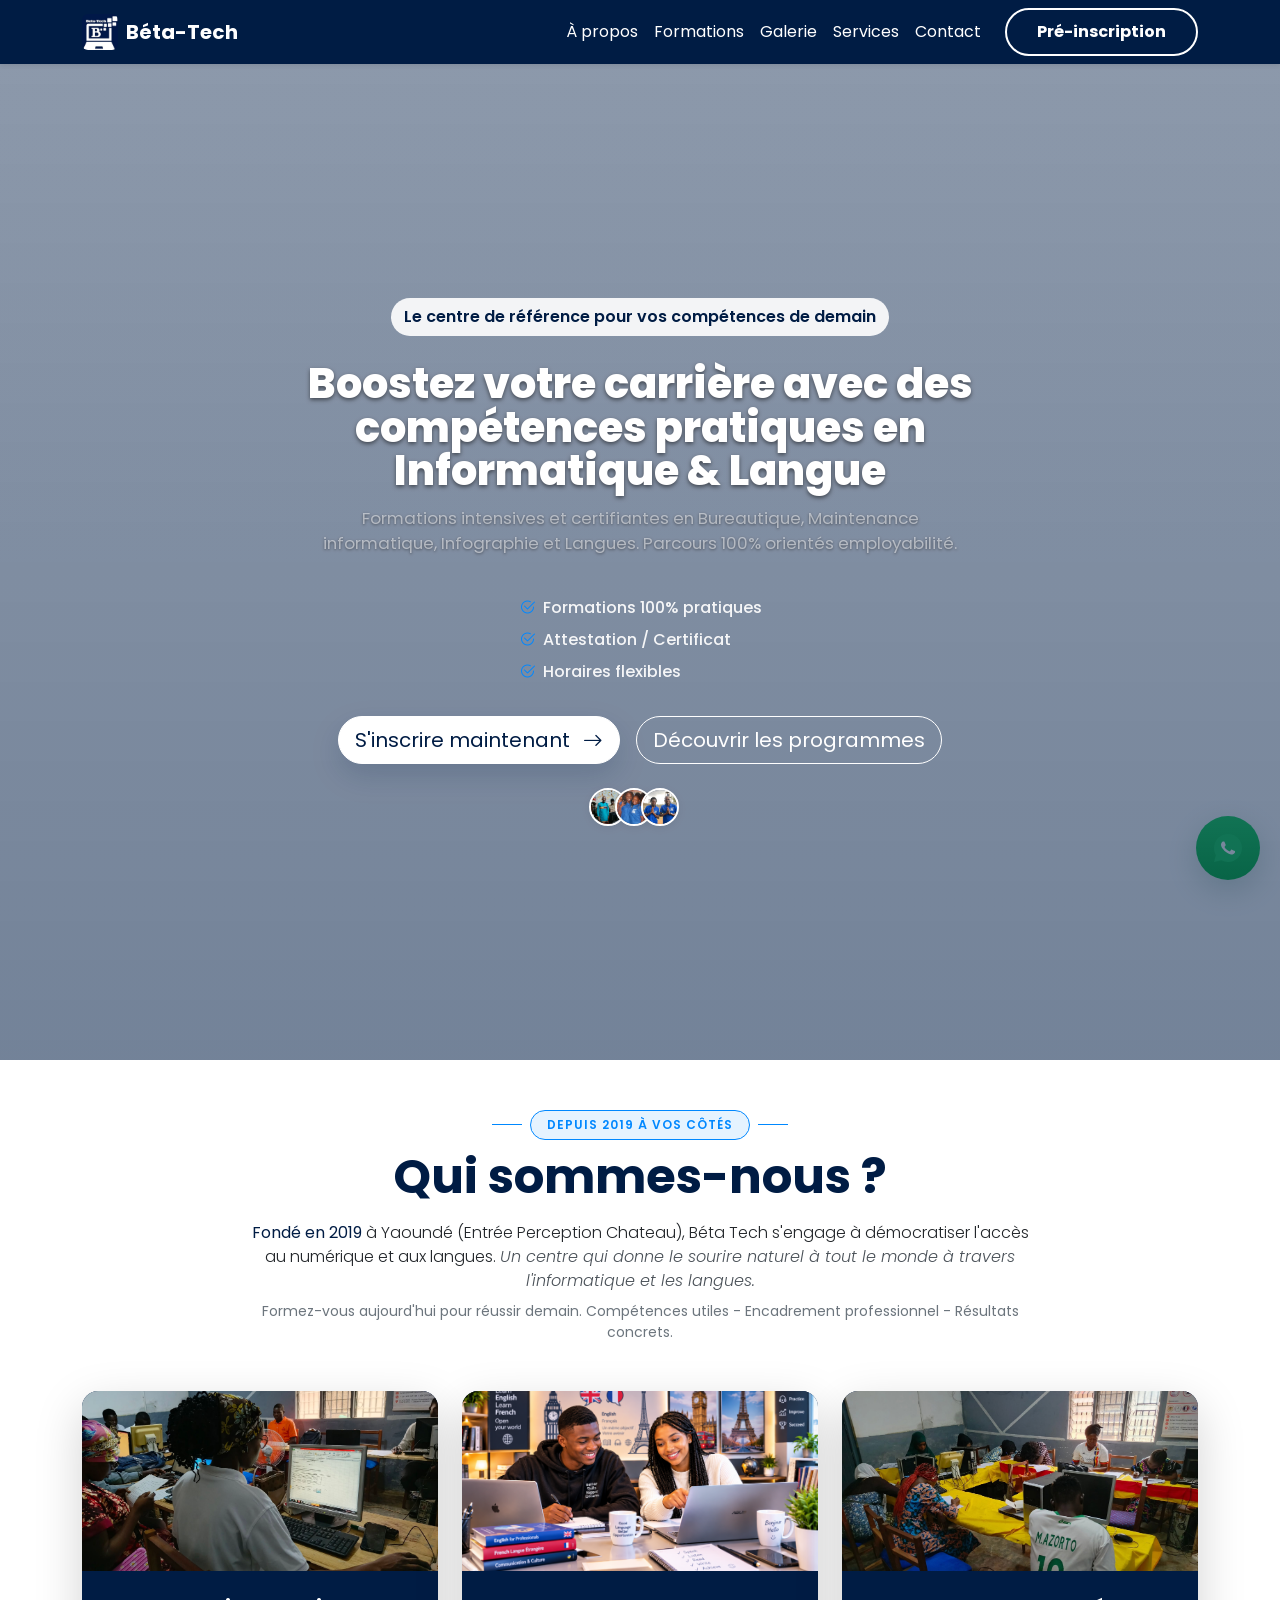
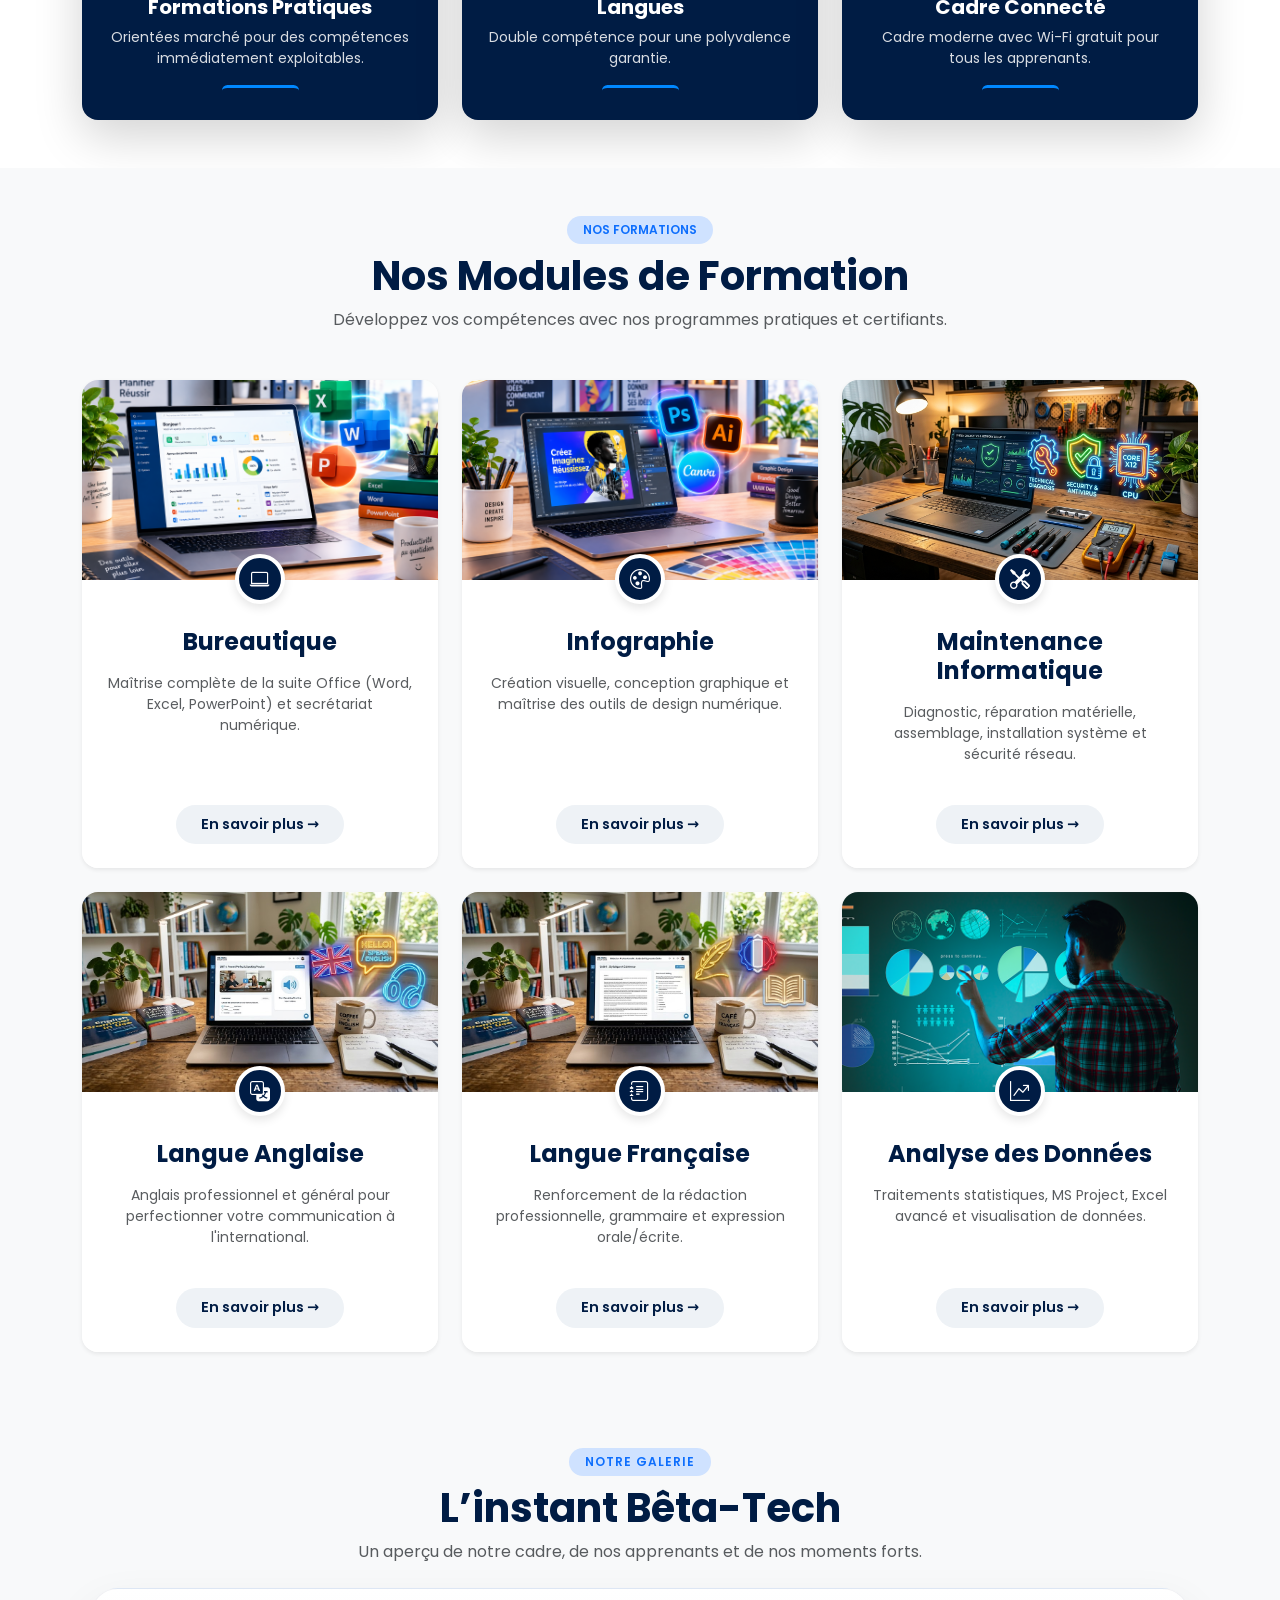
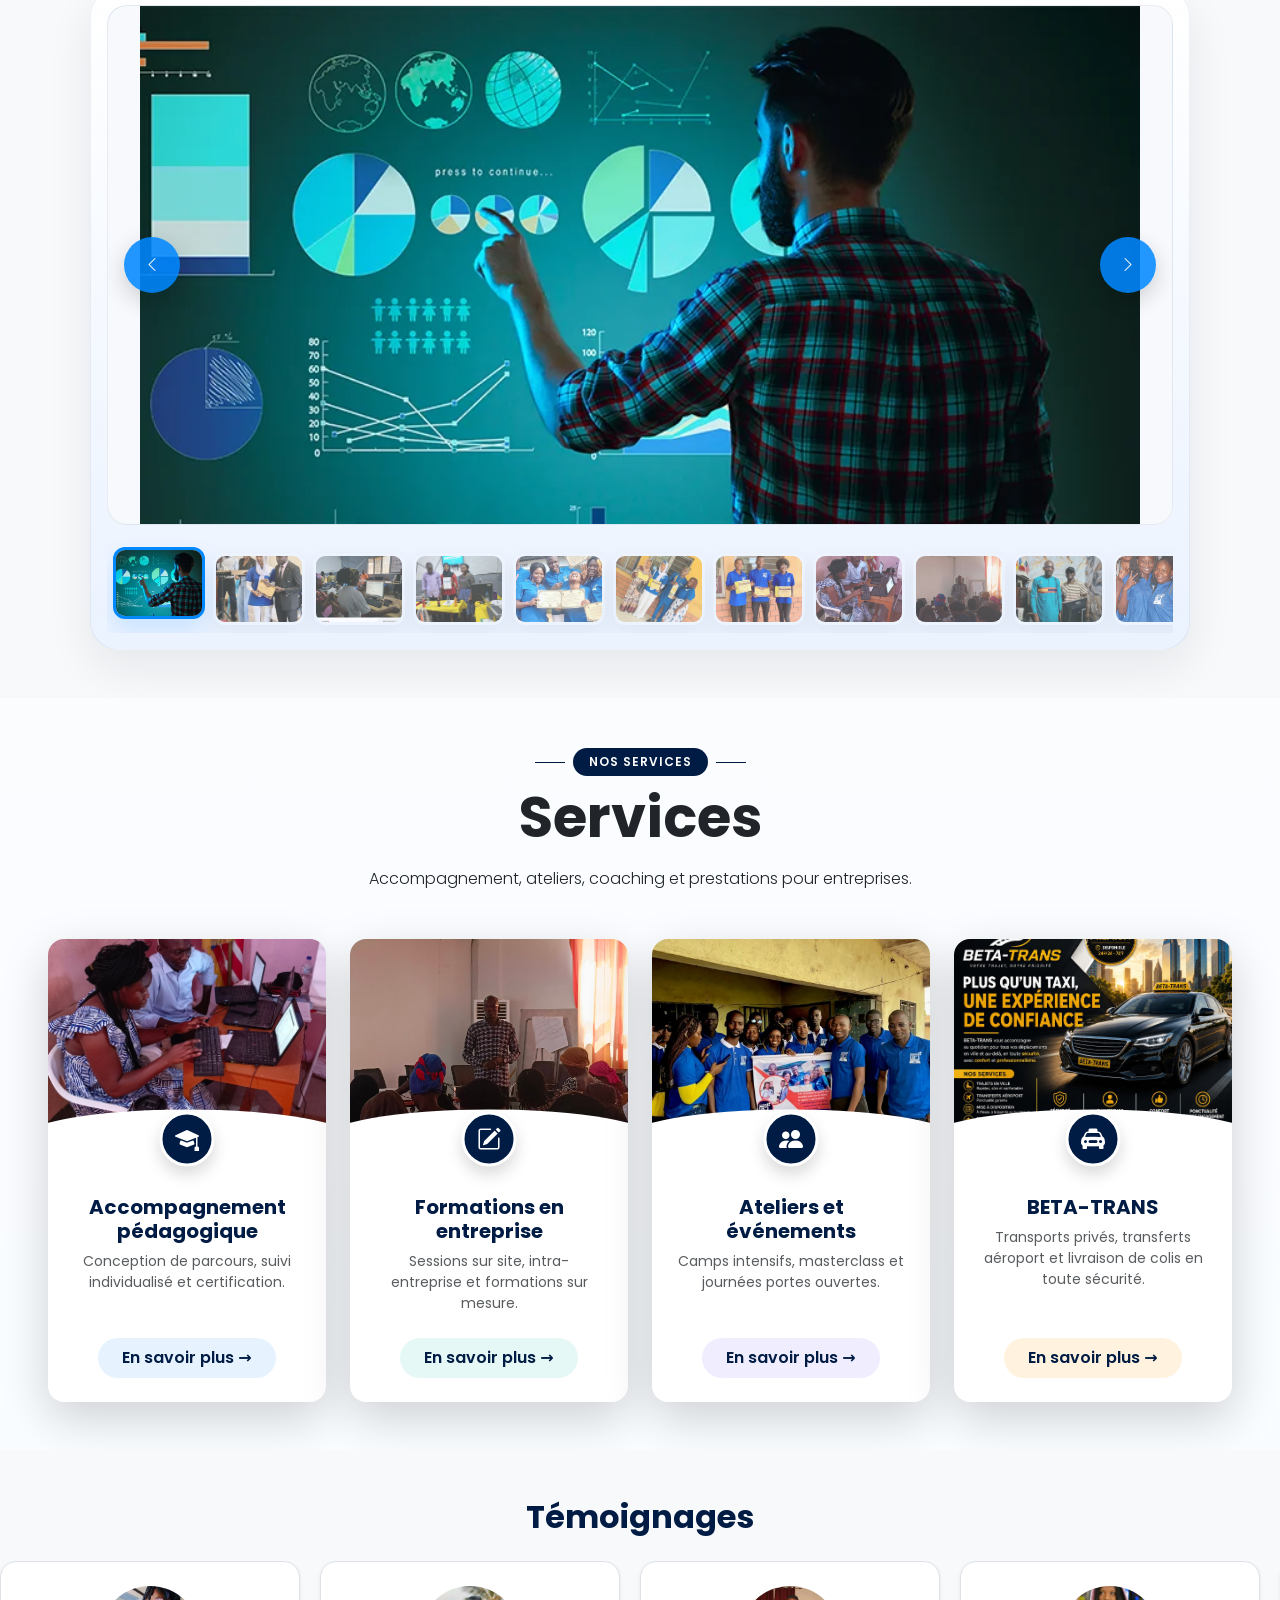
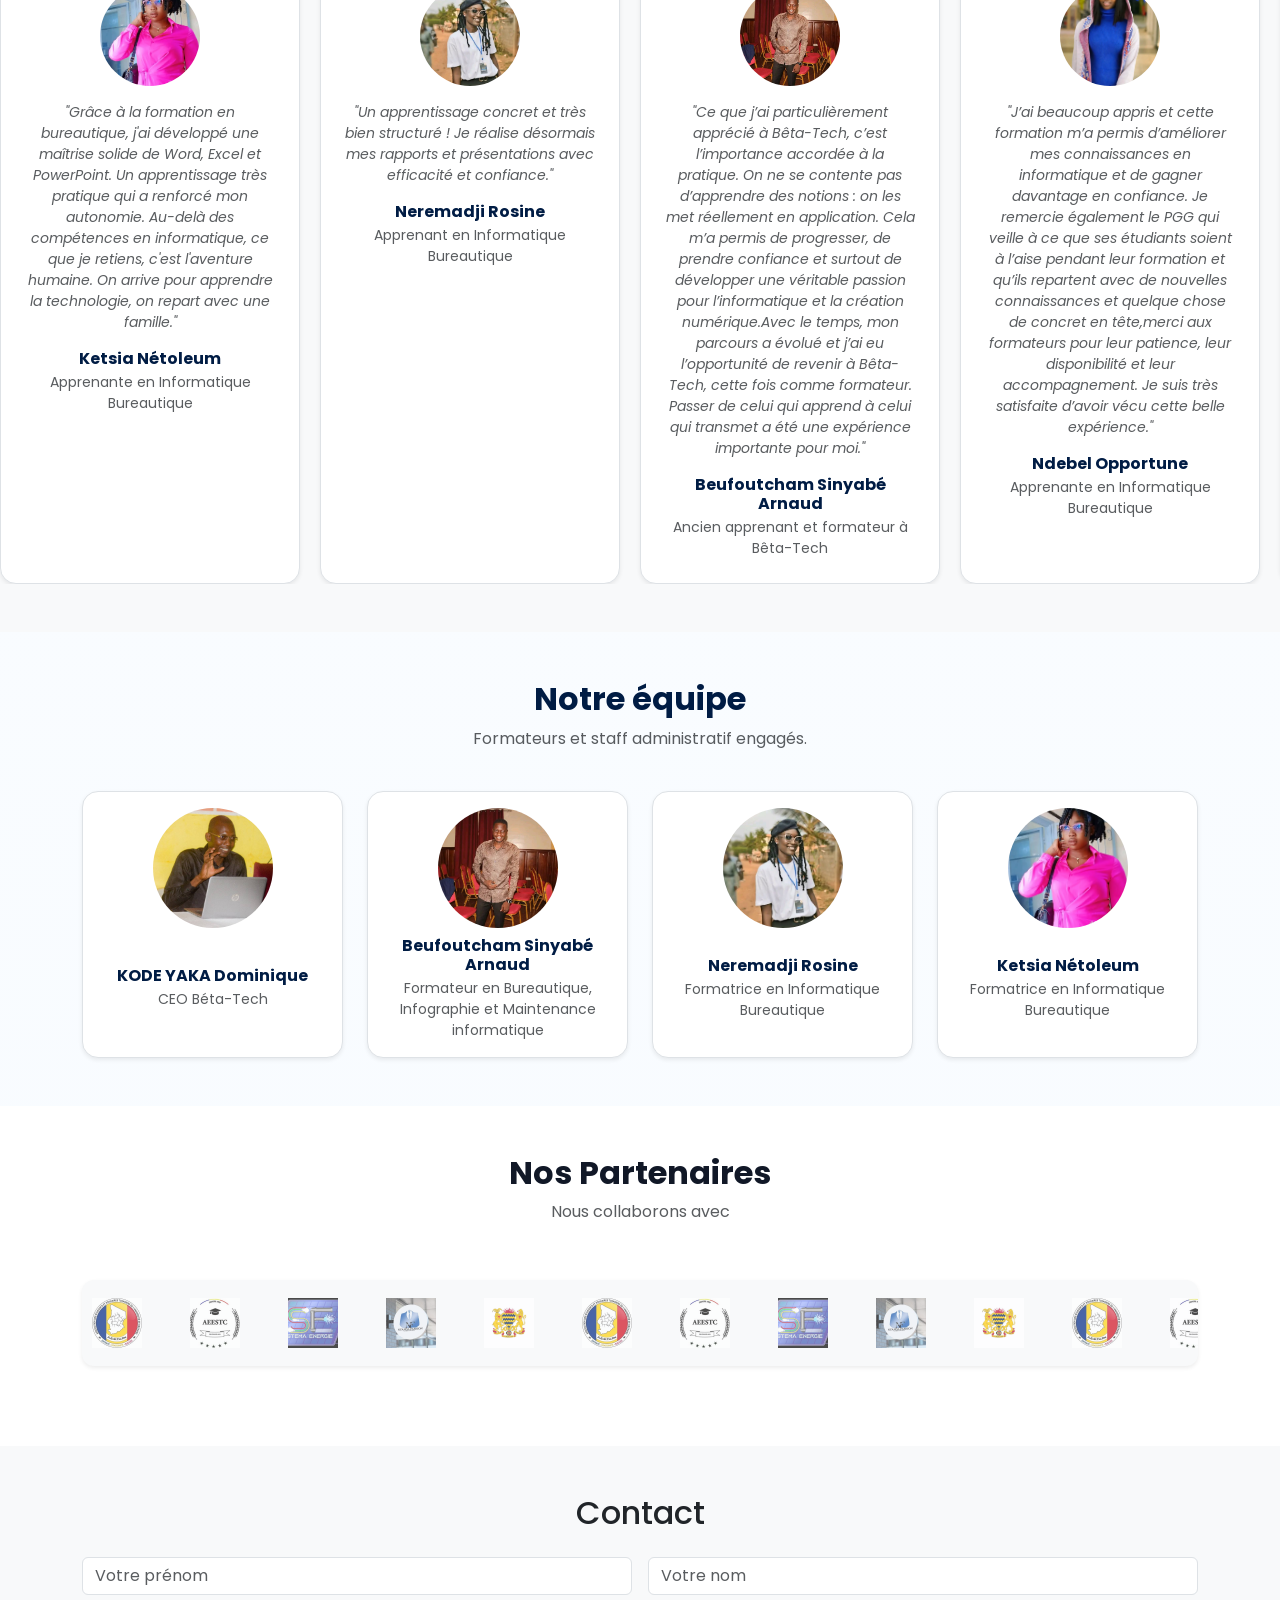
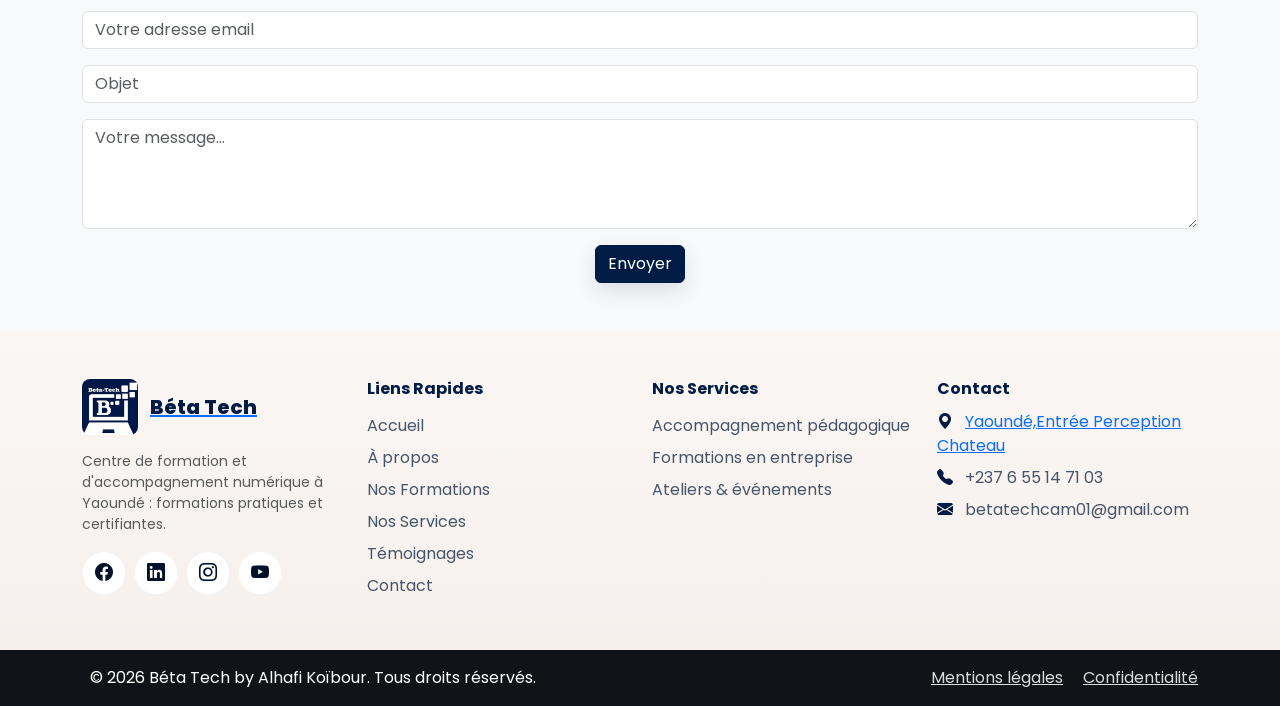
==== index.html @ d536f947 "mise à jour du formulaire de contact" ====
<!doctype html>
<html lang="fr">
  <head>
    <meta charset="utf-8">
    <meta name="viewport" content="width=device-width, initial-scale=1">
    <title>Béta Tech</title>
    <link href="https://cdn.jsdelivr.net/npm/bootstrap@5.3.2/dist/css/bootstrap.min.css" rel="stylesheet">
    <link href="https://cdn.jsdelivr.net/npm/bootstrap-icons@1.10.5/font/bootstrap-icons.css" rel="stylesheet">
    <link href="https://fonts.googleapis.com/css2?family=Poppins:wght@300;500;700;800&display=swap" rel="stylesheet">
    <link rel="stylesheet" href="https://cdnjs.cloudflare.com/ajax/libs/font-awesome/6.5.1/css/all.min.css">
    <link rel="stylesheet" href="css/styles.css">
    <link rel="stylesheet" href="css/gallery.css">
    <!-- Swiper removed: formations use static Bootstrap grid -->
  </head>
  <body>

<nav class="navbar navbar-expand-lg navbar-dark sticky-top shadow-sm" id="mainNav" style="background-color: #001C44;">
  <div class="container">
    <a class="navbar-brand d-flex align-items-center" href="#">
      <img src="assets/optimized/logo.jpg" alt="Béta Tech" class="logo me-2">
      <span class="brand-text text-white">Béta-Tech</span>
    </a>
    <button class="navbar-toggler border-white" type="button" data-bs-toggle="collapse" data-bs-target="#navMenu">
      <span class="navbar-toggler-icon"></span>
    </button>
    <div class="collapse navbar-collapse" id="navMenu">
      <ul class="navbar-nav ms-auto align-items-center">
        <li class="nav-item"><a class="nav-link text-white" href="#about">À propos</a></li>
        <li class="nav-item"><a class="nav-link text-white" href="#formations">Formations</a></li>
        <li class="nav-item"><a class="nav-link text-white" href="#gallery">Galerie</a></li>
        <li class="nav-item"><a class="nav-link text-white" href="#services">Services</a></li>
        <li class="nav-item"><a class="nav-link text-white" href="#contact">Contact</a></li>
        <li class="nav-item ms-3"><a class="btn btn-preinscription option-a rounded-pill nav-cta" href="https://forms.gle/3fjyqTKzn7eSgpR27">Pré-inscription</a></li>
      </ul>
    </div>
  </div>
</nav>

<header class="hero-section py-5">
  <div class="container">
  <div class="row align-items-center justify-content-center min-vh-100">
    <div class="col-12 col-lg-8 text-center mx-auto">
      
      <!-- Badge -->
      <div class="hero-badge mb-3">
        <span>Le centre de référence pour vos compétences de demain</span>
      </div>
      
      <!-- Titre et Paragraphe -->
      <h1 class="hero-title text-white">Boostez votre carrière avec des compétences pratiques en Informatique &amp; Langue</h1>
      <p class="hero-lead text-white-50 mx-auto" style="max-width: 650px;">
        Formations intensives et certifiantes en Bureautique, Maintenance informatique, Infographie et Langues. Parcours 100% orientés employabilité.
      </p>

      <!-- Liste à puces centrée -->
      <ul class="list-unstyled hero-features d-inline-block text-start my-4">
        <li class="mb-2"><i class="bi bi-check2-circle text-accent me-2"></i>Formations 100% pratiques</li>
        <li class="mb-2"><i class="bi bi-check2-circle text-accent me-2"></i>Attestation / Certificat</li>
        <li class="mb-2"><i class="bi bi-check2-circle text-accent me-2"></i>Horaires flexibles</li>
      </ul>

      <!-- Boutons d'action centrés -->
      <div class="d-flex flex-wrap justify-content-center gap-3 mb-4">
        <a class="btn btn-lg rounded-pill hero-cta" href="https://docs.google.com/forms/d/e/1FAIpQLSdDOgPcwzcTWZU3-L2Gm-mkGVATqGwdwg8mcOBQMNSrLbioNg/viewform">S'inscrire maintenant <i class="bi bi-arrow-right ms-2"></i></a>
        <a class="btn btn-outline-primary btn-lg rounded-pill text-white border-white" href="#formations">Découvrir les programmes</a>
      </div>

      <!-- Bloc de confiance / Avatars centré -->
      <div class="hero-trust d-flex flex-column flex-sm-row align-items-center justify-content-center gap-3 mt-3">
        <div class="avatars">
          <img src="assets/optimized/Image17.webp" alt="avatar1" class="avatar">
          <img src="assets/optimized/Image18.webp" alt="avatar2" class="avatar">
          <img src="assets/optimized/image19.webp" alt="avatar3" class="avatar">
        </div>
      </div>

    </div>
  </div>
</div>
</header>

<main>
<section id="about" class="about-section py-5 bg-white text-dark position-relative overflow-hidden " >
  <div class="container position-relative" style="z-index: 2;">
    
    <!-- En-tête centré -->
    <div class="text-center mx-auto mb-5" style="max-width: 800px;">
      <div class="d-inline-flex align-items-center gap-2 mb-2">
        <span style="height: 1px; width: 30px; background-color: #0088FF;"></span>
        <span class="badge rounded-pill fw-semibold px-3 py-2 text-uppercase" style="background-color: rgba(0, 136, 255, 0.1); color: #0088FF; border: 1px solid #0088FF; letter-spacing: 1px; font-size: 0.75rem;">
          Depuis 2019 à vos côtés
        </span>
        <span style="height: 1px; width: 30px; background-color: #0088FF;"></span>
      </div>
      
      <!-- Titre en bleu -->
      <h2 class="display-5 fw-bold mb-3" style="color: #001C44;">Qui sommes-nous ?</h2>
      
      <!-- Textes en noir / sombre -->
      <p class="lead fs-6 mb-2" style="color: #212529;">
        <strong style="color: #001C44;">Fondé en 2019</strong> à Yaoundé (Entrée Perception Chateau), Béta Tech s'engage à démocratiser l'accès au numérique et aux langues. 
        <em class="fst-italic" style="color: #495057;">Un centre qui donne le sourire naturel à tout le monde à travers l'informatique et les langues.</em>
      </p>
      
      <p class="small mb-0" style="color: #6c757d;">
        Formez-vous aujourd'hui pour réussir demain. Compétences utiles - Encadrement professionnel - Résultats concrets.
      </p>
    </div>

    <!-- Grille des 3 cartes avec fond bleu et texte blanc -->
    <div class="row g-4 justify-content-center">
      
      <!-- Carte 1: Formations Pratiques -->
      <div class="col-12 col-md-4">
        <div class="card h-100 border-0 rounded-4 overflow-hidden shadow-lg text-white" style="background-color: #001C44;">
          <div class="position-relative" style="height: 180px;">
            <img src="assets/image10.jpg" alt="Formations Pratiques" class="w-100 h-100 object-fit-cover">
          </div>
          <div class="card-body p-4 text-center d-flex flex-column justify-content-between">
            <div>
              <h5 class="fw-bold mb-2 text-white">Formations Pratiques</h5>
              <p class="small mb-0" style="color: rgba(255, 255, 255, 0.85);">Orientées marché pour des compétences immédiatement exploitables.</p>
            </div>
            <div class="mt-3 pt-2 w-25 mx-auto rounded" style="border-top: 3px solid #0088FF;"></div>
          </div>
        </div>
      </div>

      <!-- Carte 2: Langues -->
      <div class="col-12 col-md-4">
        <div class="card h-100 border-0 rounded-4 overflow-hidden shadow-lg text-white" style="background-color: #001C44;">
          <div class="position-relative" style="height: 180px;">
            <img src="assets/Langues.png" alt="Langues" class="w-100 h-100 object-fit-cover">
          </div>
          <div class="card-body p-4 text-center d-flex flex-column justify-content-between">
            <div>
              <h5 class="fw-bold mb-2 text-white">Langues</h5>
              <p class="small mb-0" style="color: rgba(255, 255, 255, 0.85);">Double compétence pour une polyvalence garantie.</p>
            </div>
            <div class="mt-3 pt-2 w-25 mx-auto rounded" style="border-top: 3px solid #0088FF;"></div>
          </div>
        </div>
      </div>

      <!-- Carte 3: Cadre Connecté -->
      <div class="col-12 col-md-4">
        <div class="card h-100 border-0 rounded-4 overflow-hidden shadow-lg text-white" style="background-color: #001C44;">
          <div class="position-relative" style="height: 180px;">
            <img src="assets/image9.jpg" alt="Cadre Connecté" class="w-100 h-100 object-fit-cover">
          </div>
          <div class="card-body p-4 text-center d-flex flex-column justify-content-between">
            <div>
              <h5 class="fw-bold mb-2 text-white">Cadre Connecté</h5>
              <p class="small mb-0" style="color: rgba(255, 255, 255, 0.85);">Cadre moderne avec Wi-Fi gratuit pour tous les apprenants.</p>
            </div>
            <div class="mt-3 pt-2 w-25 mx-auto rounded" style="border-top: 3px solid #0088FF;"></div>
          </div>
        </div>
      </div>

    </div>

  </div>
</section>
</section>
  <section id="formations" class="py-5 bg-light">
  <div class="container">
    
    <!-- En-tête -->
    <div class="text-center mb-5">
      <span class="badge bg-primary-subtle text-primary fw-semibold text-uppercase px-3 py-2 rounded-pill mb-2">NOS FORMATIONS</span>
      <h2 class="fw-bold display-6" style="color: #001C44;">Nos Modules de Formation</h2>
      <p class="text-muted">Développez vos compétences avec nos programmes pratiques et certifiants.</p>
    </div>

    <!-- Grille des modules de formation -->
    <div class="row g-4">

      <!-- Module 1 : Bureautique -->
      <div class="col-12 col-md-6 col-lg-4">
        <div class="card h-100 border-0 shadow-sm rounded-4 overflow-hidden card-service-custom">
          <div class="position-relative style-card-img" style="background-image: url('assets/bureautique.png');">
            <div class="icon-badge">
              <i class="bi bi-laptop"></i>
            </div>
          </div>
          <div class="card-body text-center pt-5 pb-4 px-4 d-flex flex-column justify-content-between bg-white">
            <div>
              <h4 class="fw-bold mb-3" style="color: #001C44;">Bureautique</h4>
              <p class="text-muted small">Maîtrise complète de la suite Office (Word, Excel, PowerPoint) et secrétariat numérique.</p>
            </div>
            <div class="mt-4">
              <a href="#" class="btn btn-light-custom rounded-pill px-4 fw-semibold text-decoration-none">En savoir plus &rarr;</a>
            </div>
          </div>
        </div>
      </div>

      <!-- Module 2 : Infographie -->
      <div class="col-12 col-md-6 col-lg-4">
        <div class="card h-100 border-0 shadow-sm rounded-4 overflow-hidden card-service-custom">
          <div class="position-relative style-card-img" style="background-image: url('assets/infographie.png');">
            <div class="icon-badge">
              <i class="bi bi-palette"></i>
            </div>
          </div>
          <div class="card-body text-center pt-5 pb-4 px-4 d-flex flex-column justify-content-between bg-white">
            <div>
              <h4 class="fw-bold mb-3" style="color: #001C44;">Infographie</h4>
              <p class="text-muted small">Création visuelle, conception graphique et maîtrise des outils de design numérique.</p>
            </div>
            <div class="mt-4">
              <a href="#" class="btn btn-light-custom rounded-pill px-4 fw-semibold text-decoration-none">En savoir plus &rarr;</a>
            </div>
          </div>
        </div>
      </div>

      <!-- Module 3 : Maintenance Informatique -->
      <div class="col-12 col-md-6 col-lg-4">
        <div class="card h-100 border-0 shadow-sm rounded-4 overflow-hidden card-service-custom">
          <div class="position-relative style-card-img" style="background-image: url('assets/Maintenance.jfif');">
            <div class="icon-badge">
              <i class="bi bi-tools"></i>
            </div>
          </div>
          <div class="card-body text-center pt-5 pb-4 px-4 d-flex flex-column justify-content-between bg-white">
            <div>
              <h4 class="fw-bold mb-3" style="color: #001C44;">Maintenance Informatique</h4>
              <p class="text-muted small">Diagnostic, réparation matérielle, assemblage, installation système et sécurité réseau.</p>
            </div>
            <div class="mt-4">
              <a href="#" class="btn btn-light-custom rounded-pill px-4 fw-semibold text-decoration-none">En savoir plus &rarr;</a>
            </div>
          </div>
        </div>
      </div>

      <!-- Module 4 : Langue Anglaise -->
      <div class="col-12 col-md-6 col-lg-4">
        <div class="card h-100 border-0 shadow-sm rounded-4 overflow-hidden card-service-custom">
          <div class="position-relative style-card-img" style="background-image: url('assets/Anglais.jfif');">
            <div class="icon-badge">
              <i class="bi bi-translate"></i>
            </div>
          </div>
          <div class="card-body text-center pt-5 pb-4 px-4 d-flex flex-column justify-content-between bg-white">
            <div>
              <h4 class="fw-bold mb-3" style="color: #001C44;">Langue Anglaise</h4>
              <p class="text-muted small">Anglais professionnel et général pour perfectionner votre communication à l'international.</p>
            </div>
            <div class="mt-4">
              <a href="#" class="btn btn-light-custom rounded-pill px-4 fw-semibold text-decoration-none">En savoir plus &rarr;</a>
            </div>
          </div>
        </div>
      </div>

      <!-- Module 5 : Langue Française -->
      <div class="col-12 col-md-6 col-lg-4">
        <div class="card h-100 border-0 shadow-sm rounded-4 overflow-hidden card-service-custom">
          <div class="position-relative style-card-img" style="background-image: url('assets/Francais.jfif');">
            <div class="icon-badge">
              <i class="bi bi-journal-text"></i>
            </div>
          </div>
          <div class="card-body text-center pt-5 pb-4 px-4 d-flex flex-column justify-content-between bg-white">
            <div>
              <h4 class="fw-bold mb-3" style="color: #001C44;">Langue Française</h4>
              <p class="text-muted small">Renforcement de la rédaction professionnelle, grammaire et expression orale/écrite.</p>
            </div>
            <div class="mt-4">
              <a href="#" class="btn btn-light-custom rounded-pill px-4 fw-semibold text-decoration-none">En savoir plus &rarr;</a>
            </div>
          </div>
        </div>
      </div>

      <!-- Module 6 : Analyse des données -->
      <div class="col-12 col-md-6 col-lg-4">
        <div class="card h-100 border-0 shadow-sm rounded-4 overflow-hidden card-service-custom">
          <div class="position-relative style-card-img" style="background-image: url('assets/analyse de donnée.png');">
            <div class="icon-badge">
              <i class="bi bi-graph-up-arrow"></i>
            </div>
          </div>
          <div class="card-body text-center pt-5 pb-4 px-4 d-flex flex-column justify-content-between bg-white">
            <div>
              <h4 class="fw-bold mb-3" style="color: #001C44;">Analyse des Données</h4>
              <p class="text-muted small">Traitements statistiques, MS Project, Excel avancé et visualisation de données.</p>
            </div>
            <div class="mt-4">
              <a href="#" class="btn btn-light-custom rounded-pill px-4 fw-semibold text-decoration-none">En savoir plus &rarr;</a>
            </div>
          </div>
        </div>
      </div>

    </div>
  </div>
</section>

<section id="gallery" class="py-5 bg-light">
  <div class="container">
    <div class="text-center mb-4">
      <span class="badge bg-primary-subtle text-primary fw-semibold text-uppercase px-3 py-2 rounded-pill mb-2">NOTRE GALERIE</span>
      <h2 class="fw-bold display-6" style="color: #001C44;">L’instant Bêta-Tech</h2>
      <p class="text-muted">Un aperçu de notre cadre, de nos apprenants et de nos moments forts.</p>
    </div>

    <div class="gallery-wrap">
      <div class="media-viewer position-relative">
        <button class="nav-btn prev" type="button" aria-label="Image précédente">
          <i class="bi bi-chevron-left"></i>
        </button>
        <img id="mainMedia" src="assets/optimized/image14.webp" alt="Image de la galerie" class="img-fluid">
        <button class="nav-btn next" type="button" aria-label="Image suivante">
          <i class="bi bi-chevron-right"></i>
        </button>
      </div>
      <div class="thumbs-bar d-flex gap-2 mt-3 overflow-auto pb-2" aria-label="Miniatures de la galerie"></div>
    </div>
  </div>
</section>

<section id="services" class="services-section py-5 text-white position-relative overflow-hidden bg-transparent">
  <div class="container-fluid px-lg-5 position-relative" style="z-index: 2;">
    
    <!-- En-tête centré -->
    <div class="text-center mx-auto mb-5" style="max-width: 800px;">
      <div class="d-inline-flex align-items-center gap-2 mb-2">
        <span style="height: 1px; width: 30px; background-color:#001C44;"></span>
        <span class="badge rounded-pill fw-semibold px-3 py-2 text-uppercase" style="background-color: #001C44; color: #ffffff; letter-spacing: 1px; font-size: 0.75rem;">
          NOS SERVICES
        </span>
        <span style="height: 1px; width: 30px; background-color: #001C44;"></span>
      </div>
      
      <h2 class="display-4 fw-bold mb-3 text-dark">Services</h2>
      <p class="lead text-dark fs-6 mb-0">
        Accompagnement, ateliers, coaching et prestations pour entreprises.
      </p>
    </div>

    <!-- Grille des 4 Cartes (3 colonnes bootstrap sur desktop: col-lg-3) -->
    <div class="row g-4 justify-content-center">
      
      <!-- Carte 1 : Accompagnement pédagogique -->
      <div class="col-12 col-md-6 col-lg-3">
        <div class="card h-100 border-0 rounded-4 overflow-hidden shadow-lg text-dark bg-white text-center">
          <div class="position-relative" style="height: 200px;">
            <img src="assets/image15.jpg" alt="Accompagnement pédagogique" class="w-100 h-100 object-fit-cover">
            <div class="position-absolute bottom-0 start-0 end-0" style="height: 30px; background: white; clip-path: ellipse(60% 100% at 50% 100%);"></div>
            <div class="position-absolute top-100 start-50 translate-middle rounded-circle text-white d-flex align-items-center justify-content-center shadow" style="width: 55px; height: 55px; border: 3px solid white; background-color: #001C44 !important;">
              <i class="bi bi-mortarboard-fill fs-4"></i>
            </div>
          </div>
          <div class="card-body p-4 pt-5 d-flex flex-column justify-content-between">
            <div class="mt-2">
              <h5 class="fw-bold mb-2" style="color: #001C44;">Accompagnement pédagogique</h5>
              <p class="small text-muted mb-4">
                Conception de parcours, suivi individualisé et certification.
              </p>
            </div>
            <div>
              <a href="#" class="btn rounded-pill px-4 py-2 fw-semibold border-0" style="background-color: #E6F3FF; color: #001C44 !important;">
                En savoir plus &rarr;
              </a>
            </div>
          </div>
        </div>
      </div>

      <!-- Carte 2 : Formations en entreprise -->
      <div class="col-12 col-md-6 col-lg-3">
        <div class="card h-100 border-0 rounded-4 overflow-hidden shadow-lg text-dark bg-white text-center">
          <div class="position-relative" style="height: 200px;">
            <img src="assets/image16.jpg" alt="Formations en entreprise" class="w-100 h-100 object-fit-cover">
            <div class="position-absolute bottom-0 start-0 end-0" style="height: 30px; background: white; clip-path: ellipse(60% 100% at 50% 100%);"></div>
            <div class="position-absolute top-100 start-50 translate-middle rounded-circle text-white d-flex align-items-center justify-content-center shadow" style="width: 55px; height: 55px; border: 3px solid white; background-color: #001C44;">
              <i class="bi bi-pencil-square fs-4"></i>
            </div>
          </div>
          <div class="card-body p-4 pt-5 d-flex flex-column justify-content-between">
            <div class="mt-2">
              <h5 class="fw-bold mb-2" style="color: #001C44;">Formations en entreprise</h5>
              <p class="small text-muted mb-4">
                Sessions sur site, intra-entreprise et formations sur mesure.
              </p>
            </div>
            <div>
              <a href="#" class="btn rounded-pill px-4 py-2 fw-semibold border-0" style="background-color: #E6F8F5; color: #001C44;">
                En savoir plus &rarr;
              </a>
            </div>
          </div>
        </div>
      </div>

      <!-- Carte 3 : Ateliers et événements -->
      <div class="col-12 col-md-6 col-lg-3">
        <div class="card h-100 border-0 rounded-4 overflow-hidden shadow-lg text-dark bg-white text-center">
          <div class="position-relative" style="height: 200px;">
            <img src="assets/image8.jpg" alt="Ateliers et événements" class="w-100 h-100 object-fit-cover">
            <div class="position-absolute bottom-0 start-0 end-0" style="height: 30px; background: white; clip-path: ellipse(60% 100% at 50% 100%);"></div>
            <div class="position-absolute top-100 start-50 translate-middle rounded-circle text-white d-flex align-items-center justify-content-center shadow" style="width: 55px; height: 55px; border: 3px solid white; background-color: #001C44;">
              <i class="bi bi-people-fill fs-4"></i>
            </div>
          </div>
          <div class="card-body p-4 pt-5 d-flex flex-column justify-content-between">
            <div class="mt-2">
              <h5 class="fw-bold mb-2" style="color: #001C44;">Ateliers et événements</h5>
              <p class="small text-muted mb-4">
                Camps intensifs, masterclass et journées portes ouvertes.
              </p>
            </div>
            <div>
              <a href="#" class="btn rounded-pill px-4 py-2 fw-semibold border-0" style="background-color: #F0EDFF; color: #001C44;">
                En savoir plus &rarr;
              </a>
            </div>
          </div>
        </div>
      </div>

      <!-- Carte 4 : BETA-TRANS (Intégrée en 4ème colonne) -->
      <div class="col-12 col-md-6 col-lg-3">
        <div class="card h-100 border-0 rounded-4 overflow-hidden shadow-lg text-dark bg-white text-center">
          <div class="position-relative" style="height: 200px;">
            <img src="assets/beta_trans.jfif" alt="BETA-TRANS Taxi & Transport" class="w-100 h-100 object-fit-cover">
            <div class="position-absolute bottom-0 start-0 end-0" style="height: 30px; background: white; clip-path: ellipse(60% 100% at 50% 100%);"></div>
            <div class="position-absolute top-100 start-50 translate-middle rounded-circle text-white d-flex align-items-center justify-content-center shadow" style="width: 55px; height: 55px; border: 3px solid white; background-color: #001C44;">
              <i class="bi bi-taxi-front-fill fs-4"></i>
            </div>
          </div>
          <div class="card-body p-4 pt-5 d-flex flex-column justify-content-between">
            <div class="mt-2">
              <h5 class="fw-bold mb-2" style="color: #001C44;">BETA-TRANS</h5>
              <p class="small text-muted mb-4">
                Transports privés, transferts aéroport et livraison de colis en toute sécurité.
              </p>
            </div>
            <div>
              <button type="button" class="btn rounded-pill px-4 py-2 fw-semibold border-0" style="background-color: #FFF3E0; color: #001C44;" data-bs-toggle="modal" data-bs-target="#betaTransModal">
                En savoir plus &rarr;
              </button>
            </div>
          </div>
        </div>
      </div>

    </div>

  </div>
</section>



<section id="testimonials" class="py-5 bg-light overflow-hidden">
  <div class="container mb-4">
    <h2 class="text-center fw-bold" style="color: #001C44;">Témoignages</h2>
  </div>

  <!-- Conteneur du défilement infini vers la gauche -->
  <div class="testimonial-ticker">
    <div class="testimonial-track">
      
      <!-- Carte 1 -->
      <div class="testimonial-card">
        <div class="card border rounded-4 p-4 text-center h-100 shadow-sm bg-white">
          <img src="assets/ketsia.jpg" alt="A. Traoré" class="rounded-circle mx-auto mb-3 object-fit-cover" style="width: 100px; height: 100px;">
          <p class="fst-italic text-muted small mb-3">"Grâce à la formation en bureautique, j'ai développé une maîtrise solide de Word, Excel et PowerPoint. Un apprentissage très pratique qui a renforcé mon autonomie. Au-delà des compétences en informatique, ce que je retiens, c'est l'aventure humaine. On arrive pour apprendre la technologie, on repart avec une famille."</p>
          <h6 class="fw-bold mb-1" style="color: #001C44;">Ketsia Nétoleum</h6>
          <span class="small text-muted">Apprenante en Informatique Bureautique</span>
        </div>
      </div>

      <!-- Carte 2 -->
      <div class="testimonial-card">
        <div class="card border rounded-4 p-4 text-center h-100 shadow-sm bg-white">
          <img src="assets/Nérémadji_Rosine.jpg" alt="S. Diallo" class="rounded-circle mx-auto mb-3 object-fit-cover" style="width: 100px; height: 100px;">
          <p class="fst-italic text-muted small mb-3">"Un apprentissage concret et très bien structuré ! Je réalise désormais mes rapports et présentations avec efficacité et confiance."</p>
          <h6 class="fw-bold mb-1" style="color: #001C44;">Neremadji Rosine</h6>
          <span class="small text-muted">Apprenant en Informatique Bureautique</span>
        </div>
      </div>

      <!-- Carte 3 -->
      <div class="testimonial-card">
        <div class="card border rounded-4 p-4 text-center h-100 shadow-sm bg-white">
          <img src="assets/Beufoutcham_Sinyabé_Arnaud.jpeg" alt="M. Kaboré" class="rounded-circle mx-auto mb-3 object-fit-cover" style="width: 100px; height: 100px;">
          <p class="fst-italic text-muted small mb-3">"Ce que j’ai particulièrement apprécié à Bêta-Tech, c’est l’importance accordée à la pratique. On ne se contente pas d’apprendre des notions : on les met réellement en application. Cela m’a permis de progresser, de prendre confiance et surtout de développer une véritable passion pour l’informatique et la création numérique.Avec le temps, mon parcours a évolué et j’ai eu l’opportunité de revenir à Bêta-Tech, cette fois comme formateur. Passer de celui qui apprend à celui qui transmet a été une expérience importante pour moi."</p>
          <h6 class="fw-bold mb-1" style="color: #001C44;">Beufoutcham Sinyabé Arnaud</h6>
          <span class="small text-muted">Ancien apprenant et formateur à Bêta-Tech</span>
        </div>
      </div>

      <!-- Carte 4 -->
      <div class="testimonial-card">
        <div class="card border rounded-4 p-4 text-center h-100 shadow-sm bg-white">
          <img src="assets/Ndebel Opportune.jpeg" alt="K. N'Guessan" class="rounded-circle mx-auto mb-3 object-fit-cover" style="width: 100px; height: 100px;">
          <p class="fst-italic text-muted small mb-3">"J’ai beaucoup appris et cette formation m’a permis d’améliorer mes connaissances en informatique et de gagner davantage en confiance. Je remercie également le PGG qui veille à ce que ses étudiants soient à l’aise pendant leur formation et qu’ils repartent avec de nouvelles connaissances et quelque chose de concret en tête,merci aux formateurs pour leur patience, leur disponibilité et leur accompagnement. Je suis très satisfaite d’avoir vécu cette belle expérience."</p>
          <h6 class="fw-bold mb-1" style="color: #001C44;">Ndebel Opportune</h6>
          <span class="small text-muted">Apprenante en Informatique Bureautique</span>
        </div>
      </div>

      <!-- DUPLICATION POUR L'EFFET EN BOUCLE SANS FIN (Répéter les cartes) -->
      <div class="testimonial-card">
        <div class="card border rounded-4 p-4 text-center h-100 shadow-sm bg-white">
          <img src="assets/Ahmat Djodé.jpg" alt="A. Traoré" class="rounded-circle mx-auto mb-3 object-fit-cover" style="width: 100px; height: 100px;">
          <p class="fst-italic text-muted small mb-3">"J'ai particulièrement apprécié l'accueil chaleureux, la courtoisie et le sourire des formateurs qui vous mettent immédiatement à l'aise. Le moment fort reste la cérémonie officielle de remise des attestations organisée à la fin de la formation : une attention mémorable qui honore chaque apprenant."</p>
          <h6 class="fw-bold mb-1" style="color: #001C44;">Ahmat Djodé</h6>
          <span class="small text-muted">Etudiant en Informatique Bureautique</span>
        </div>
      </div>
<!--
      <div class="testimonial-card">
        <div class="card border rounded-4 p-4 text-center h-100 shadow-sm bg-white">
          <img src="assets/optimized/Image17.webp" alt="S. Diallo" class="rounded-circle mx-auto mb-3 object-fit-cover" style="width: 100px; height: 100px;">
          <p class="fst-italic text-muted small mb-3">"Formateurs compétents et soutien personnalisé tout au long du parcours."</p>
          <h6 class="fw-bold mb-1" style="color: #001C44;">S. Diallo</h6>
          <span class="small text-muted">Responsable Maintenance</span>
        </div>
      </div>
-->

    </div>
  </div>
</section>

 <section id="team" class="py-5">
  <div class="container">
    <h2 class="text-center fw-bold" style="color: #001C44;">Notre équipe</h2>
    <p class="text-muted text-center">Formateurs et staff administratif engagés.</p>
    
    <!-- Utilisation de d-flex pour s'assurer que les cartes s'étirent -->
    <div class="row g-4 mt-3 d-flex align-items-stretch">
      
      <!-- Membre 1 -->
      <div class="col-md-3">
        <!-- AJOUT DE h-100 ICI pour que la carte prenne toute la hauteur -->
        <div class="card text-center p-3 border rounded-4 shadow-sm h-100 bg-white">
          <img src="assets/PDG_Dominique.jpg" alt="KODE YAKA Dominique" class="rounded-circle mx-auto mb-2" style="width:120px;height:120px;object-fit:cover">
          <!-- card-body avec d-flex pour centrer verticalement si besoin -->
          <div class="card-body d-flex flex-column justify-content-center p-0">
            <h6 class="card-title mb-1 fw-bold" style="color: #001C44;">KODE YAKA Dominique</h6>
            <small class="text-muted">CEO Béta-Tech</small>
          </div>
        </div>
      </div>
      
      <!-- Membre 2 -->
      <div class="col-md-3">
        <!-- AJOUT DE h-100 ICI -->
        <div class="card text-center p-3 border rounded-4 shadow-sm h-100 bg-white">
          <img src="assets/Beufoutcham_Sinyabé_Arnaud.jpeg" alt="Beufoutcham Sinyabé Arnaud" class="rounded-circle mx-auto mb-2" style="width:120px;height:120px;object-fit:cover">
          <div class="card-body d-flex flex-column justify-content-center p-0">
            <h6 class="card-title mb-1 fw-bold" style="color: #001C44;">Beufoutcham Sinyabé Arnaud</h6>
            <small class="text-muted">Formateur en Bureautique, Infographie et Maintenance informatique</small>
          </div>
        </div>
      </div>
      
      <!-- Membre 3 -->
      <div class="col-md-3">
        <!-- AJOUT DE h-100 ICI -->
        <div class="card text-center p-3 border rounded-4 shadow-sm h-100 bg-white">
          <img src="assets/Nérémadji_Rosine.jpg" alt="Neremadji Rosine" class="rounded-circle mx-auto mb-2" style="width:120px;height:120px;object-fit:cover">
          <div class="card-body d-flex flex-column justify-content-center p-0">
            <h6 class="card-title mb-1 fw-bold" style="color: #001C44;">Neremadji Rosine</h6>
            <small class="text-muted">Formatrice en Informatique Bureautique</small>
          </div>
        </div>
      </div>
      
      <!-- Membre 4 -->
      <div class="col-md-3">
        <!-- AJOUT DE h-100 ICI -->
        <div class="card text-center p-3 border rounded-4 shadow-sm h-100 bg-white">
          <img src="assets/ketsia.jpg" alt="Ketsia Nétoleum" class="rounded-circle mx-auto mb-2" style="width:120px;height:120px;object-fit:cover">
          <div class="card-body d-flex flex-column justify-content-center p-0">
            <h6 class="card-title mb-1 fw-bold" style="color: #001C44;">Ketsia Nétoleum</h6>
            <small class="text-muted">Formatrice en Informatique Bureautique</small>
          </div>
        </div>
      </div>
      
    </div>
  </div>
</section>

  <section id="planning" class="py-5 bg-white">
    <div class="container">
      <div class="text-center mb-4">
        <h2 class="fw-bold">Nos <span class="text-accent-or">Partenaires</span></h2>
        <p class="text-muted">Nous collaborons avec</p>
      </div>

      <div class="partners-section">
        <div class="partners-ribbon mx-auto shadow-sm">
          <div class="partners-track" aria-hidden="true">
            <div class="partners-slide d-flex align-items-center">
              <div class="partner-item"><img src="assets/Partenaire1.jpg" alt="Partenaire 1"></div>
              <div class="partner-item"><img src="assets/Partenaire2.jpg" alt="Partenaire 2"></div>
              <div class="partner-item"><img src="assets/Partenaire3.jpg" alt="Partenaire 3"></div>
              <div class="partner-item"><img src="assets/Partenaire4.jpg" alt="Partenaire 4"></div>
              <div class="partner-item"><img src="assets/Partenaire5.jpg" alt="Partenaire 5"></div>
            </div>

            <!-- duplicate for seamless infinite scroll -->
            <div class="partners-slide d-flex align-items-center">
              <div class="partner-item"><img src="assets/Partenaire1.jpg" alt="Partenaire 1"></div>
              <div class="partner-item"><img src="assets/Partenaire2.jpg" alt="Partenaire 2"></div>
              <div class="partner-item"><img src="assets/Partenaire3.jpg" alt="Partenaire 3"></div>
              <div class="partner-item"><img src="assets/Partenaire4.jpg" alt="Partenaire 4"></div>
              <div class="partner-item"><img src="assets/Partenaire5.jpg" alt="Partenaire 5"></div>
            </div>

             <div class="partners-slide d-flex align-items-center">
              <div class="partner-item"><img src="assets/Partenaire1.jpg" alt="Partenaire 1"></div>
              <div class="partner-item"><img src="assets/Partenaire2.jpg" alt="Partenaire 2"></div>
              <div class="partner-item"><img src="assets/Partenaire3.jpg" alt="Partenaire 3"></div>
              <div class="partner-item"><img src="assets/Partenaire4.jpg" alt="Partenaire 4"></div>
              <div class="partner-item"><img src="assets/Partenaire5.jpg" alt="Partenaire 5"></div>
            </div>

          </div>
        </div>
      </div>
    </div>
  </section>
      <!-- Contact Section -->
    <section id="contact" class="py-5 bg-light">
        <div class="container">
          <h2 class="text-center mb-4 text-body">Contact</h2>
          <!-- Remplacez votre-form-id par votre vrai ID Formspree pour un envoi direct sans client mail. -->
          <form id="contactForm" class="row g-3" action="https://formspree.io/f/xaeqqdez" method="POST" data-formspree-id="xaeqqdez">
                <div id="contactFeedback" class="alert d-none" role="alert"></div>

                <div class="col-md-6">
                  <input type="text" name="first_name" id="first_name" class="form-control" placeholder="Votre prénom" required>
                </div>
                <div class="col-md-6">
                  <input type="text" name="last_name" id="last_name" class="form-control" placeholder="Votre nom" required>
                </div>

                <div class="col-12">
                  <input type="email" name="email" id="email" class="form-control" placeholder="Votre adresse email" required>
                </div>

                <div class="col-12">
                  <input type="text" name="subject" id="subject" class="form-control" placeholder="Objet" required>
                </div>

                <div class="col-12">
                  <textarea name="message" id="message" class="form-control" rows="4" placeholder="Votre message..." required></textarea>
                </div>

                <div class="col-12 text-center">
                  <button type="submit" class="send btn btn-info">Envoyer</button>
                </div>
              </form>
        </div>
      </section>
  
</main>

<footer class="site-footer py-5">
  <div class="container">
    <div class="row gy-4">
      <!-- Column 1: About -->
      <div class="col-12 col-md-4 col-lg-3">
        <a class="d-inline-flex align-items-center mb-3" href="#">
          <img src="assets/optimized/logo.jpg" alt="Béta Tech" style="width:56px;height:56px;object-fit:cover;border-radius:8px;margin-right:12px">
          <span class="h5 mb-0" style="color:var(--primary);font-weight:800">Béta Tech</span>
        </a>
        <p class="small text-muted">Centre de formation et d'accompagnement numérique à Yaoundé : formations pratiques et certifiantes.</p>

        <div class="mt-3 d-flex gap-2">
          <a class="social-btn" href="https://www.facebook.com/profile.php?id=100076288624469" aria-label="Facebook"><i class="bi bi-facebook"></i></a>
          <a class="social-btn" href="https://www.linkedin.com/company/b%C3%AAta-tech/" aria-label="LinkedIn"><i class="bi bi-linkedin"></i></a>
          <a class="social-btn" href="https://www.instagram.com/betatech55091?stkn=anI5Y2g1ZTEwMmw4" aria-label="Instagram"><i class="bi bi-instagram"></i></a>
          <a class="social-btn" href="https://youtube.com/@beta-tech-x4x?si=Cnl0FDSvtGvLx5-B" aria-label="YouTube"><i class="bi bi-youtube"></i></a>
        </div>
      </div>

      <!-- Column 2: Quick Links -->
      <div class="col-6 col-md-4 col-lg-3">
        <h6 class="footer-title">Liens Rapides</h6>
        <ul class="list-unstyled footer-links mb-0">
          <li><a href="#">Accueil</a></li>
          <li><a href="#about">À propos</a></li>
          <li><a href="#formations">Nos Formations</a></li>
          <li><a href="#services">Nos Services</a></li>
          <li><a href="#testimonials">Témoignages</a></li>
          <li><a href="#contact">Contact</a></li>
        </ul>
      </div>

      <!-- Column 3: Services -->
      <div class="col-6 col-md-4 col-lg-3">
        <h6 class="footer-title">Nos Services</h6>
        <ul class="list-unstyled footer-links mb-0">
          <li><a href="#accompagnement">Accompagnement pédagogique</a></li>
          <li><a href="#formations-entreprise">Formations en entreprise</a></li>
          <li><a href="#ateliers">Ateliers & événements</a></li>
        </ul>
      </div>

      <!-- Column 4: Contact -->
      <div class="col-12 col-md-12 col-lg-3">
        <h6 class="footer-title">Contact</h6>
        <ul class="list-unstyled mb-0 contact-list">
          <li class="mb-2"><i class="bi bi-geo-alt-fill me-2" style="color:var(--primary)"></i> <a href="https://maps.app.goo.gl/fLmXYeYStGHWv54XA?g_st=awb" target="_blank" rel="noopener noreferrer">Yaoundé,Entrée Perception Chateau</a></li>
          <li class="mb-2"><i class="bi bi-telephone-fill me-2" style="color:var(--primary)"></i> +237 6 55 14 71 03</li>
          <li><i class="bi bi-envelope-fill me-2" style="color:var(--primary)"></i> betatechcam01@gmail.com</li>
        </ul>
      </div>
    </div>
  </div>
</footer>

<!-- Small dark copyright bar (as in capture 1) -->
<div class="footer-bar">
  <div class="container d-flex justify-content-between align-items-center py-3">
    <div class="text-white">
       &nbsp; © <span id="year2">2026</span> Béta Tech by Alhafi Koïbour. Tous droits réservés.
    </div>
    <div>
      <a href="#" class="footer-bar-link me-3">Mentions légales</a>
      <a href="#" class="footer-bar-link">Confidentialité</a>
    </div>
  </div>
</div>

<button id="whatsappBtn" class="btn whatsapp-btn" title="Contactez-nous sur WhatsApp" data-url="https://wa.me/message/BAL25KHOA3CYO1" aria-label="Contact WhatsApp">
  <svg width="28" height="28" viewBox="0 0 24 24" fill="none" xmlns="http://www.w3.org/2000/svg" aria-hidden="true">
    <path d="M20.52 3.48A11.91 11.91 0 0012 0C5.373 0 .01 5.373 0 12c0 2.117.557 4.184 1.62 6.035L0 24l6.243-1.596A11.94 11.94 0 0012 24c6.627 0 12-5.373 12-12 0-3.2-1.25-6.212-3.48-8.52z" fill="#25D366"/>
    <path d="M17.472 14.382c-.297-.149-1.758-.867-2.03-.967-.273-.099-.472-.148-.672.15-.198.297-.768.966-.942 1.164-.173.198-.347.223-.644.075-.297-.149-1.255-.462-2.39-1.475-.883-.788-1.48-1.761-1.653-2.059-.173-.297-.018-.458.13-.606.134-.133.297-.347.446-.521.151-.173.201-.297.301-.495.099-.198.05-.371-.025-.52-.075-.149-.672-1.618-.922-2.214-.242-.581-.487-.502-.672-.512l-.573-.01c-.198 0-.52.074-.793.371s-1.04 1.016-1.04 2.479 1.064 2.876 1.213 3.074c.149.198 2.096 3.2 5.076 4.487  .71.306 1.262.489 1.694.626.712.226 1.36.194 1.872.118.571-.085 1.758-.719 2.006-1.413.248-.695.248-1.29.173-1.413-.074-.123-.272-.198-.57-.347z" fill="#fff"/>
  </svg>
</button>

<script src="https://cdn.jsdelivr.net/npm/bootstrap@5.3.2/dist/js/bootstrap.bundle.min.js"></script>
<!-- Swiper JS removed: static grid used for formations -->
<script src="js/gallery.js"></script>
<script src="js/scripts.js"></script>

<!-- Media Lightbox Modal -->
<div class="modal fade" id="mediaModal" tabindex="-1" aria-hidden="true">
  <div class="modal-dialog modal-fullscreen">
    <div class="modal-content bg-dark">
      <div class="modal-body d-flex align-items-center justify-content-center p-0 position-relative">
        <button class="btn btn-link text-white position-absolute top-0 start-0 m-3" data-bs-dismiss="modal">&times;</button>
        <button id="prevMedia" class="btn btn-link text-white position-absolute top-50 start-0 translate-middle-y ms-2">&#10094;</button>
        <img id="mediaModalImg" src="" alt="" class="img-fluid" style="max-height:90vh;">
        <button id="nextMedia" class="btn btn-link text-white position-absolute top-50 end-0 translate-middle-y me-2">&#10095;</button>
      </div>
      <div class="modal-footer text-white">
        <div id="mediaCaption" class="me-auto"></div>
      </div>
    </div>
  </div>
</div>

<!-- Confirmation Modal -->
<div class="modal fade" id="confirmModal" tabindex="-1" aria-hidden="true">
  <div class="modal-dialog modal-dialog-centered">
    <div class="modal-content">
      <div class="modal-header">
        <h5 class="modal-title">Pré-inscription envoyée</h5>
        <button type="button" class="btn-close" data-bs-dismiss="modal" aria-label="Close"></button>
      </div>
      <div class="modal-body">
        <p>Merci ! Votre demande a été enregistrée. Nous vous contacterons bientôt pour confirmer votre inscription.</p>
      </div>
      <div class="modal-footer">
        <button type="button" class="btn btn-primary" data-bs-dismiss="modal">Fermer</button>
      </div>
    </div>
  </div>
</div>

<!-- Modal Détails BETA-TRANS -->
<div class="modal fade" id="betaTransModal" tabindex="-1" aria-labelledby="betaTransModalLabel" aria-hidden="true">
  <div class="modal-dialog modal-lg modal-dialog-centered">
    <div class="modal-content rounded-4 border-0 overflow-hidden" style="background-color: #001C44;">
      
      <!-- Modal Header -->
      <div class="modal-header border-0 text-white p-4 pb-0">
        <div>
          <span class="badge bg-white text-dark px-3 py-2 rounded-pill fw-bold text-uppercase mb-2">
            <i class="bi me-1"></i> Service Premium 24H/24 - 7J/7
          </span>
          <h3 class="modal-title h3 fw-bold text-white" id="betaTransModalLabel">BETA-TRANS</h3>
          <p class="text-white mb-0 fw-semibold">Plus qu'un taxi, une expérience de confiance</p>
        </div>
        <button type="button" class="btn-close btn-close-white" data-bs-dismiss="modal" aria-label="Fermer"></button>
      </div>

      <!-- Modal Body -->
      <div class="modal-body p-4 text-white">
        <p class="text-white-50 mb-4">
          BETA-TRANS vous accompagne au quotidien pour tous vos déplacements en ville et au-delà, en toute sécurité, avec confort et professionnalisme.
        </p>

        <div class="row g-4">
          <!-- Nos Services -->
          <div class="col-12 col-md-6">
            <div class="p-3 rounded-3" style="background: rgba(255, 255, 255, 0.05); border: 1px solid rgba(255,255,255,0.1);">
              <h4 class="h5 text-white mb-3 pb-2 border-bottom border-white">Nos Services</h4>
              
              <div class="d-flex align-items-start mb-3">
                <i class="bi bi-geo-alt-fill text-white fs-5 me-3"></i>
                <div>
                  <strong class="d-block text-white">Trajets en Ville</strong>
                  <small class="text-white-50">Rapides, sûrs et confortables.</small>
                </div>
              </div>

              <div class="d-flex align-items-start mb-3">
                <i class="bi bi-airplane-engines-fill text-white fs-5 me-3"></i>
                <div>
                  <strong class="d-block text-white">Transferts Aéroport</strong>
                  <small class="text-white-50">Ponctualité garantie.</small>
                </div>
              </div>

              <div class="d-flex align-items-start mb-3">
                <i class="bi bi-clock-history text-white fs-5 me-3"></i>
                <div>
                  <strong class="d-block text-white">Mise à Disposition</strong>
                  <small class="text-white-50">À l'heure, à la journée ou sur mesure.</small>
                </div>
              </div>

              <div class="d-flex align-items-start mb-3">
                <i class="bi bi-people-fill text-white fs-5 me-3"></i>
                <div>
                  <strong class="d-block text-white">Transport de Groupe</strong>
                  <small class="text-white-50">Voyagez ensemble en toute sérénité.</small>
                </div>
              </div>

              <div class="d-flex align-items-start">
                <i class="bi bi-box-seam-fill text-white fs-5 me-3"></i>
                <div>
                  <strong class="d-block text-white">Livraison de Colis</strong>
                  <small class="text-white-50">Fiable et express.</small>
                </div>
              </div>
            </div>
          </div>

          <!-- Engagements -->
          <div class="col-12 col-md-6">
            <div class="row g-2 mb-3">
              <div class="col-6">
                <div class="p-2 text-center rounded-3 h-100" style="background: rgba(255, 255, 255, 0.05); border: 1px solid rgba(255,255,255,0.1);">
                  <i class="bi bi-shield-check text-white fs-3"></i>
                  <div class="fw-bold small text-white mt-1">Sécurité Garantie</div>
                  <small class="text-white-50 d-block" style="font-size:0.75rem;">Chauffeurs qualifiés & véhicules contrôlés</small>
                </div>
              </div>

              <div class="col-6">
                <div class="p-2 text-center rounded-3 h-100" style="background: rgba(255, 255, 255, 0.05); border: 1px solid rgba(255,255,255,0.1);">
                  <i class="bi bi-person-badge text-white fs-3"></i>
                  <div class="fw-bold small text-white mt-1">Chauffeurs Pros</div>
                  <small class="text-white-50 d-block" style="font-size:0.75rem;">Courtois, discrets & expérimentés</small>
                </div>
              </div>

              <div class="col-6">
                <div class="p-2 text-center rounded-3 h-100" style="background: rgba(255, 255, 255, 0.05); border: 1px solid rgba(255,255,255,0.1);">
                  <i class="bi bi-hand-thumbs-up text-white fs-3"></i>
                  <div class="fw-bold small text-white mt-1">Confort Assuré</div>
                  <small class="text-white-50 d-block" style="font-size:0.75rem;">Véhicules propres, climatisés & récents</small>
                </div>
              </div>

              <div class="col-6">
                <div class="p-2 text-center rounded-3 h-100" style="background: rgba(255, 255, 255, 0.05); border: 1px solid rgba(255,255,255,0.1);">
                  <i class="bi bi-alarm text-white fs-3"></i>
                  <div class="fw-bold small text-white mt-1">Ponctualité</div>
                  <small class="text-white-50 d-block" style="font-size:0.75rem;">Nous arrivons à l'heure, à chaque fois</small>
                </div>
              </div>
            </div>

            <!-- Bloc Contact Direct -->
            <div class="p-3 rounded-3 bg-white text-dark text-center">
              <strong class="d-block mb-1">RÉSERVEZ MAINTENANT !</strong>
              <small class="d-block mb-2">Service simple, rapide et disponible à tout moment.</small>
              <a href="tel:655147103" class="btn btn-dark btn-sm rounded-pill px-3 fw-bold">
                <i class="bi bi-telephone-fill me-1"></i> 655 147 103
              </a>
            </div>
          </div>
        </div>
      </div>

      <!-- Modal Footer -->
      <div class="modal-footer border-0 p-3 bg-dark bg-opacity-25 justify-content-between">
        <button type="button" class="btn btn-outline-light btn-sm rounded-pill" data-bs-dismiss="modal">Fermer</button>
      </div>

    </div>
  </div>
</div>

</body>
</html>
---- css/styles.css ----
:root{
  --primary: #001C44;
  --accent: #0088FF;
  --bg: #F8F9FA;
}

body{
  font-family: 'Poppins', system-ui, -apple-system, 'Segoe UI', Roboto, 'Helvetica Neue', Arial;
  background: linear-gradient(180deg, #ffffff 0%, #f7fbff 100%);
  color: #111827;
}

/* Navbar */
#mainNav{
  /* Solid navbar matching the Béta Tech logo color */
  background-color: #0d223a; /* exact logo shade */
  color: #fff;
  box-shadow: 0 .125rem .25rem rgba(0,0,0,0.08);
}

/* If you prefer a solid navbar instead, add class `navbar-solid` to the <nav> and
   the following rule will apply (Option A). */
.navbar-solid{
  background: var(--primary) !important;
  box-shadow: 0 .125rem .25rem rgba(0,0,0,0.12) !important;
}

/* Pre-inscription button styles - two options. Add class `option-a` or `option-b` to choose. */
.btn-preinscription{
  font-weight:700;padding:.45rem 1rem;border-radius:999px;border:2px solid transparent;display:inline-flex;align-items:center;gap:.5rem
}
.btn-preinscription.option-a{ /* Option A: outline white (changed to match 'Découvrir les programmes') */
  background-color: transparent; /* remove solid blue */
  color: #FFFFFF; /* keep text white */
  border: 2px solid #FFFFFF; /* white outline */
  border-radius: 50px; /* pill shape */
  padding: 10px 30px; /* vertical 10px, horizontal 30px */
}
.btn-preinscription.option-a:hover{background-color: rgba(255,255,255,0.06); color:#FFFFFF;}

/* Ensure nav-cta utility doesn't force a solid background for pre-inscription */
.btn-preinscription.option-a.nav-cta{ background-color: transparent; color:#FFFFFF; border:2px solid #FFFFFF }
.btn-preinscription.option-b{ /* Option B: white button */
  background-color:#FFFFFF;color:#0d223a;border-color:rgba(13,34,58,0.08);
}
.btn-preinscription.option-b:hover{background-color:#e6f4ff;color:#0d223a}

/* Ensure the existing nav-cta doesn't visually conflict when btn-preinscription is used */
.nav-cta{background:transparent;border:none;color:inherit;padding:0}
#mainNav .nav-link{ color: rgba(255,255,255,0.9); transition: color .15s, transform .15s; }
#mainNav .nav-link:hover{ color: #fff; transform: translateY(-2px); }
#mainNav .navbar-brand .logo{ width:36px; height:36px; object-fit:cover; border-radius:6px; }
#mainNav .brand-text{ font-weight:700; color:#fff; }
.nav-cta{ background: var(--primary); border-color: var(--primary); color:#fff; }
.nav-cta:hover{ transform:scale(1.03); box-shadow:0 6px 18px rgba(0,28,68,0.18); }

/* WhatsApp button preserved */
.whatsapp-btn{position:fixed;right:20px;bottom:20px;border-radius:50%;width:56px;height:56px;display:flex;align-items:center;justify-content:center;background:#25D366;color:#fff;border:none;box-shadow:0 6px 18px rgba(37,211,102,0.25)}
.whatsapp-btn{width:64px;height:64px;border-radius:50%;background:linear-gradient(180deg,#25D366,#12b64a);box-shadow:0 10px 30px rgba(2,72,40,0.18);display:flex;align-items:center;justify-content:center;padding:0;border:none}
.whatsapp-btn svg{display:block}
.whatsapp-btn:focus{outline:none;box-shadow:0 10px 40px rgba(2,72,40,0.28)}

/* Hero - background image, overlay and centered content */
/* Container principal */
.hero-section {
  min-height: 85vh;
  display: flex;
  align-items: center;
  padding: 6rem 0;
  position: relative;
  color: #fff;
  overflow: hidden; /* Empêche tout débordement */
}

/* Calque d'arrière-plan animé avec images en fondu */
.hero-section::before {
  content: '';
  position: absolute;
  inset: 0;
  z-index: 1;
  background-size: cover;
  background-position: center center;
  background-repeat: no-repeat;
  /* Animation de 15 secondes qui tourne en boucle */
  animation: heroBgSlide 15s infinite ease-in-out;
}

/* Superposition sombre constante pour maintenir la lisibilité du texte */
.hero-section::after {
  content: '';
  position: absolute;
  inset: 0;
  z-index: 1;
  background: linear-gradient(rgba(0, 28, 68, 0.45), rgba(0, 28, 68, 0.55));
  pointer-events: none;
}

/* Le contenu reste au-dessus de l'arrière-plan */
.hero-section .container {
  position: relative;
  z-index: 2;
}

/* Keyframes pour faire défiler/changer les images en fondu */
@keyframes heroBgSlide {
  0%, 30% {
    background-image: url('../assets/optimized/image21.webp');
  }
  33%, 63% {
    background-image: url('../assets/optimized/image20.webp'); /* Remplacez par le chemin de votre 2ème image */
  }
  66%, 96% {
    background-image: url('../assets/optimized/image25.webp'); /* Remplacez par le chemin de votre 3ème image */
  }
  100% {
    background-image: url('../assets/optimized/image4.webp');
  }
}
.hero-section .container{position:relative;z-index:2}
/* keep a subtle extra layer if needed (already handled above) */
.hero-section::after{content:'';position:absolute;inset:0;pointer-events:none}
.hero-badge{display:inline-flex;align-items:center;gap:.6rem;background:rgba(255,255,255,0.9);color:var(--primary);padding:.45rem .8rem;border-radius:999px;font-weight:600}
.hero-title{font-size:2.6rem;font-weight:800;color:#FFFFFF;margin-top:.6rem;margin-bottom:.8rem;line-height:1.05;text-shadow:0 2px 4px rgba(0,0,0,0.5)}
.hero-lead{color:rgba(255,255,255,0.92);font-size:1.05rem;margin-bottom:1rem;text-shadow:0 1px 3px rgba(0,0,0,0.45)}
.hero-features li{margin-bottom:.5rem;color:rgba(255,255,255,0.92);font-weight:500}
.hero-features i.text-accent{color:var(--accent)}
/* Primary CTA: white background with navy text */
.hero-cta{background:#FFFFFF;border-color:#FFFFFF;color:var(--primary);box-shadow:0 12px 30px rgba(0,28,68,0.16)}
.hero-cta:hover{transform:translateY(-3px);box-shadow:0 18px 40px rgba(0,28,68,0.18)}
/* Secondary CTA: outline light */
.btn-outline-primary{border-color:rgba(255,255,255,0.85);color:#fff}
.btn-outline-primary:hover{background:rgba(255,255,255,0.06)}

.hero-trust .avatar{ width:38px; height:38px; border-radius:50%; object-fit:cover; border:2px solid #fff; box-shadow:0 2px 8px rgba(0,0,0,0.08); margin-left:-12px; }
.hero-trust .avatars{ display:flex; align-items:center; }

.hero-visual{ max-width:520px; }
.hero-image{ border-radius:16px; }
.badge-floating{ right:-18px; bottom:-18px; width:170px; padding:.6rem .8rem; }
.badge-floating .badge-content{ text-align:left; }

/* Cards and gallery hover */
.card img{ object-fit:cover; height:220px; }
#gallery .card img{ transition: transform .3s; }
#gallery .card:hover img{ transform: scale(1.03); }

/* Responsive tweaks */
@media (min-width:992px){ .hero-title{ font-size:2.6rem; } }
@media (max-width:767px){ .hero-section{ padding:3rem 0; min-height:60vh } .hero-title{ font-size:1.6rem } .hero-lead{ font-size:0.98rem } }

/* About section redesign */
.about-section{background:#fff}
/* About as full-width background hero */
.about-hero{
  background-image: linear-gradient(180deg, rgba(0,28,68,0.85), rgba(0,28,68,0.90)), url('../assets/optimized/image2.webp');
  background-size:cover;background-position:center center;background-repeat:no-repeat;
  padding:80px 0;min-height:420px;position:relative;color:#fff;overflow:hidden
}
.about-hero .container{position:relative;z-index:2}
.about-top-badge .badge{background:var(--accent);color:#00122a}
.about-badge{display:inline-flex;align-items:center;gap:.6rem;background:linear-gradient(90deg,#e6f4ff,#f8fbff);color:var(--primary);padding:.45rem .8rem;border-radius:999px;font-weight:600}
.about-hero .about-badge{background: rgba(255,255,255,0.08); color: #FFFFFF}
.about-title{color:var(--primary);font-weight:700;font-size:2rem;margin-bottom:1rem}
.about-hero .about-title{color:#FFFFFF}
.about-lead{color:#334155;font-size:1.05rem;margin-bottom:1.25rem}
.values-grid .value-card{border:1px solid rgba(13,34,58,0.04);background:#fff}
.value-card:hover{transform:translateY(-6px);box-shadow:0 12px 30px rgba(0,136,255,0.06)}
.glass{background: rgba(255,255,255,0.08);backdrop-filter: blur(10px);-webkit-backdrop-filter: blur(10px);border:1px solid rgba(255,255,255,0.12)}
.glass h6{color:#FFFFFF}
.glass p{color:#E0E0E0}
.about-stats .stat{padding:1rem}
.stat-number{color:var(--primary);font-weight:800}

.about-photo-deco{position:absolute;right:2.5rem;top:-1.5rem;width:220px;height:220px;background:linear-gradient(135deg, rgba(0,136,255,0.08), rgba(0,28,68,0.04));border-radius:20px;transform:rotate(8deg);z-index:0}
.about-photo-card{position:relative;z-index:2;border-radius:16px}
.floating-photo-badge{min-width:220px}

/* Small helpers */
.about-section .about-badge{font-size:.9rem}
.about-section .value-card .fs-3{line-height:1}
.about-section .value-card h6{color:var(--primary)}
.about-section .stat-number{font-size:1.5rem}

@media(max-width:767px){ .about-photo-deco{display:none}.about-title{font-size:1.5rem} }

/* Partners infinite logo slider */
.partners-section{padding:2rem 0}
.partners-section .text-accent-or{color:#E08821}
.partners-ribbon{background:#F8F9FA;border-radius:12px;padding:18px 10px;overflow:hidden}
.partners-track{display:flex;align-items:center;gap:3rem;white-space:nowrap;animation:slideLeft 20s linear infinite}
.partners-slide{display:flex;align-items:center;gap:3rem}
.partner-item{display:flex;align-items:center;justify-content:center}
.partner-item img{max-height:50px;opacity:0.7;transition:transform .25s ease,opacity .25s ease;display:block}
.partner-item:hover img{opacity:1;transform:scale(1.05)}

/* Pause animation when hovering the ribbon (or logos inside it) */
.partners-ribbon:hover .partners-track{animation-play-state:paused}

@keyframes slideLeft{
  0%{transform:translateX(0)}
  100%{transform:translateX(-50%)}
}

@media(max-width:767px){
  .partners-track{gap:1.5rem}
  .partners-ribbon{padding:12px}
  .partner-item img{max-height:40px}
}

/* Formations & Services carousel styles */
.formations-section{background:#F8F9FA;border-radius:12px}
.formation-card{background:#FFFFFF;border-radius:16px;border:1px solid rgba(0,0,0,0.04);min-height:220px}
.formation-card{border-radius:16px;min-height:320px;position:relative;overflow:hidden;border:1px solid rgba(0,0,0,0.06);background-size:cover;background-position:center center}
.formation-card .formation-overlay{position:absolute;inset:0;background:linear-gradient(180deg, rgba(0,0,0,0.28), rgba(0,0,0,0.52));mix-blend-mode:multiply}
.formation-card .formation-overlay{position:absolute;inset:0;background:linear-gradient(to top, rgba(0,0,0,0.85), rgba(0,0,0,0));mix-blend-mode:multiply;pointer-events:none;z-index:1}
/* Card content anchored to bottom using Flexbox */
.formation-card .formation-content{position:absolute;left:20px;right:20px;bottom:20px;z-index:2;display:flex;flex-direction:column;justify-content:flex-end;padding-bottom:20px}
.formation-card .formation-content .text-block{padding-right:12px}
.formation-card .formation-content h5{margin-bottom:6px;font-size:1.25rem}
.formation-card .formation-content p{margin-bottom:12px;margin-top:0}
.text-white-90{color:rgba(255,255,255,0.92)}
.formation-card h5{color:#FFFFFF}
.formation-card p{color:rgba(255,255,255,0.9)}
.btn-voir{background:var(--accent);color:#fff;border:none;border-radius:12px;padding:.9rem 1.25rem;font-weight:700;width:80%;max-width:320px;box-shadow:0 12px 30px rgba(0,136,255,0.12);margin:0 auto 8px auto;display:block}
.btn-voir:hover{transform:translateY(-2px);box-shadow:0 18px 36px rgba(0,136,255,0.14)}
.swiper .btn-circle{width:44px;height:44px;border-radius:50%;display:inline-flex;align-items:center;justify-content:center;border:1px solid rgba(0,0,0,0.08);background:#fff;box-shadow:0 6px 18px rgba(0,0,0,0.04)}
.swiper .swiper-button-next:after, .swiper .swiper-button-prev:after{font-size:14px;color:#001C44}
.link-see-all{font-weight:600}

/* Ensure navigation buttons are above slides and overlay */
.swiper-button-next, .swiper-button-prev{z-index:5}
.swiper{cursor:grab}
.swiper:active{cursor:grabbing}

@media (max-width:575px){
  .formation-card{min-height:200px}
  .formation-card .icon-pill{width:48px;height:48px}
}

.object-fit-cover {
  object-fit: cover;
}

.about-section .card {
  transition: transform 0.3s ease, shadow 0.3s ease;
}

.about-section .card:hover {
  transform: translateY(-8px);
}

/* Animation de défilement vers la gauche */
@keyframes scrollLeft {
  0% {
    transform: translateX(0);
  }
  100% {
    transform: translateX(-50%);
  }
}

.testimonial-ticker {
  width: 100%;
  overflow: hidden;
  position: relative;
}

.testimonial-track {
  display: flex;
  width: max-content;
  animation: scrollLeft 25s linear infinite; /* Réglez 25s pour accélérer ou ralentir */
}

/* Met le défilement en pause lorsque l'utilisateur survole les cartes */
.testimonial-ticker:hover .testimonial-track {
  animation-play-state: paused;
}

.testimonial-card {
  width: 300px;
  margin-right: 20px;
  flex-shrink: 0;
  white-space: normal; /* Permet au texte de revenir à la ligne */
}

/* Responsive: stack testimonials vertically on small screens */
@media (max-width: 767px) {
  .testimonial-track { display: block; width: 100%; animation: none; }
  .testimonial-card { width: 100%; margin: 0 0 1rem 0; }
  .testimonial-ticker { padding: 0 0.5rem; }
}

.services-section .card {
  transition: transform 0.3s ease, box-shadow 0.3s ease;
}

.services-section .card:hover {
  transform: translateY(-8px);
  box-shadow: 0 1rem 3rem rgba(0, 0, 0, 0.2) !important;
}

/* Footer styles */
.site-footer{background: linear-gradient(180deg,#fbf7f4 0%, #f6f0ed 100%); color:#0f1724}
.site-footer .footer-title{color:var(--primary);font-weight:700;margin-bottom:.75rem}
.site-footer .footer-links a{color:#475569;text-decoration:none;display:block;padding:.25rem 0;transition:color .15s}
.site-footer .footer-links a:hover{color:var(--accent)}
.site-footer .contact-list li{color:#475569}
.site-footer .social-btn{width:44px;height:44px;border-radius:50%;display:inline-flex;align-items:center;justify-content:center;background:#fff;border:1px solid rgba(0,0,0,0.04);color:#00122a;text-decoration:none}
.site-footer .social-btn i{font-size:18px}

@media (max-width:767px){
  .site-footer .social-btn{width:40px;height:40px}
}

/* Dark footer bar */
.footer-bar{background:#111318}
.footer-bar .footer-bar-link{color:rgba(255,255,255,0.85);text-decoration:underline}
.footer-bar .footer-bar-link:hover{color:#fff}
.footer-bar .text-white{color:#fff}

/* Send button (Pré-inscription / Contact) - use Béta Tech primary color */
.btn.send, .send.btn{
  background-color: var(--primary) !important;
  color: #ffffff !important;
  border-color: var(--primary) !important;
  box-shadow: 0 8px 20px rgba(0,28,68,0.12);
}
.btn.send:hover, .send.btn:hover{
  background-color:#001632 !important;
  border-color:#001632 !important;
}
.btn.send:focus, .send.btn:focus{
  box-shadow: 0 0 0 0.25rem rgba(0,28,68,0.18);
  outline: none;
}

/* Zone image de la carte */
.style-card-img {
  height: 200px;
  background-size: cover;
  background-position: center;
}

/* Badge icône au centre */
.icon-badge {
  position: absolute;
  bottom: -24px;
  left: 50%;
  transform: translateX(-50%);
  width: 50px;
  height: 50px;
  background-color: #001C44;
  color: #ffffff;
  border-radius: 50%;
  display: flex;
  align-items: center;
  justify-content: center;
  font-size: 1.25rem;
  border: 4px solid #ffffff;
  box-shadow: 0 4px 10px rgba(0, 0, 0, 0.1);
  z-index: 2;
}

/* Bouton style "En savoir plus ->" */
.btn-light-custom {
  background-color: #EEF2F6;
  color: #001C44;
  font-size: 0.9rem;
  padding: 8px 24px;
  transition: all 0.2s ease-in-out;
}

.btn-light-custom:hover {
  background-color: #0088FF;
  color: #ffffff;
}

/* Effet survol carte */
.card-service-custom {
  transition: transform 0.3s ease, box-shadow 0.3s ease;
}

.card-service-custom:hover {
  transform: translateY(-5px);
  box-shadow: 0 12px 24px rgba(0, 0, 0, 0.12) !important;
}
---- css/gallery.css ----
:root{--primary:#001C44;--accent:#0088FF;--bg:#F8F9FA}
#gallery-component .text-primary{color:var(--primary);font-weight:700}
#gallery-component .text-accent{color:var(--accent);font-weight:600}

#gallery{padding-top:5rem;padding-bottom:5rem}
#gallery .badge{letter-spacing:1px}

.gallery-wrap{max-width:1100px;margin:0 auto;padding:1rem;border-radius:28px;background:linear-gradient(180deg, rgba(255,255,255,.92), rgba(232,241,255,.88));box-shadow:0 18px 45px rgba(0, 28, 68, .08);border:1px solid rgba(0, 28, 68, .06)}

.media-viewer{background:linear-gradient(135deg, #eef6ff 0%, #ffffff 100%);display:flex;align-items:center;justify-content:center;height:520px;max-height:70vh;position:relative;overflow:hidden;border-radius:20px;border:1px solid rgba(0,28,68,0.08);box-shadow:inset 0 0 0 1px rgba(0,28,68,.03)}
.media-viewer img{width:100%;height:100%;object-fit:contain;object-position:center center;display:block;opacity:1;transition:opacity .35s ease;background:#f7f9fc}

.nav-btn{position:absolute;top:50%;transform:translateY(-50%);width:56px;height:56px;border-radius:999px;border:none;background:rgba(0,136,255,.9);color:#fff;display:flex;align-items:center;justify-content:center;box-shadow:0 8px 24px rgba(0,0,0,.18);cursor:pointer;z-index:2;opacity:0.96;transition:transform .2s ease, background .2s ease}
.nav-btn:hover{background:var(--accent);transform:translateY(-50%) scale(1.04)}
.nav-btn.prev{left:16px}
.nav-btn.next{right:16px}
.nav-btn:active{transform:translateY(-50%) scale(.97)}

.thumbs-bar{display:flex;gap:12px;overflow-x:auto;padding:12px 6px 6px;-webkit-overflow-scrolling:touch;scroll-behavior:smooth;scrollbar-width:none;-ms-overflow-style:none}
.thumbs-bar img{width:92px;height:72px;border-radius:12px;object-fit:cover;flex:0 0 auto;border:3px solid transparent;opacity:.72;transition:all .25s ease;cursor:pointer;box-shadow:0 8px 18px rgba(14, 34, 74, .08)}
.thumbs-bar img.active{border-color:var(--accent);opacity:1;transform:translateY(-6px);box-shadow:0 12px 24px rgba(0,136,255,.15)}

@media(max-width:768px){
  #gallery{padding-top:4rem;padding-bottom:4rem}
  .gallery-wrap{padding:.75rem}
  .media-viewer{height:56vh;border-radius:16px}
  .thumbs-bar img{width:70px;height:58px}
  .nav-btn{width:44px;height:44px}
}

.thumbs-bar::-webkit-scrollbar{display:none;height:0;width:0}
.thumbs-bar::-webkit-scrollbar-thumb{display:none}
.thumbs-bar::-webkit-scrollbar-track{display:none}
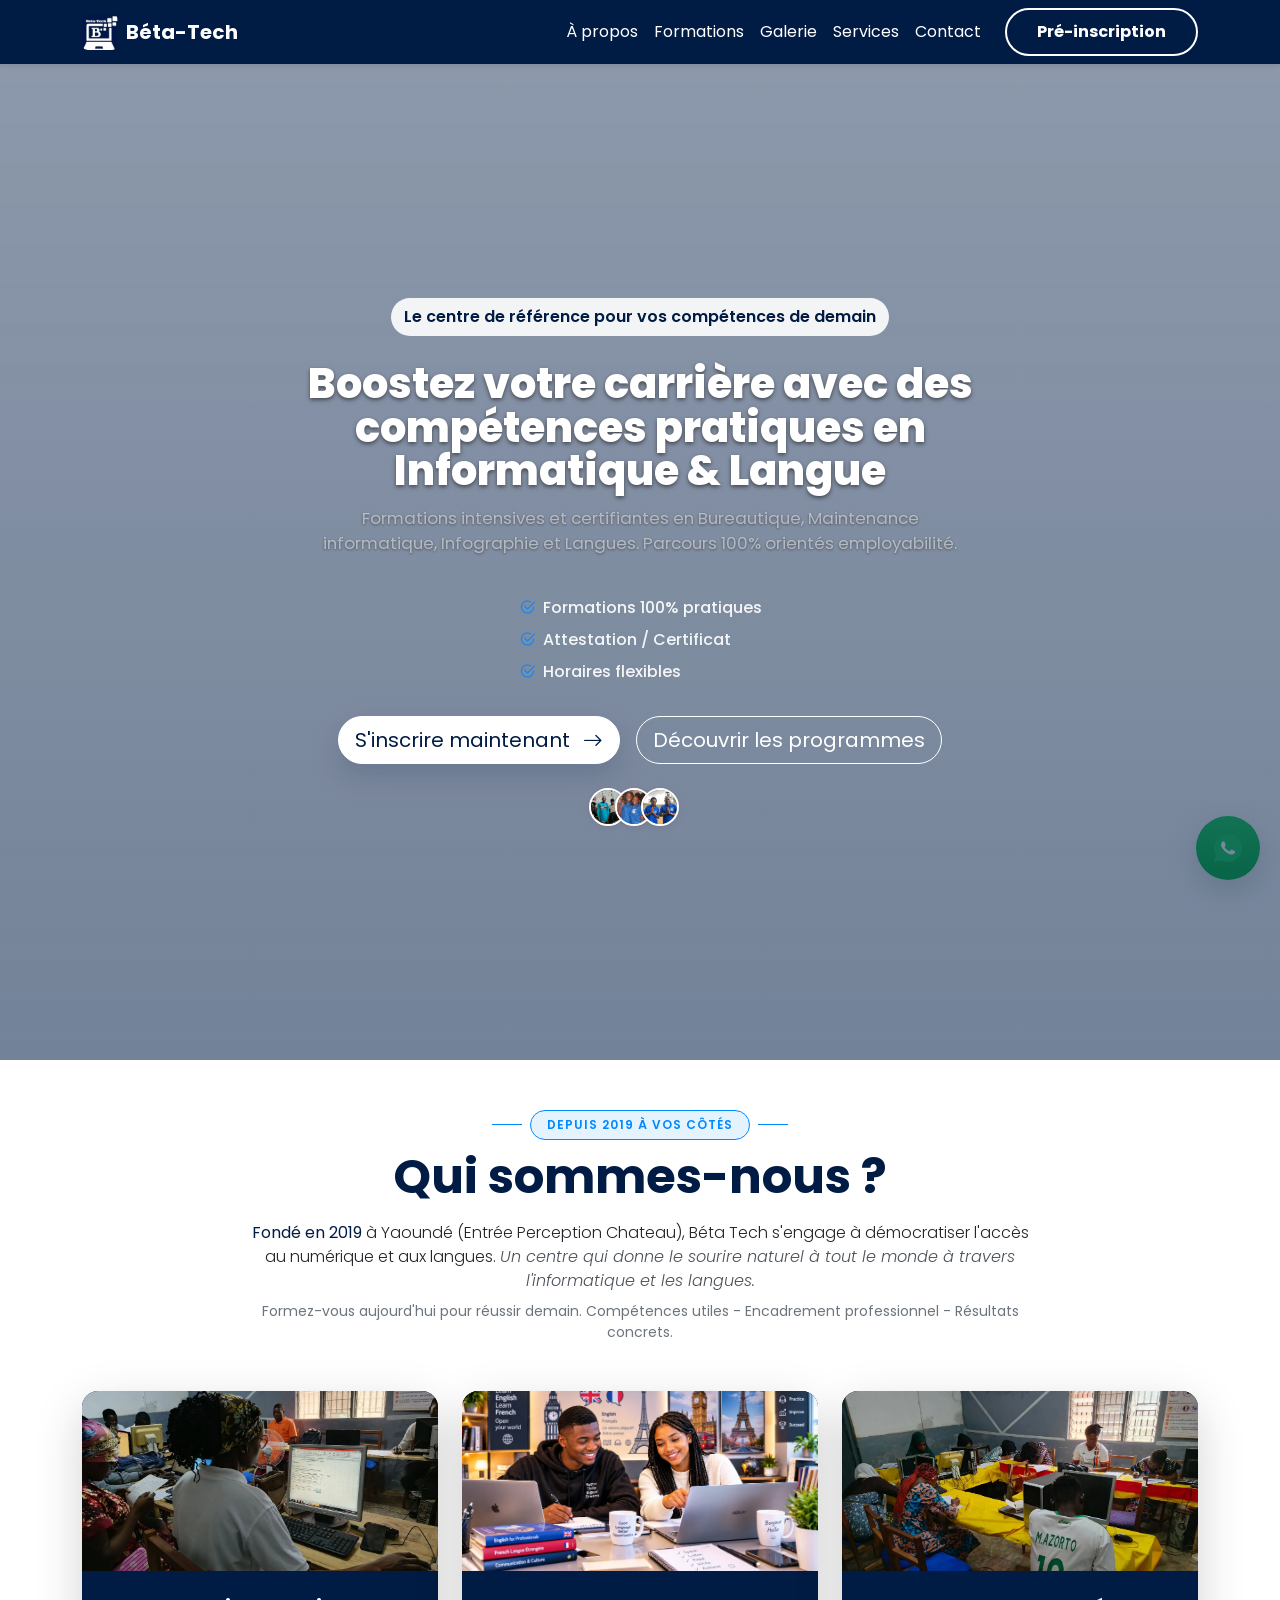
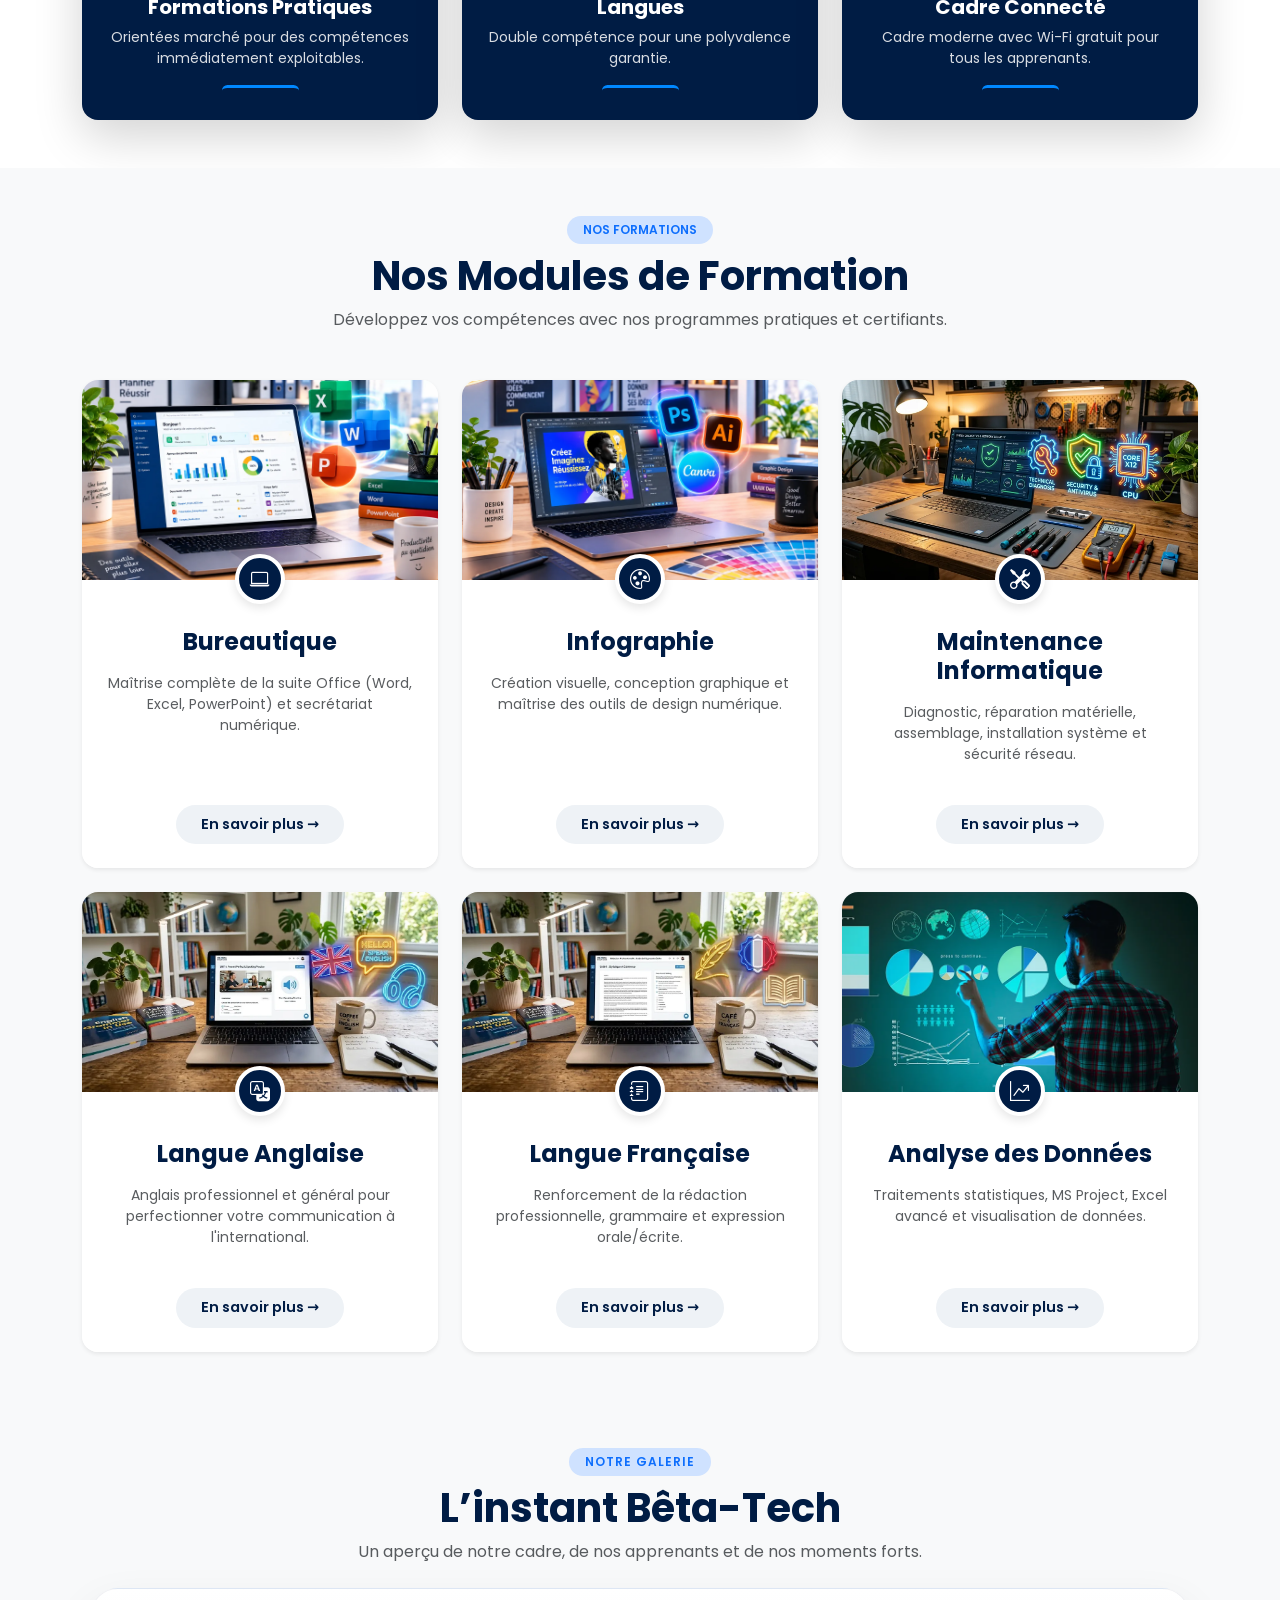
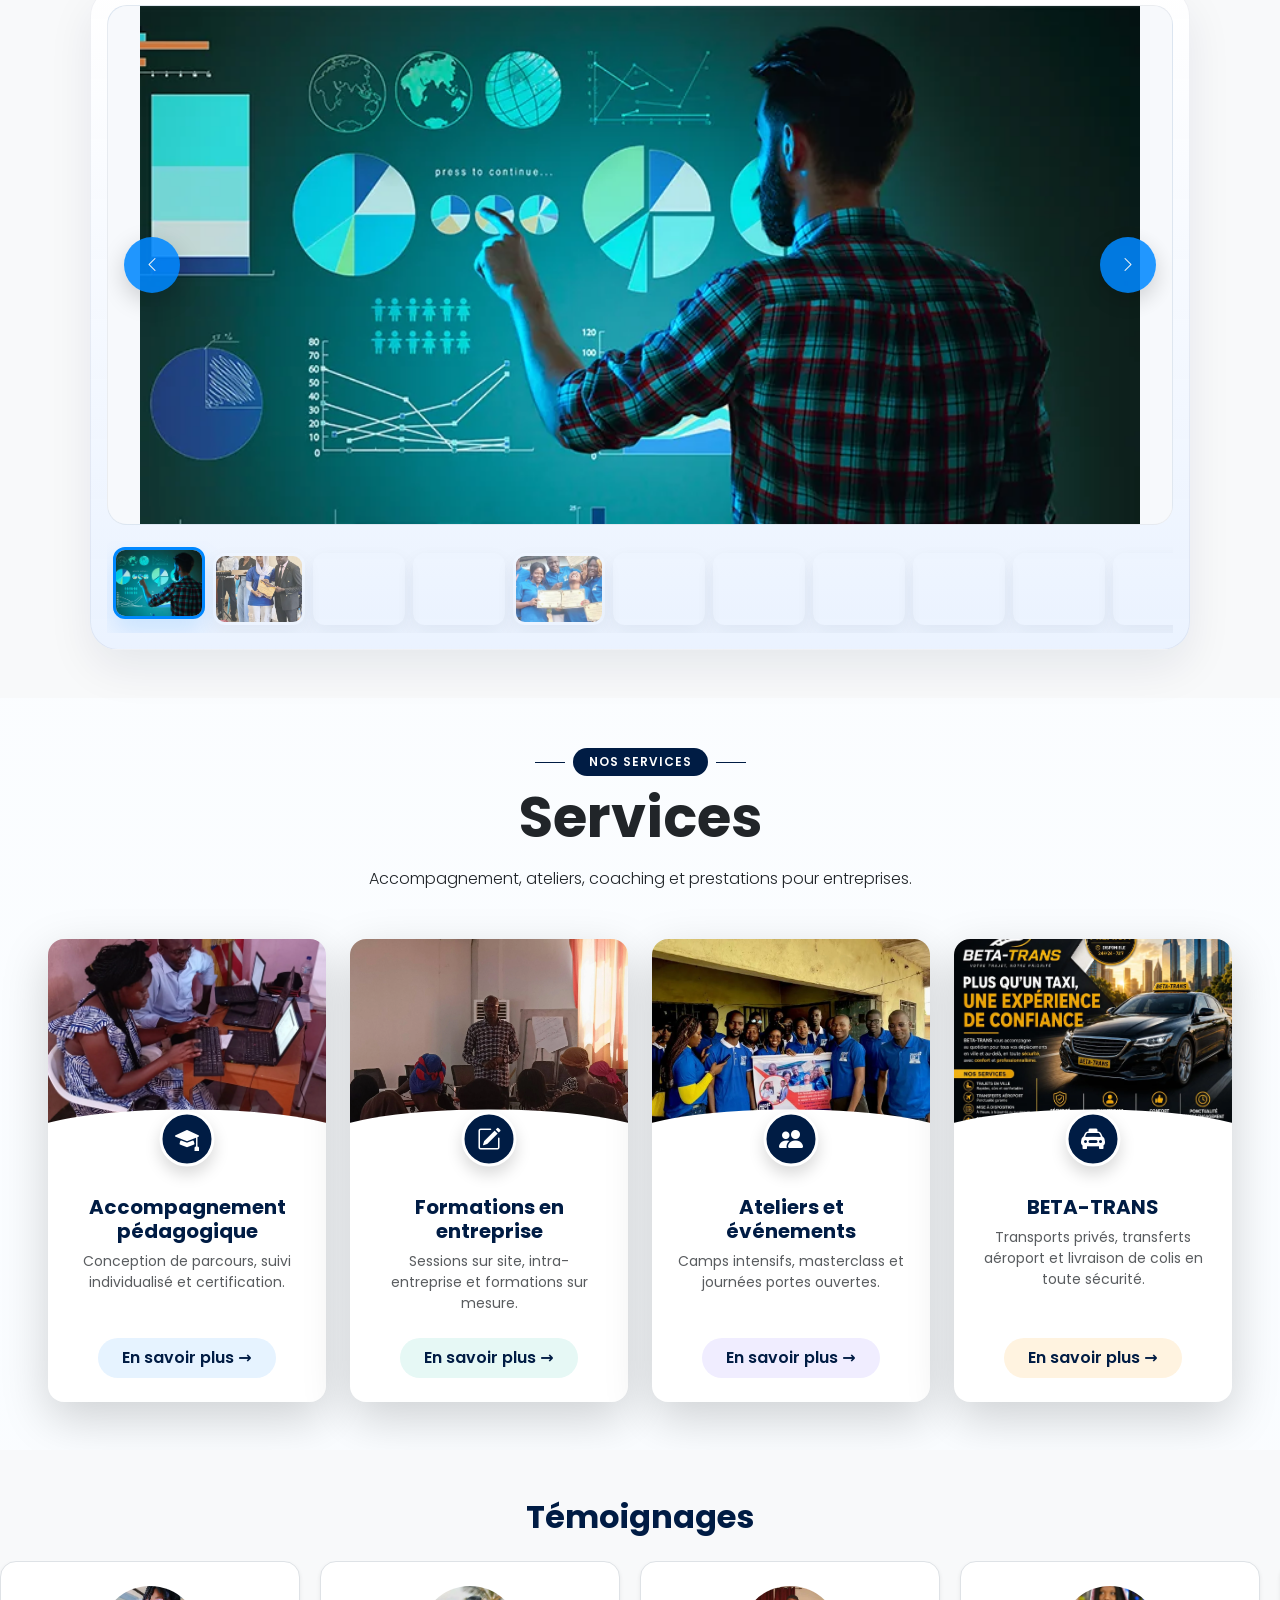
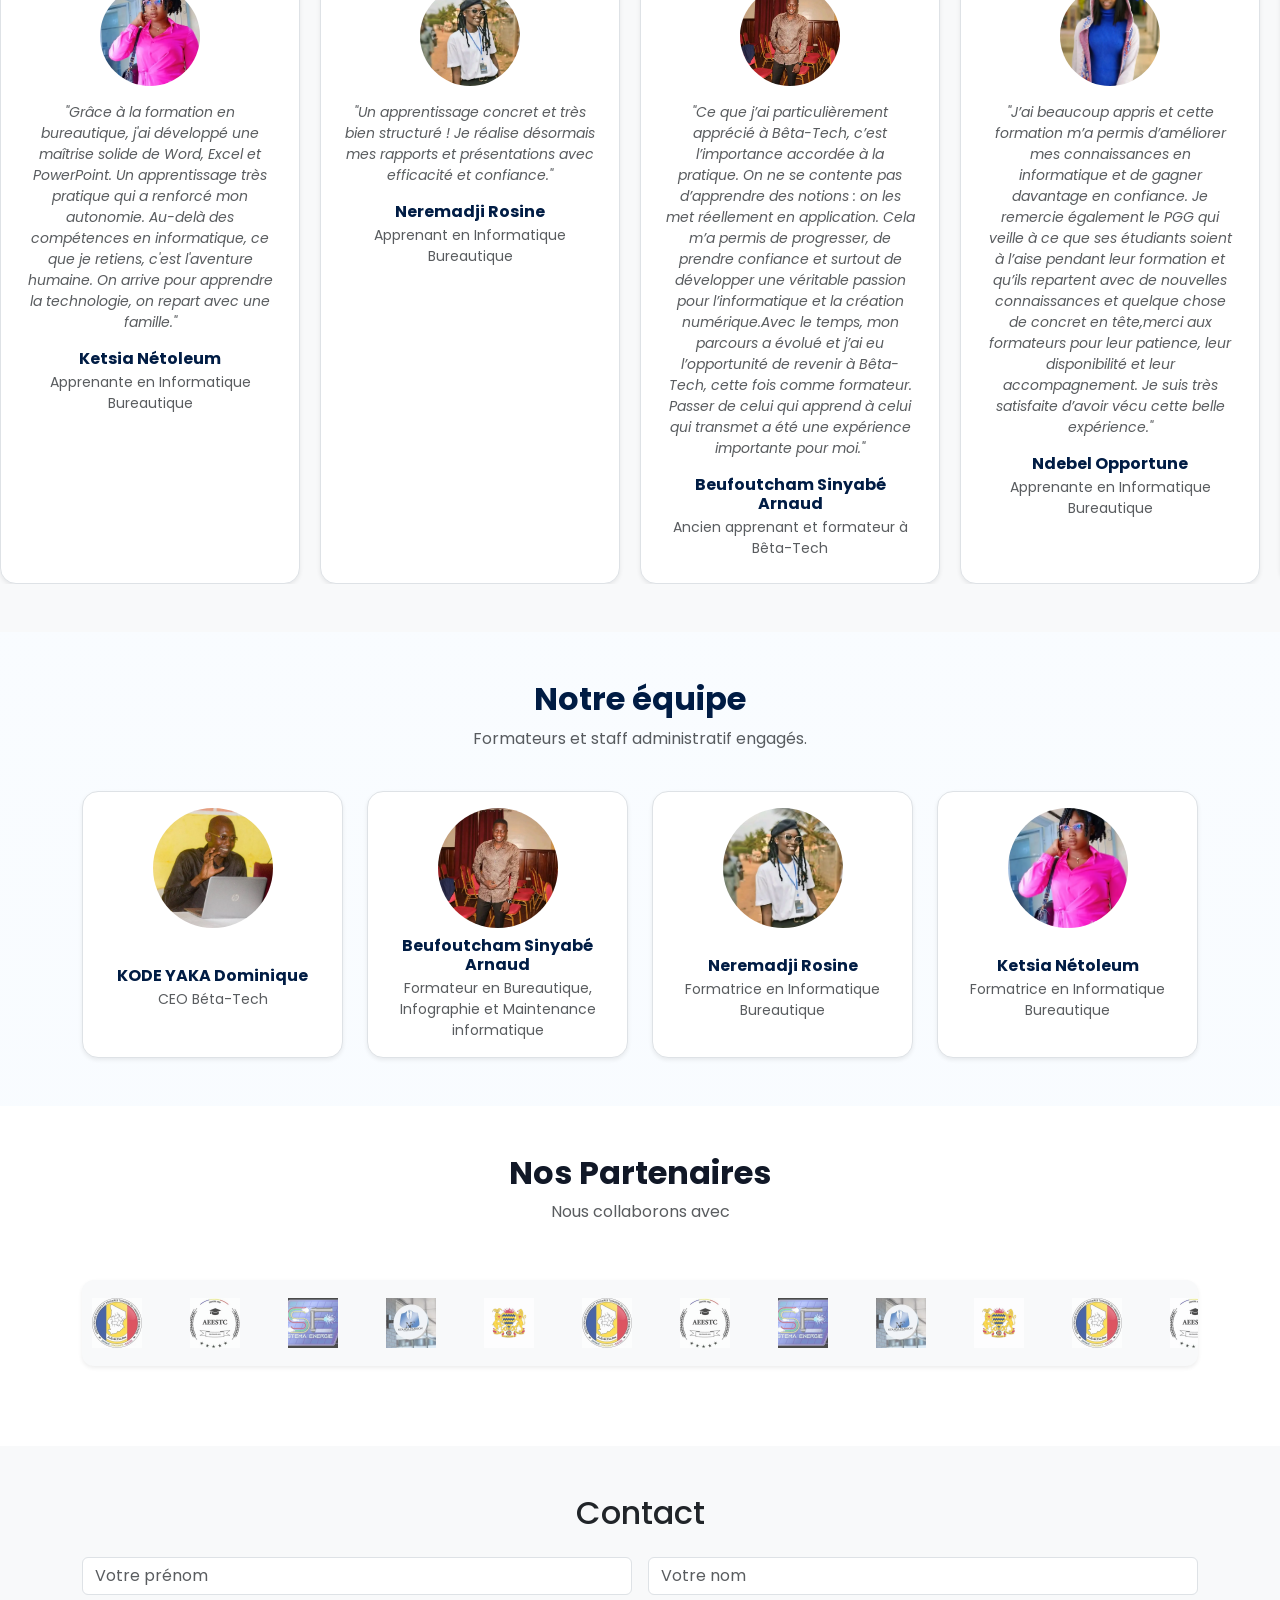
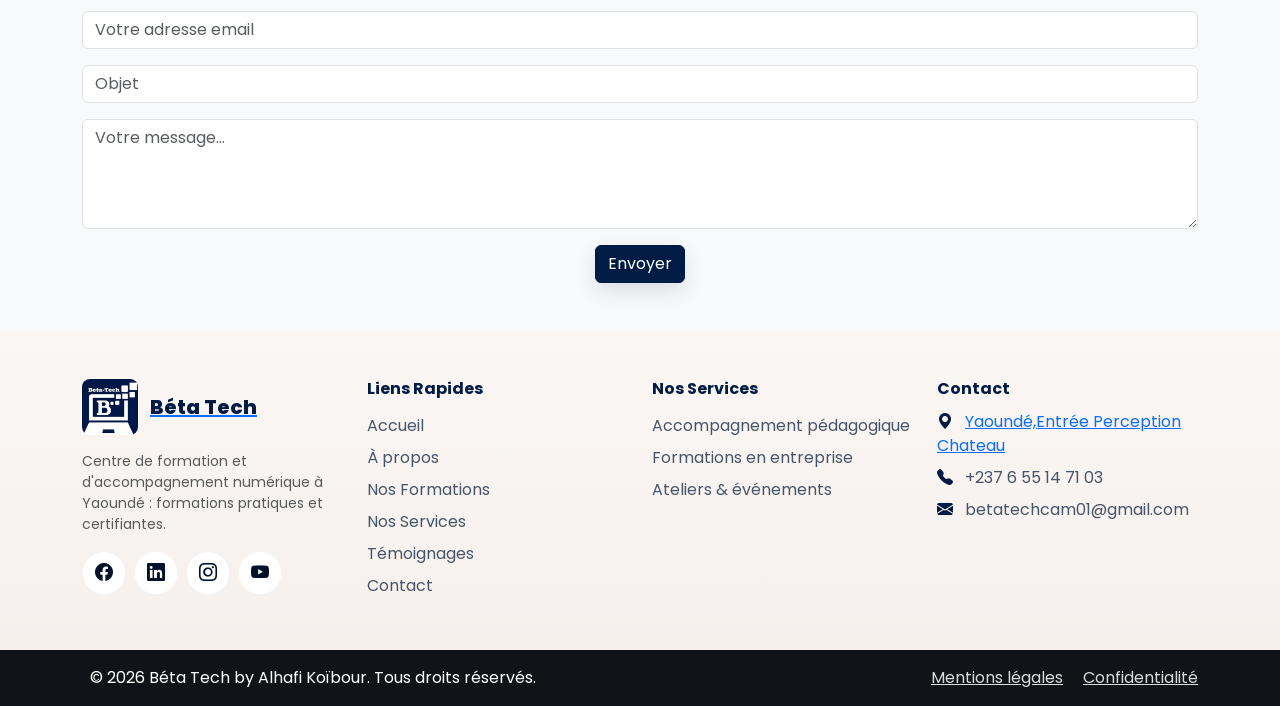
==== commit e4b68de4: "mise à jour sur le test de compatibilité sur differnts models des appareils et navigateurs" ====
--- a/index.html
+++ b/index.html
@@ -4,6 +4,24 @@
     <meta charset="utf-8">
     <meta name="viewport" content="width=device-width, initial-scale=1">
     <title>Béta Tech</title>
+    <meta name="description" content="Béta Tech à Yaoundé : formations pratiques en informatique, bureautique, maintenance, infographie et langues. Développez des compétences utiles pour votre carrière.">
+    <link rel="canonical" href="https://alhafikoibour.github.io/Beta_Tech/">
+    <meta property="og:type" content="website">
+    <meta property="og:locale" content="fr_FR">
+    <meta property="og:url" content="https://alhafikoibour.github.io/Beta_Tech/">
+    <meta property="og:title" content="Béta Tech | Formations pratiques à Yaoundé">
+    <meta property="og:description" content="Formations pratiques en informatique, bureautique, maintenance, infographie et langues. Développez des compétences utiles pour votre carrière avec Béta Tech.">
+    <meta property="og:image" content="https://alhafikoibour.github.io/Beta_Tech/assets/optimized/logo.jpg">
+    <meta property="og:image:width" content="200">
+    <meta property="og:image:height" content="200">
+    <meta property="og:image:alt" content="Logo de Béta Tech">
+    <meta name="twitter:card" content="summary">
+    <meta name="twitter:title" content="Béta Tech | Formations pratiques à Yaoundé">
+    <meta name="twitter:description" content="Formations pratiques en informatique, bureautique, maintenance, infographie et langues. Développez des compétences utiles pour votre carrière avec Béta Tech.">
+    <meta name="twitter:image" content="https://alhafikoibour.github.io/Beta_Tech/assets/optimized/logo.jpg">
+    <link rel="icon" href="assets/favicon.ico" sizes="any">
+    <link rel="icon" type="image/png" sizes="32x32" href="assets/favicon-32.png">
+    <link rel="apple-touch-icon" sizes="180x180" href="assets/apple-touch-icon.png">
     <link href="https://cdn.jsdelivr.net/npm/bootstrap@5.3.2/dist/css/bootstrap.min.css" rel="stylesheet">
     <link href="https://cdn.jsdelivr.net/npm/bootstrap-icons@1.10.5/font/bootstrap-icons.css" rel="stylesheet">
     <link href="https://fonts.googleapis.com/css2?family=Poppins:wght@300;500;700;800&display=swap" rel="stylesheet">
@@ -114,7 +132,7 @@
       <div class="col-12 col-md-4">
         <div class="card h-100 border-0 rounded-4 overflow-hidden shadow-lg text-white" style="background-color: #001C44;">
           <div class="position-relative" style="height: 180px;">
-            <img src="assets/image10.jpg" alt="Formations Pratiques" class="w-100 h-100 object-fit-cover">
+            <img src="assets/optimized/image10.webp" alt="Formations Pratiques" class="w-100 h-100 object-fit-cover">
           </div>
           <div class="card-body p-4 text-center d-flex flex-column justify-content-between">
             <div>
@@ -130,7 +148,7 @@
       <div class="col-12 col-md-4">
         <div class="card h-100 border-0 rounded-4 overflow-hidden shadow-lg text-white" style="background-color: #001C44;">
           <div class="position-relative" style="height: 180px;">
-            <img src="assets/Langues.png" alt="Langues" class="w-100 h-100 object-fit-cover">
+            <img src="assets/optimized/Langues.webp" alt="Langues" class="w-100 h-100 object-fit-cover">
           </div>
           <div class="card-body p-4 text-center d-flex flex-column justify-content-between">
             <div>
@@ -146,7 +164,7 @@
       <div class="col-12 col-md-4">
         <div class="card h-100 border-0 rounded-4 overflow-hidden shadow-lg text-white" style="background-color: #001C44;">
           <div class="position-relative" style="height: 180px;">
-            <img src="assets/image9.jpg" alt="Cadre Connecté" class="w-100 h-100 object-fit-cover">
+            <img src="assets/optimized/image9.webp" alt="Cadre Connecté" class="w-100 h-100 object-fit-cover">
           </div>
           <div class="card-body p-4 text-center d-flex flex-column justify-content-between">
             <div>
@@ -179,7 +197,7 @@
       <!-- Module 1 : Bureautique -->
       <div class="col-12 col-md-6 col-lg-4">
         <div class="card h-100 border-0 shadow-sm rounded-4 overflow-hidden card-service-custom">
-          <div class="position-relative style-card-img" style="background-image: url('assets/bureautique.png');">
+          <div class="position-relative style-card-img" style="background-image: url('assets/optimized/bureautique.webp');">
             <div class="icon-badge">
               <i class="bi bi-laptop"></i>
             </div>
@@ -199,7 +217,7 @@
       <!-- Module 2 : Infographie -->
       <div class="col-12 col-md-6 col-lg-4">
         <div class="card h-100 border-0 shadow-sm rounded-4 overflow-hidden card-service-custom">
-          <div class="position-relative style-card-img" style="background-image: url('assets/infographie.png');">
+          <div class="position-relative style-card-img" style="background-image: url('assets/optimized/infographie.webp');">
             <div class="icon-badge">
               <i class="bi bi-palette"></i>
             </div>
@@ -219,7 +237,7 @@
       <!-- Module 3 : Maintenance Informatique -->
       <div class="col-12 col-md-6 col-lg-4">
         <div class="card h-100 border-0 shadow-sm rounded-4 overflow-hidden card-service-custom">
-          <div class="position-relative style-card-img" style="background-image: url('assets/Maintenance.jfif');">
+          <div class="position-relative style-card-img" style="background-image: url('assets/optimized/Maintenance.webp');">
             <div class="icon-badge">
               <i class="bi bi-tools"></i>
             </div>
@@ -239,7 +257,7 @@
       <!-- Module 4 : Langue Anglaise -->
       <div class="col-12 col-md-6 col-lg-4">
         <div class="card h-100 border-0 shadow-sm rounded-4 overflow-hidden card-service-custom">
-          <div class="position-relative style-card-img" style="background-image: url('assets/Anglais.jfif');">
+          <div class="position-relative style-card-img" style="background-image: url('assets/optimized/Anglais.webp');">
             <div class="icon-badge">
               <i class="bi bi-translate"></i>
             </div>
@@ -259,7 +277,7 @@
       <!-- Module 5 : Langue Française -->
       <div class="col-12 col-md-6 col-lg-4">
         <div class="card h-100 border-0 shadow-sm rounded-4 overflow-hidden card-service-custom">
-          <div class="position-relative style-card-img" style="background-image: url('assets/Francais.jfif');">
+          <div class="position-relative style-card-img" style="background-image: url('assets/optimized/Francais.webp');">
             <div class="icon-badge">
               <i class="bi bi-journal-text"></i>
             </div>
@@ -279,7 +297,7 @@
       <!-- Module 6 : Analyse des données -->
       <div class="col-12 col-md-6 col-lg-4">
         <div class="card h-100 border-0 shadow-sm rounded-4 overflow-hidden card-service-custom">
-          <div class="position-relative style-card-img" style="background-image: url('assets/analyse de donnée.png');">
+          <div class="position-relative style-card-img" style="background-image: url('assets/optimized/analyse de donnée.webp');">
             <div class="icon-badge">
               <i class="bi bi-graph-up-arrow"></i>
             </div>
@@ -349,7 +367,7 @@
       <div class="col-12 col-md-6 col-lg-3">
         <div class="card h-100 border-0 rounded-4 overflow-hidden shadow-lg text-dark bg-white text-center">
           <div class="position-relative" style="height: 200px;">
-            <img src="assets/image15.jpg" alt="Accompagnement pédagogique" class="w-100 h-100 object-fit-cover">
+            <img src="assets/optimized/image15.webp" alt="Accompagnement pédagogique" class="w-100 h-100 object-fit-cover">
             <div class="position-absolute bottom-0 start-0 end-0" style="height: 30px; background: white; clip-path: ellipse(60% 100% at 50% 100%);"></div>
             <div class="position-absolute top-100 start-50 translate-middle rounded-circle text-white d-flex align-items-center justify-content-center shadow" style="width: 55px; height: 55px; border: 3px solid white; background-color: #001C44 !important;">
               <i class="bi bi-mortarboard-fill fs-4"></i>
@@ -375,7 +393,7 @@
       <div class="col-12 col-md-6 col-lg-3">
         <div class="card h-100 border-0 rounded-4 overflow-hidden shadow-lg text-dark bg-white text-center">
           <div class="position-relative" style="height: 200px;">
-            <img src="assets/image16.jpg" alt="Formations en entreprise" class="w-100 h-100 object-fit-cover">
+            <img src="assets/optimized/image16.webp" alt="Formations en entreprise" class="w-100 h-100 object-fit-cover">
             <div class="position-absolute bottom-0 start-0 end-0" style="height: 30px; background: white; clip-path: ellipse(60% 100% at 50% 100%);"></div>
             <div class="position-absolute top-100 start-50 translate-middle rounded-circle text-white d-flex align-items-center justify-content-center shadow" style="width: 55px; height: 55px; border: 3px solid white; background-color: #001C44;">
               <i class="bi bi-pencil-square fs-4"></i>
@@ -401,7 +419,7 @@
       <div class="col-12 col-md-6 col-lg-3">
         <div class="card h-100 border-0 rounded-4 overflow-hidden shadow-lg text-dark bg-white text-center">
           <div class="position-relative" style="height: 200px;">
-            <img src="assets/image8.jpg" alt="Ateliers et événements" class="w-100 h-100 object-fit-cover">
+            <img src="assets/optimized/image8.webp" alt="Ateliers et événements" class="w-100 h-100 object-fit-cover">
             <div class="position-absolute bottom-0 start-0 end-0" style="height: 30px; background: white; clip-path: ellipse(60% 100% at 50% 100%);"></div>
             <div class="position-absolute top-100 start-50 translate-middle rounded-circle text-white d-flex align-items-center justify-content-center shadow" style="width: 55px; height: 55px; border: 3px solid white; background-color: #001C44;">
               <i class="bi bi-people-fill fs-4"></i>
@@ -427,7 +445,7 @@
       <div class="col-12 col-md-6 col-lg-3">
         <div class="card h-100 border-0 rounded-4 overflow-hidden shadow-lg text-dark bg-white text-center">
           <div class="position-relative" style="height: 200px;">
-            <img src="assets/beta_trans.jfif" alt="BETA-TRANS Taxi & Transport" class="w-100 h-100 object-fit-cover">
+            <img src="assets/optimized/beta_trans.webp" alt="BETA-TRANS Taxi & Transport" class="w-100 h-100 object-fit-cover">
             <div class="position-absolute bottom-0 start-0 end-0" style="height: 30px; background: white; clip-path: ellipse(60% 100% at 50% 100%);"></div>
             <div class="position-absolute top-100 start-50 translate-middle rounded-circle text-white d-flex align-items-center justify-content-center shadow" style="width: 55px; height: 55px; border: 3px solid white; background-color: #001C44;">
               <i class="bi bi-taxi-front-fill fs-4"></i>
@@ -468,7 +486,7 @@
       <!-- Carte 1 -->
       <div class="testimonial-card">
         <div class="card border rounded-4 p-4 text-center h-100 shadow-sm bg-white">
-          <img src="assets/ketsia.jpg" alt="A. Traoré" class="rounded-circle mx-auto mb-3 object-fit-cover" style="width: 100px; height: 100px;">
+          <img src="assets/optimized/ketsia.webp" alt="A. Traoré" class="rounded-circle mx-auto mb-3 object-fit-cover" style="width: 100px; height: 100px;">
           <p class="fst-italic text-muted small mb-3">"Grâce à la formation en bureautique, j'ai développé une maîtrise solide de Word, Excel et PowerPoint. Un apprentissage très pratique qui a renforcé mon autonomie. Au-delà des compétences en informatique, ce que je retiens, c'est l'aventure humaine. On arrive pour apprendre la technologie, on repart avec une famille."</p>
           <h6 class="fw-bold mb-1" style="color: #001C44;">Ketsia Nétoleum</h6>
           <span class="small text-muted">Apprenante en Informatique Bureautique</span>
@@ -478,7 +496,7 @@
       <!-- Carte 2 -->
       <div class="testimonial-card">
         <div class="card border rounded-4 p-4 text-center h-100 shadow-sm bg-white">
-          <img src="assets/Nérémadji_Rosine.jpg" alt="S. Diallo" class="rounded-circle mx-auto mb-3 object-fit-cover" style="width: 100px; height: 100px;">
+          <img src="assets/optimized/Nérémadji_Rosine.webp" alt="S. Diallo" class="rounded-circle mx-auto mb-3 object-fit-cover" style="width: 100px; height: 100px;">
           <p class="fst-italic text-muted small mb-3">"Un apprentissage concret et très bien structuré ! Je réalise désormais mes rapports et présentations avec efficacité et confiance."</p>
           <h6 class="fw-bold mb-1" style="color: #001C44;">Neremadji Rosine</h6>
           <span class="small text-muted">Apprenant en Informatique Bureautique</span>
@@ -488,7 +506,7 @@
       <!-- Carte 3 -->
       <div class="testimonial-card">
         <div class="card border rounded-4 p-4 text-center h-100 shadow-sm bg-white">
-          <img src="assets/Beufoutcham_Sinyabé_Arnaud.jpeg" alt="M. Kaboré" class="rounded-circle mx-auto mb-3 object-fit-cover" style="width: 100px; height: 100px;">
+          <img src="assets/optimized/Beufoutcham_Sinyabé_Arnaud.webp" alt="M. Kaboré" class="rounded-circle mx-auto mb-3 object-fit-cover" style="width: 100px; height: 100px;">
           <p class="fst-italic text-muted small mb-3">"Ce que j’ai particulièrement apprécié à Bêta-Tech, c’est l’importance accordée à la pratique. On ne se contente pas d’apprendre des notions : on les met réellement en application. Cela m’a permis de progresser, de prendre confiance et surtout de développer une véritable passion pour l’informatique et la création numérique.Avec le temps, mon parcours a évolué et j’ai eu l’opportunité de revenir à Bêta-Tech, cette fois comme formateur. Passer de celui qui apprend à celui qui transmet a été une expérience importante pour moi."</p>
           <h6 class="fw-bold mb-1" style="color: #001C44;">Beufoutcham Sinyabé Arnaud</h6>
           <span class="small text-muted">Ancien apprenant et formateur à Bêta-Tech</span>
@@ -498,7 +516,7 @@
       <!-- Carte 4 -->
       <div class="testimonial-card">
         <div class="card border rounded-4 p-4 text-center h-100 shadow-sm bg-white">
-          <img src="assets/Ndebel Opportune.jpeg" alt="K. N'Guessan" class="rounded-circle mx-auto mb-3 object-fit-cover" style="width: 100px; height: 100px;">
+          <img src="assets/optimized/Ndebel Opportune.webp" alt="K. N'Guessan" class="rounded-circle mx-auto mb-3 object-fit-cover" style="width: 100px; height: 100px;">
           <p class="fst-italic text-muted small mb-3">"J’ai beaucoup appris et cette formation m’a permis d’améliorer mes connaissances en informatique et de gagner davantage en confiance. Je remercie également le PGG qui veille à ce que ses étudiants soient à l’aise pendant leur formation et qu’ils repartent avec de nouvelles connaissances et quelque chose de concret en tête,merci aux formateurs pour leur patience, leur disponibilité et leur accompagnement. Je suis très satisfaite d’avoir vécu cette belle expérience."</p>
           <h6 class="fw-bold mb-1" style="color: #001C44;">Ndebel Opportune</h6>
           <span class="small text-muted">Apprenante en Informatique Bureautique</span>
@@ -508,7 +526,7 @@
       <!-- DUPLICATION POUR L'EFFET EN BOUCLE SANS FIN (Répéter les cartes) -->
       <div class="testimonial-card">
         <div class="card border rounded-4 p-4 text-center h-100 shadow-sm bg-white">
-          <img src="assets/Ahmat Djodé.jpg" alt="A. Traoré" class="rounded-circle mx-auto mb-3 object-fit-cover" style="width: 100px; height: 100px;">
+          <img src="assets/optimized/Ahmat Djodé.webp" alt="A. Traoré" class="rounded-circle mx-auto mb-3 object-fit-cover" style="width: 100px; height: 100px;">
           <p class="fst-italic text-muted small mb-3">"J'ai particulièrement apprécié l'accueil chaleureux, la courtoisie et le sourire des formateurs qui vous mettent immédiatement à l'aise. Le moment fort reste la cérémonie officielle de remise des attestations organisée à la fin de la formation : une attention mémorable qui honore chaque apprenant."</p>
           <h6 class="fw-bold mb-1" style="color: #001C44;">Ahmat Djodé</h6>
           <span class="small text-muted">Etudiant en Informatique Bureautique</span>
@@ -541,7 +559,7 @@
       <div class="col-md-3">
         <!-- AJOUT DE h-100 ICI pour que la carte prenne toute la hauteur -->
         <div class="card text-center p-3 border rounded-4 shadow-sm h-100 bg-white">
-          <img src="assets/PDG_Dominique.jpg" alt="KODE YAKA Dominique" class="rounded-circle mx-auto mb-2" style="width:120px;height:120px;object-fit:cover">
+          <img src="assets/optimized/PDG_Dominique.webp" alt="KODE YAKA Dominique" class="rounded-circle mx-auto mb-2" style="width:120px;height:120px;object-fit:cover">
           <!-- card-body avec d-flex pour centrer verticalement si besoin -->
           <div class="card-body d-flex flex-column justify-content-center p-0">
             <h6 class="card-title mb-1 fw-bold" style="color: #001C44;">KODE YAKA Dominique</h6>
@@ -554,7 +572,7 @@
       <div class="col-md-3">
         <!-- AJOUT DE h-100 ICI -->
         <div class="card text-center p-3 border rounded-4 shadow-sm h-100 bg-white">
-          <img src="assets/Beufoutcham_Sinyabé_Arnaud.jpeg" alt="Beufoutcham Sinyabé Arnaud" class="rounded-circle mx-auto mb-2" style="width:120px;height:120px;object-fit:cover">
+          <img src="assets/optimized/Beufoutcham_Sinyabé_Arnaud.webp" alt="Beufoutcham Sinyabé Arnaud" class="rounded-circle mx-auto mb-2" style="width:120px;height:120px;object-fit:cover">
           <div class="card-body d-flex flex-column justify-content-center p-0">
             <h6 class="card-title mb-1 fw-bold" style="color: #001C44;">Beufoutcham Sinyabé Arnaud</h6>
             <small class="text-muted">Formateur en Bureautique, Infographie et Maintenance informatique</small>
@@ -566,7 +584,7 @@
       <div class="col-md-3">
         <!-- AJOUT DE h-100 ICI -->
         <div class="card text-center p-3 border rounded-4 shadow-sm h-100 bg-white">
-          <img src="assets/Nérémadji_Rosine.jpg" alt="Neremadji Rosine" class="rounded-circle mx-auto mb-2" style="width:120px;height:120px;object-fit:cover">
+          <img src="assets/optimized/Nérémadji_Rosine.webp" alt="Neremadji Rosine" class="rounded-circle mx-auto mb-2" style="width:120px;height:120px;object-fit:cover">
           <div class="card-body d-flex flex-column justify-content-center p-0">
             <h6 class="card-title mb-1 fw-bold" style="color: #001C44;">Neremadji Rosine</h6>
             <small class="text-muted">Formatrice en Informatique Bureautique</small>
@@ -578,7 +596,7 @@
       <div class="col-md-3">
         <!-- AJOUT DE h-100 ICI -->
         <div class="card text-center p-3 border rounded-4 shadow-sm h-100 bg-white">
-          <img src="assets/ketsia.jpg" alt="Ketsia Nétoleum" class="rounded-circle mx-auto mb-2" style="width:120px;height:120px;object-fit:cover">
+          <img src="assets/optimized/ketsia.webp" alt="Ketsia Nétoleum" class="rounded-circle mx-auto mb-2" style="width:120px;height:120px;object-fit:cover">
           <div class="card-body d-flex flex-column justify-content-center p-0">
             <h6 class="card-title mb-1 fw-bold" style="color: #001C44;">Ketsia Nétoleum</h6>
             <small class="text-muted">Formatrice en Informatique Bureautique</small>
@@ -601,28 +619,28 @@
         <div class="partners-ribbon mx-auto shadow-sm">
           <div class="partners-track" aria-hidden="true">
             <div class="partners-slide d-flex align-items-center">
-              <div class="partner-item"><img src="assets/Partenaire1.jpg" alt="Partenaire 1"></div>
-              <div class="partner-item"><img src="assets/Partenaire2.jpg" alt="Partenaire 2"></div>
-              <div class="partner-item"><img src="assets/Partenaire3.jpg" alt="Partenaire 3"></div>
-              <div class="partner-item"><img src="assets/Partenaire4.jpg" alt="Partenaire 4"></div>
-              <div class="partner-item"><img src="assets/Partenaire5.jpg" alt="Partenaire 5"></div>
+              <div class="partner-item"><img src="assets/optimized/Partenaire1.webp" alt="Partenaire 1"></div>
+              <div class="partner-item"><img src="assets/optimized/Partenaire2.webp" alt="Partenaire 2"></div>
+              <div class="partner-item"><img src="assets/optimized/Partenaire3.webp" alt="Partenaire 3"></div>
+              <div class="partner-item"><img src="assets/optimized/Partenaire4.webp" alt="Partenaire 4"></div>
+              <div class="partner-item"><img src="assets/optimized/Partenaire5.webp" alt="Partenaire 5"></div>
             </div>
 
             <!-- duplicate for seamless infinite scroll -->
             <div class="partners-slide d-flex align-items-center">
-              <div class="partner-item"><img src="assets/Partenaire1.jpg" alt="Partenaire 1"></div>
-              <div class="partner-item"><img src="assets/Partenaire2.jpg" alt="Partenaire 2"></div>
-              <div class="partner-item"><img src="assets/Partenaire3.jpg" alt="Partenaire 3"></div>
-              <div class="partner-item"><img src="assets/Partenaire4.jpg" alt="Partenaire 4"></div>
-              <div class="partner-item"><img src="assets/Partenaire5.jpg" alt="Partenaire 5"></div>
+              <div class="partner-item"><img src="assets/optimized/Partenaire1.webp" alt="Partenaire 1"></div>
+              <div class="partner-item"><img src="assets/optimized/Partenaire2.webp" alt="Partenaire 2"></div>
+              <div class="partner-item"><img src="assets/optimized/Partenaire3.webp" alt="Partenaire 3"></div>
+              <div class="partner-item"><img src="assets/optimized/Partenaire4.webp" alt="Partenaire 4"></div>
+              <div class="partner-item"><img src="assets/optimized/Partenaire5.webp" alt="Partenaire 5"></div>
             </div>
 
              <div class="partners-slide d-flex align-items-center">
-              <div class="partner-item"><img src="assets/Partenaire1.jpg" alt="Partenaire 1"></div>
-              <div class="partner-item"><img src="assets/Partenaire2.jpg" alt="Partenaire 2"></div>
-              <div class="partner-item"><img src="assets/Partenaire3.jpg" alt="Partenaire 3"></div>
-              <div class="partner-item"><img src="assets/Partenaire4.jpg" alt="Partenaire 4"></div>
-              <div class="partner-item"><img src="assets/Partenaire5.jpg" alt="Partenaire 5"></div>
+              <div class="partner-item"><img src="assets/optimized/Partenaire1.webp" alt="Partenaire 1"></div>
+              <div class="partner-item"><img src="assets/optimized/Partenaire2.webp" alt="Partenaire 2"></div>
+              <div class="partner-item"><img src="assets/optimized/Partenaire3.webp" alt="Partenaire 3"></div>
+              <div class="partner-item"><img src="assets/optimized/Partenaire4.webp" alt="Partenaire 4"></div>
+              <div class="partner-item"><img src="assets/optimized/Partenaire5.webp" alt="Partenaire 5"></div>
             </div>
 
           </div>
@@ -734,7 +752,7 @@
   </div>
 </div>
 
-<button id="whatsappBtn" class="btn whatsapp-btn" title="Contactez-nous sur WhatsApp" data-url="https://wa.me/message/BAL25KHOA3CYO1" aria-label="Contact WhatsApp">
+<button id="whatsappBtn" class="btn whatsapp-btn" title="Contactez-nous sur WhatsApp" data-url="https://wa.me/237655147103?text=Bonjour%20B%C3%A9ta%20Tech%2C%20je%20souhaite%20obtenir%20plus%20d%27informations%20sur%20vos%20formations%20et%20services." aria-label="Contact WhatsApp">
   <svg width="28" height="28" viewBox="0 0 24 24" fill="none" xmlns="http://www.w3.org/2000/svg" aria-hidden="true">
     <path d="M20.52 3.48A11.91 11.91 0 0012 0C5.373 0 .01 5.373 0 12c0 2.117.557 4.184 1.62 6.035L0 24l6.243-1.596A11.94 11.94 0 0012 24c6.627 0 12-5.373 12-12 0-3.2-1.25-6.212-3.48-8.52z" fill="#25D366"/>
     <path d="M17.472 14.382c-.297-.149-1.758-.867-2.03-.967-.273-.099-.472-.148-.672.15-.198.297-.768.966-.942 1.164-.173.198-.347.223-.644.075-.297-.149-1.255-.462-2.39-1.475-.883-.788-1.48-1.761-1.653-2.059-.173-.297-.018-.458.13-.606.134-.133.297-.347.446-.521.151-.173.201-.297.301-.495.099-.198.05-.371-.025-.52-.075-.149-.672-1.618-.922-2.214-.242-.581-.487-.502-.672-.512l-.573-.01c-.198 0-.52.074-.793.371s-1.04 1.016-1.04 2.479 1.064 2.876 1.213 3.074c.149.198 2.096 3.2 5.076 4.487  .71.306 1.262.489 1.694.626.712.226 1.36.194 1.872.118.571-.085 1.758-.719 2.006-1.413.248-.695.248-1.29.173-1.413-.074-.123-.272-.198-.57-.347z" fill="#fff"/>
@@ -743,7 +761,7 @@
 
 <script src="https://cdn.jsdelivr.net/npm/bootstrap@5.3.2/dist/js/bootstrap.bundle.min.js"></script>
 <!-- Swiper JS removed: static grid used for formations -->
-<script src="js/gallery.js"></script>
+<script src="js/gallery.js?v=3"></script>
 <script src="js/scripts.js"></script>
 
 <!-- Media Lightbox Modal -->
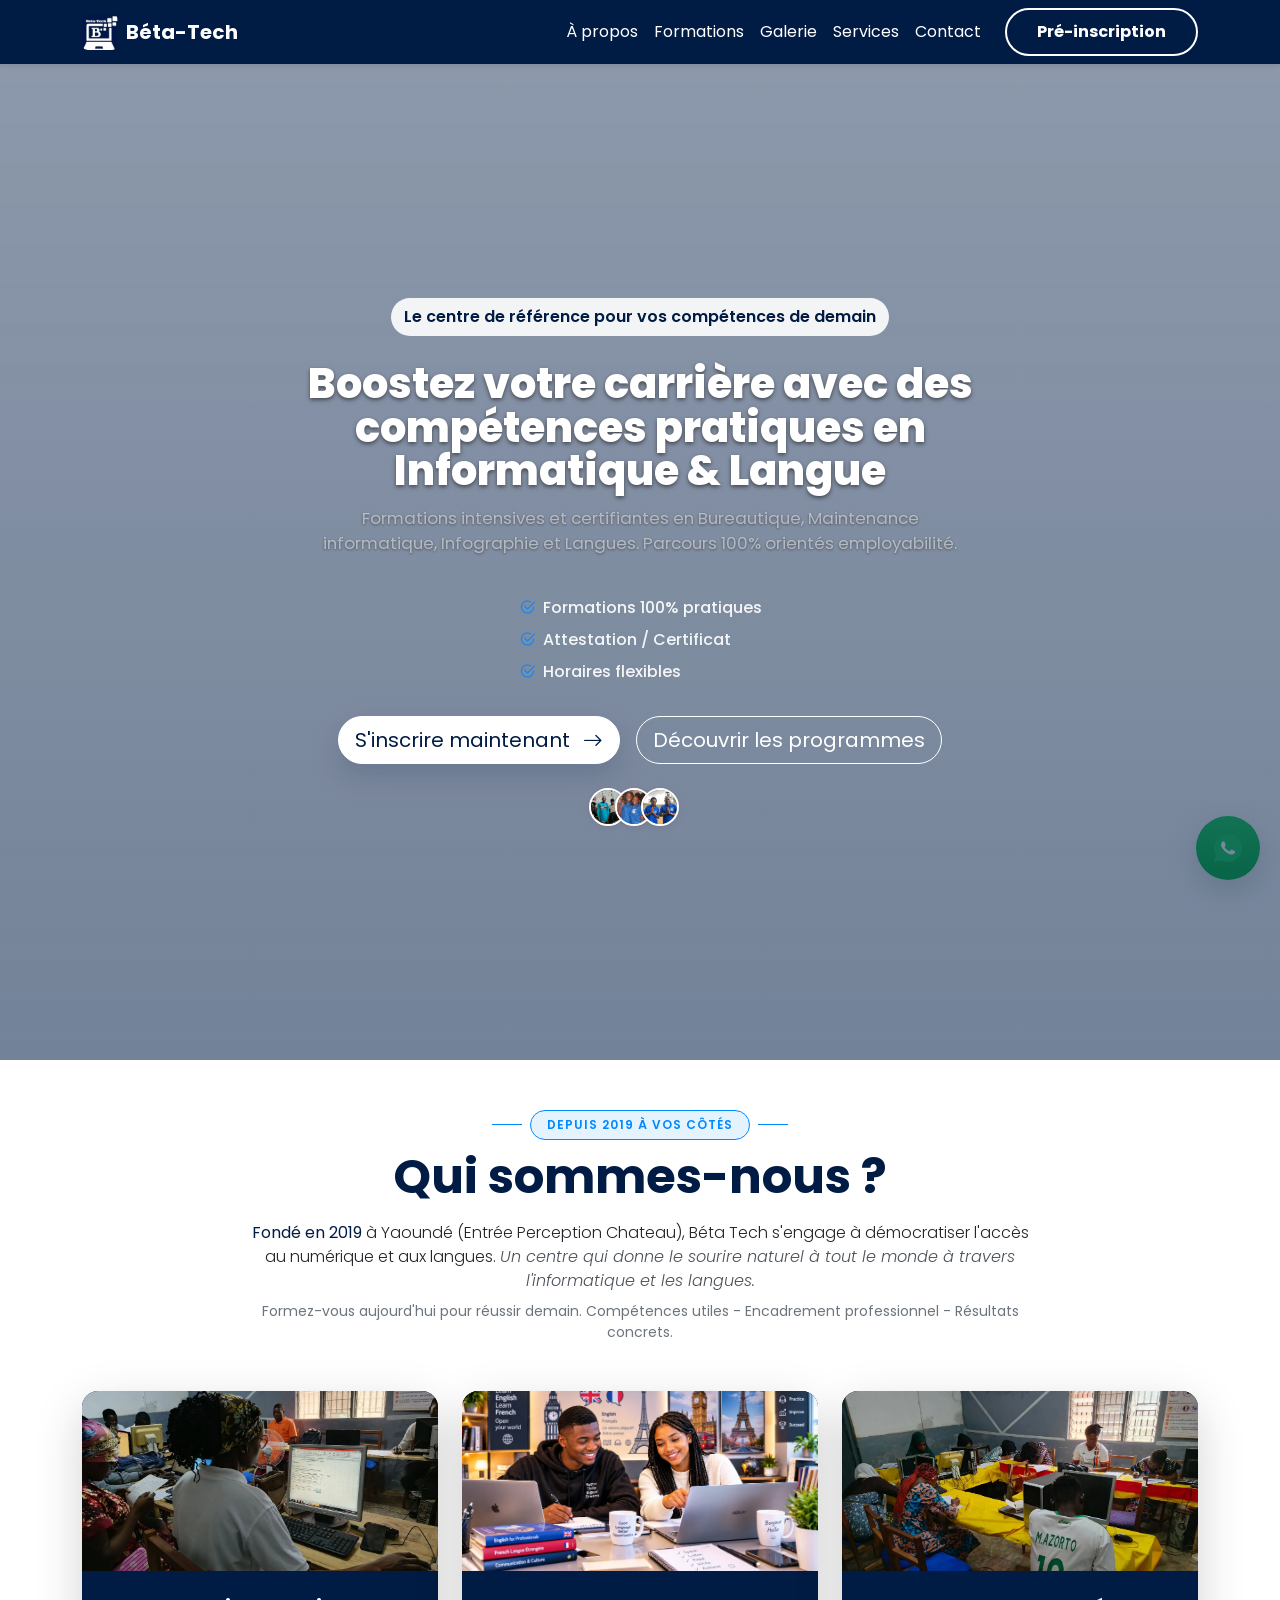
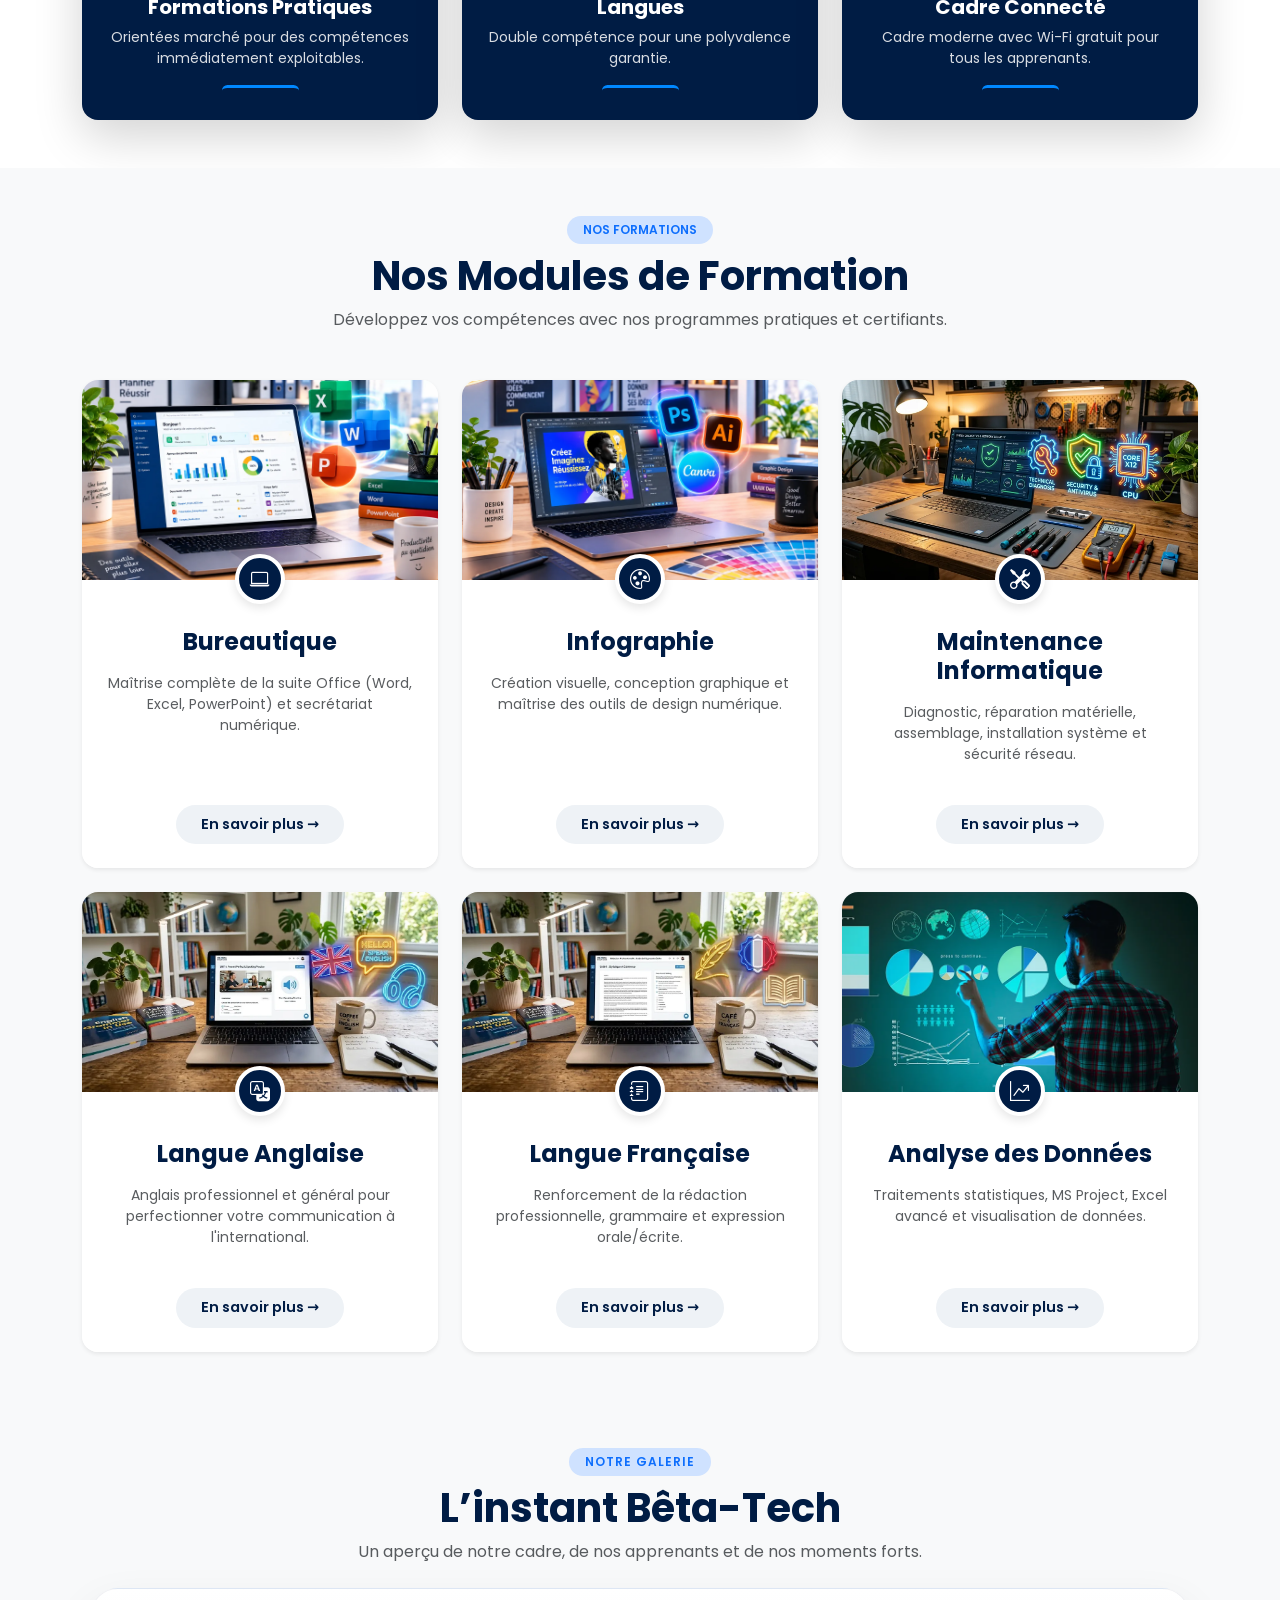
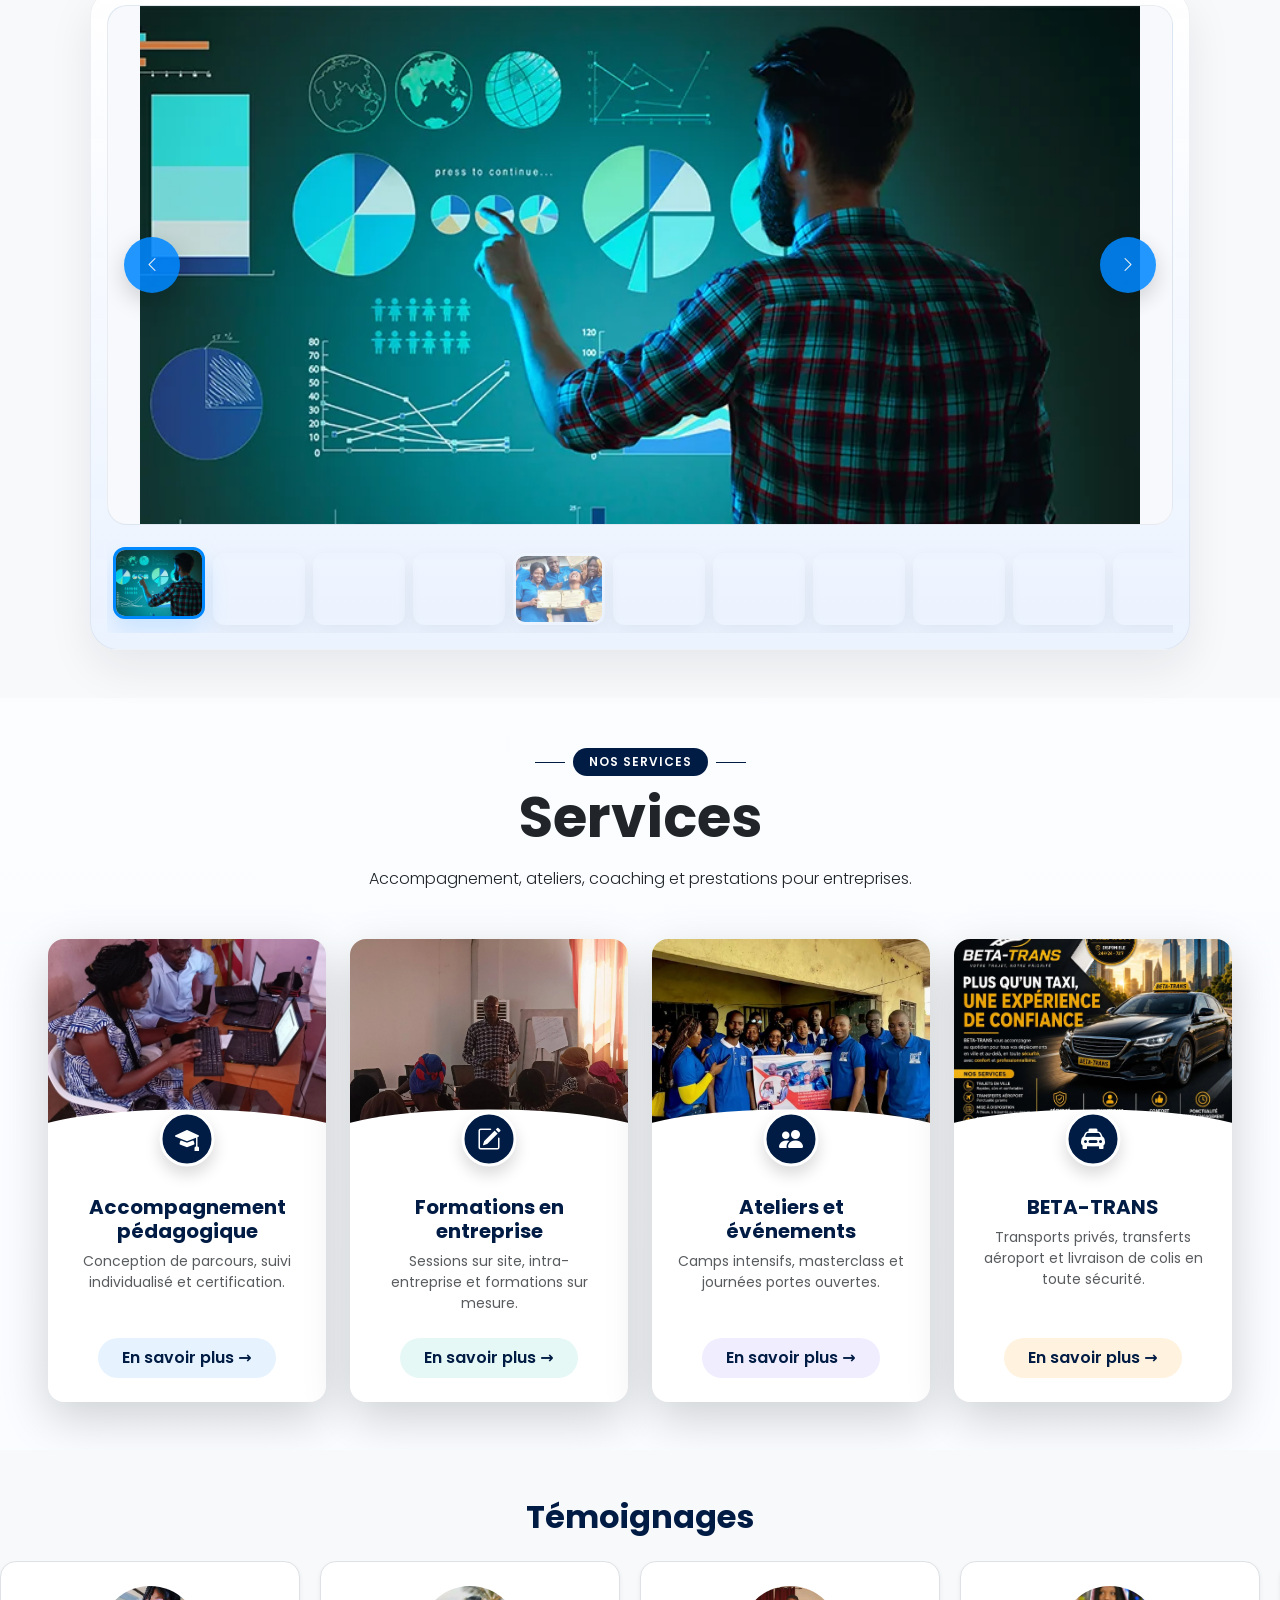
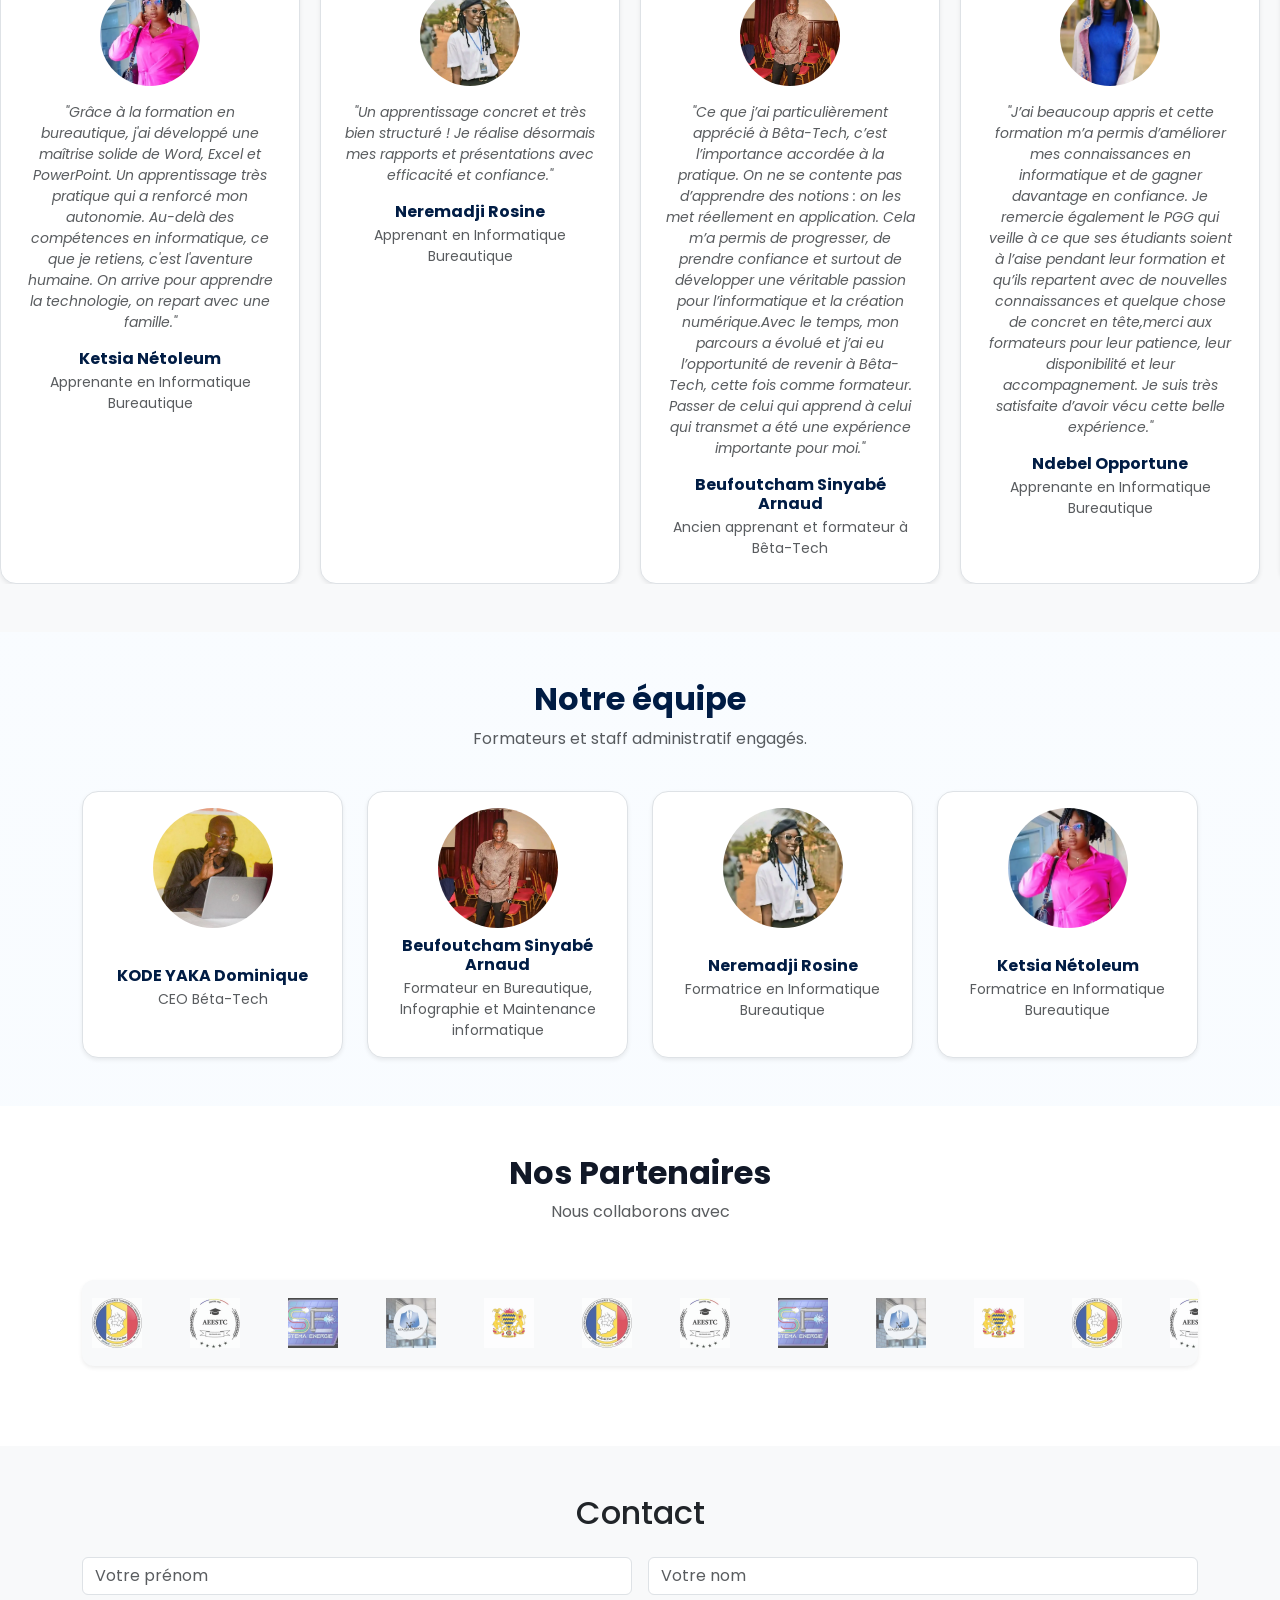
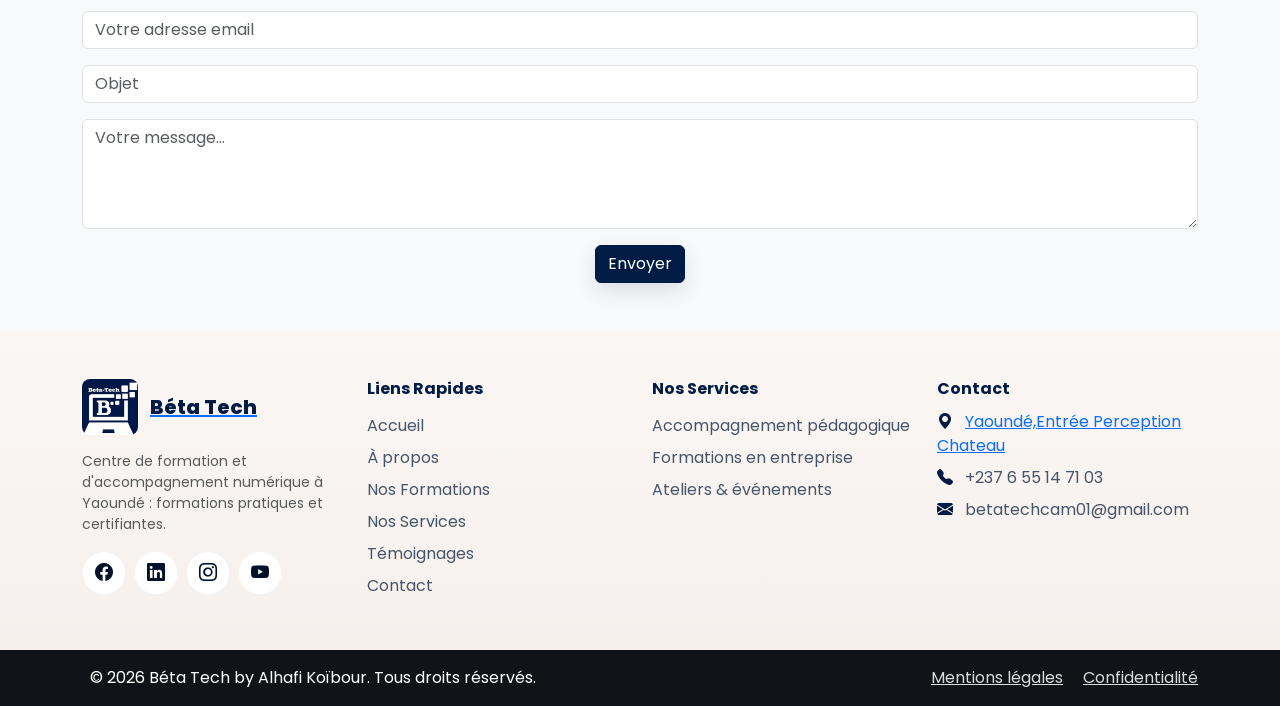
==== commit b17ef3ee: "integration d'outil d'analyse" ====
--- a/index.html
+++ b/index.html
@@ -22,6 +22,12 @@
     <link rel="icon" href="assets/favicon.ico" sizes="any">
     <link rel="icon" type="image/png" sizes="32x32" href="assets/favicon-32.png">
     <link rel="apple-touch-icon" sizes="180x180" href="assets/apple-touch-icon.png">
+    <!-- Privacy-friendly analytics by Plausible -->
+    <script async src="https://plausible.io/js/pa-_f31uzd_6BRJo8-IUccq8.js"></script>
+    <script>
+      window.plausible=window.plausible||function(){(plausible.q=plausible.q||[]).push(arguments)},plausible.init=plausible.init||function(i){plausible.o=i||{}};
+      plausible.init()
+    </script>
     <link href="https://cdn.jsdelivr.net/npm/bootstrap@5.3.2/dist/css/bootstrap.min.css" rel="stylesheet">
     <link href="https://cdn.jsdelivr.net/npm/bootstrap-icons@1.10.5/font/bootstrap-icons.css" rel="stylesheet">
     <link href="https://fonts.googleapis.com/css2?family=Poppins:wght@300;500;700;800&display=swap" rel="stylesheet">
@@ -381,7 +387,7 @@
               </p>
             </div>
             <div>
-              <a href="#" class="btn rounded-pill px-4 py-2 fw-semibold border-0" style="background-color: #E6F3FF; color: #001C44 !important;">
+              <a href="#" class="btn rounded-pill px-4 py-2 fw-semibold border-0 plausible-event-name=Service+Accompagnement+pedagogique" style="background-color: #E6F3FF; color: #001C44 !important;">
                 En savoir plus &rarr;
               </a>
             </div>
@@ -407,7 +413,7 @@
               </p>
             </div>
             <div>
-              <a href="#" class="btn rounded-pill px-4 py-2 fw-semibold border-0" style="background-color: #E6F8F5; color: #001C44;">
+              <a href="#" class="btn rounded-pill px-4 py-2 fw-semibold border-0 plausible-event-name=Service+Formation+entreprise" style="background-color: #E6F8F5; color: #001C44;">
                 En savoir plus &rarr;
               </a>
             </div>
@@ -433,7 +439,7 @@
               </p>
             </div>
             <div>
-              <a href="#" class="btn rounded-pill px-4 py-2 fw-semibold border-0" style="background-color: #F0EDFF; color: #001C44;">
+              <a href="#" class="btn rounded-pill px-4 py-2 fw-semibold border-0 plausible-event-name=Service+Ateliers+evenements" style="background-color: #F0EDFF; color: #001C44;">
                 En savoir plus &rarr;
               </a>
             </div>
@@ -459,7 +465,7 @@
               </p>
             </div>
             <div>
-              <button type="button" class="btn rounded-pill px-4 py-2 fw-semibold border-0" style="background-color: #FFF3E0; color: #001C44;" data-bs-toggle="modal" data-bs-target="#betaTransModal">
+              <button type="button" class="btn rounded-pill px-4 py-2 fw-semibold border-0 plausible-event-name=Service+BETA-TRANS" style="background-color: #FFF3E0; color: #001C44;" data-bs-toggle="modal" data-bs-target="#betaTransModal">
                 En savoir plus &rarr;
               </button>
             </div>
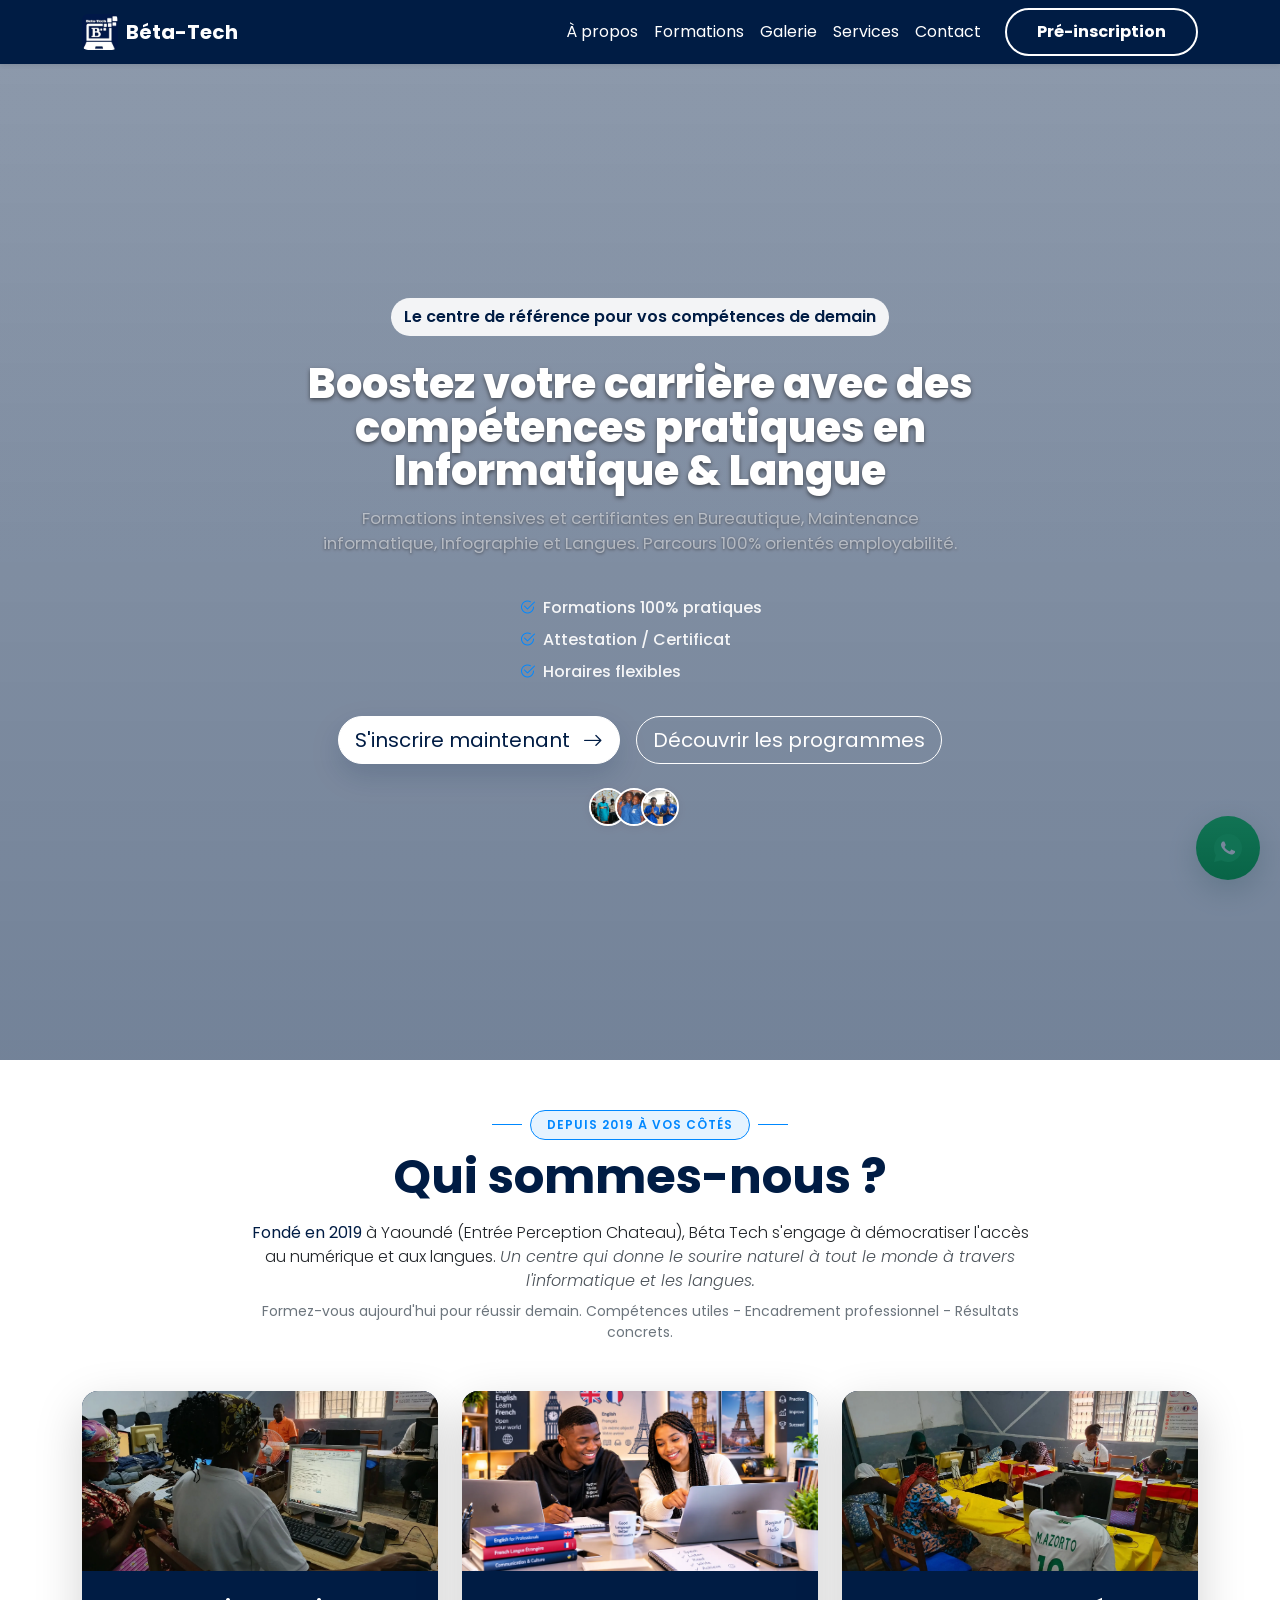
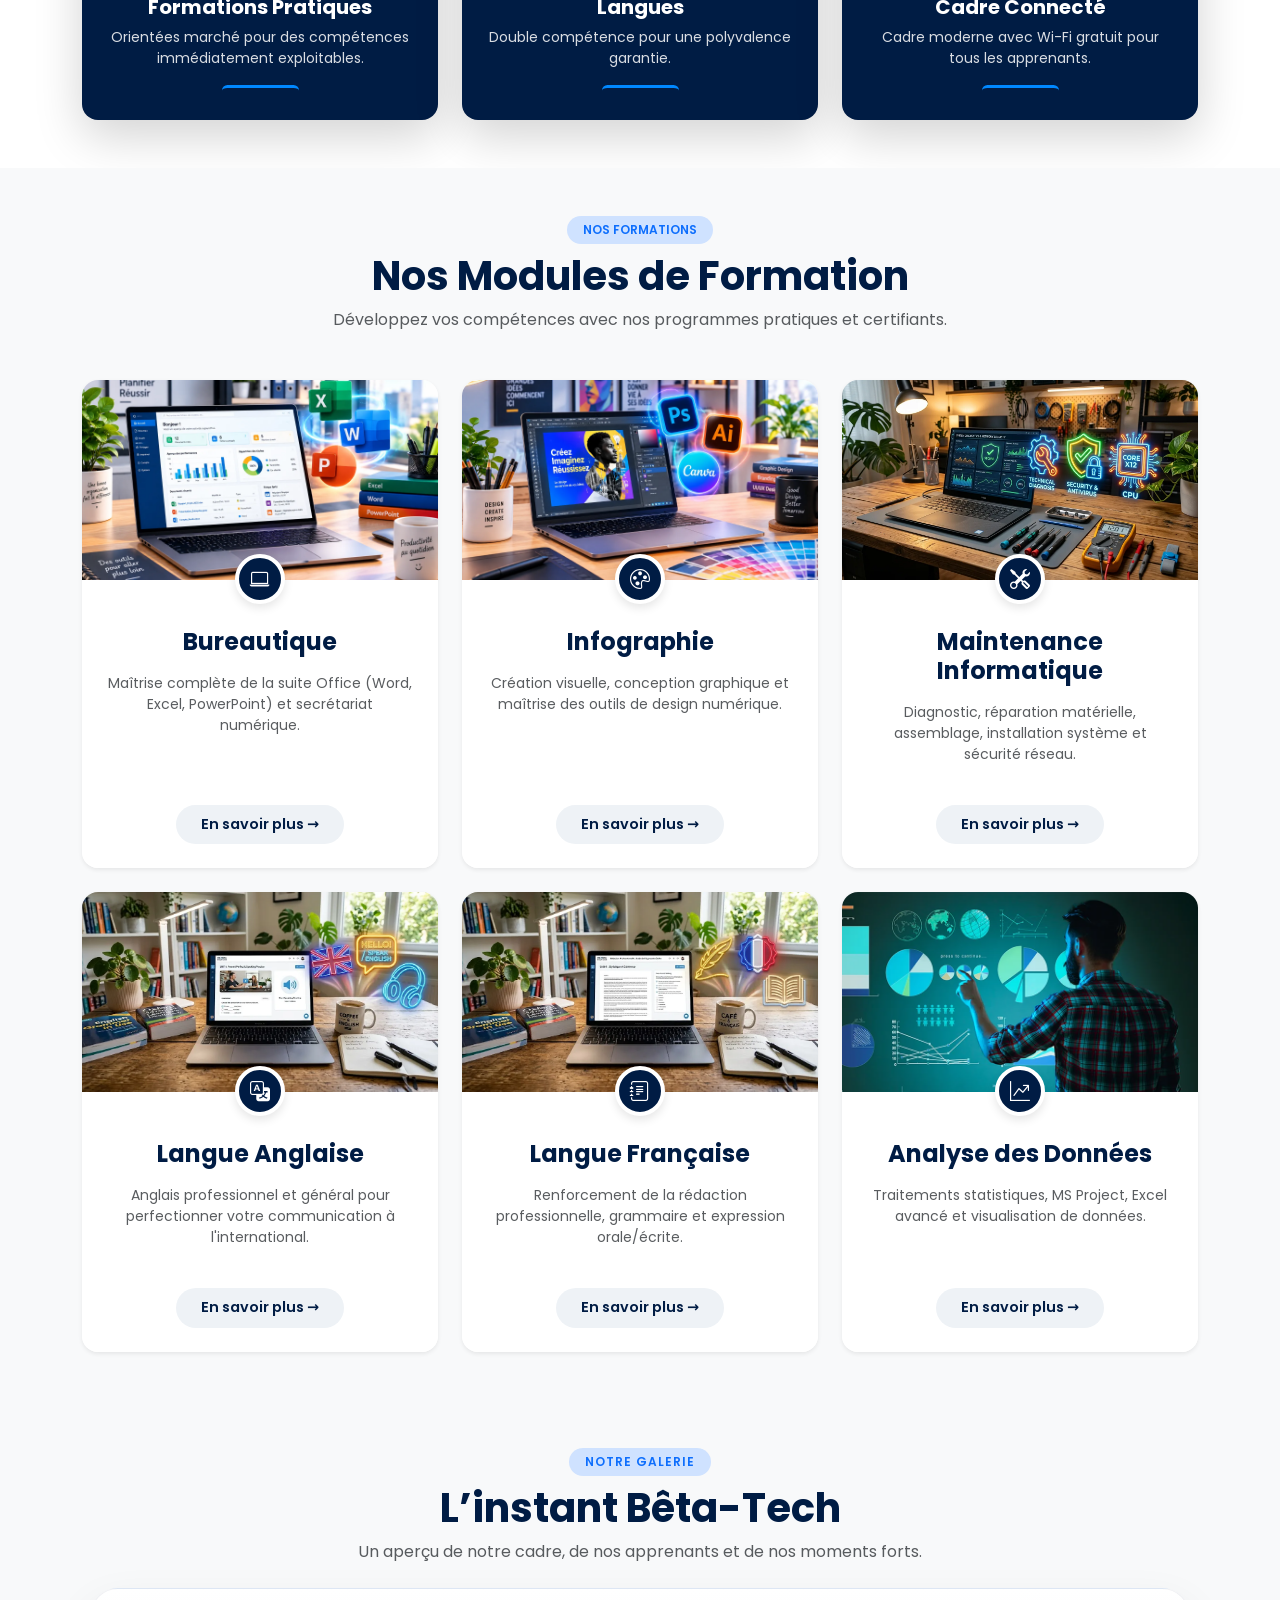
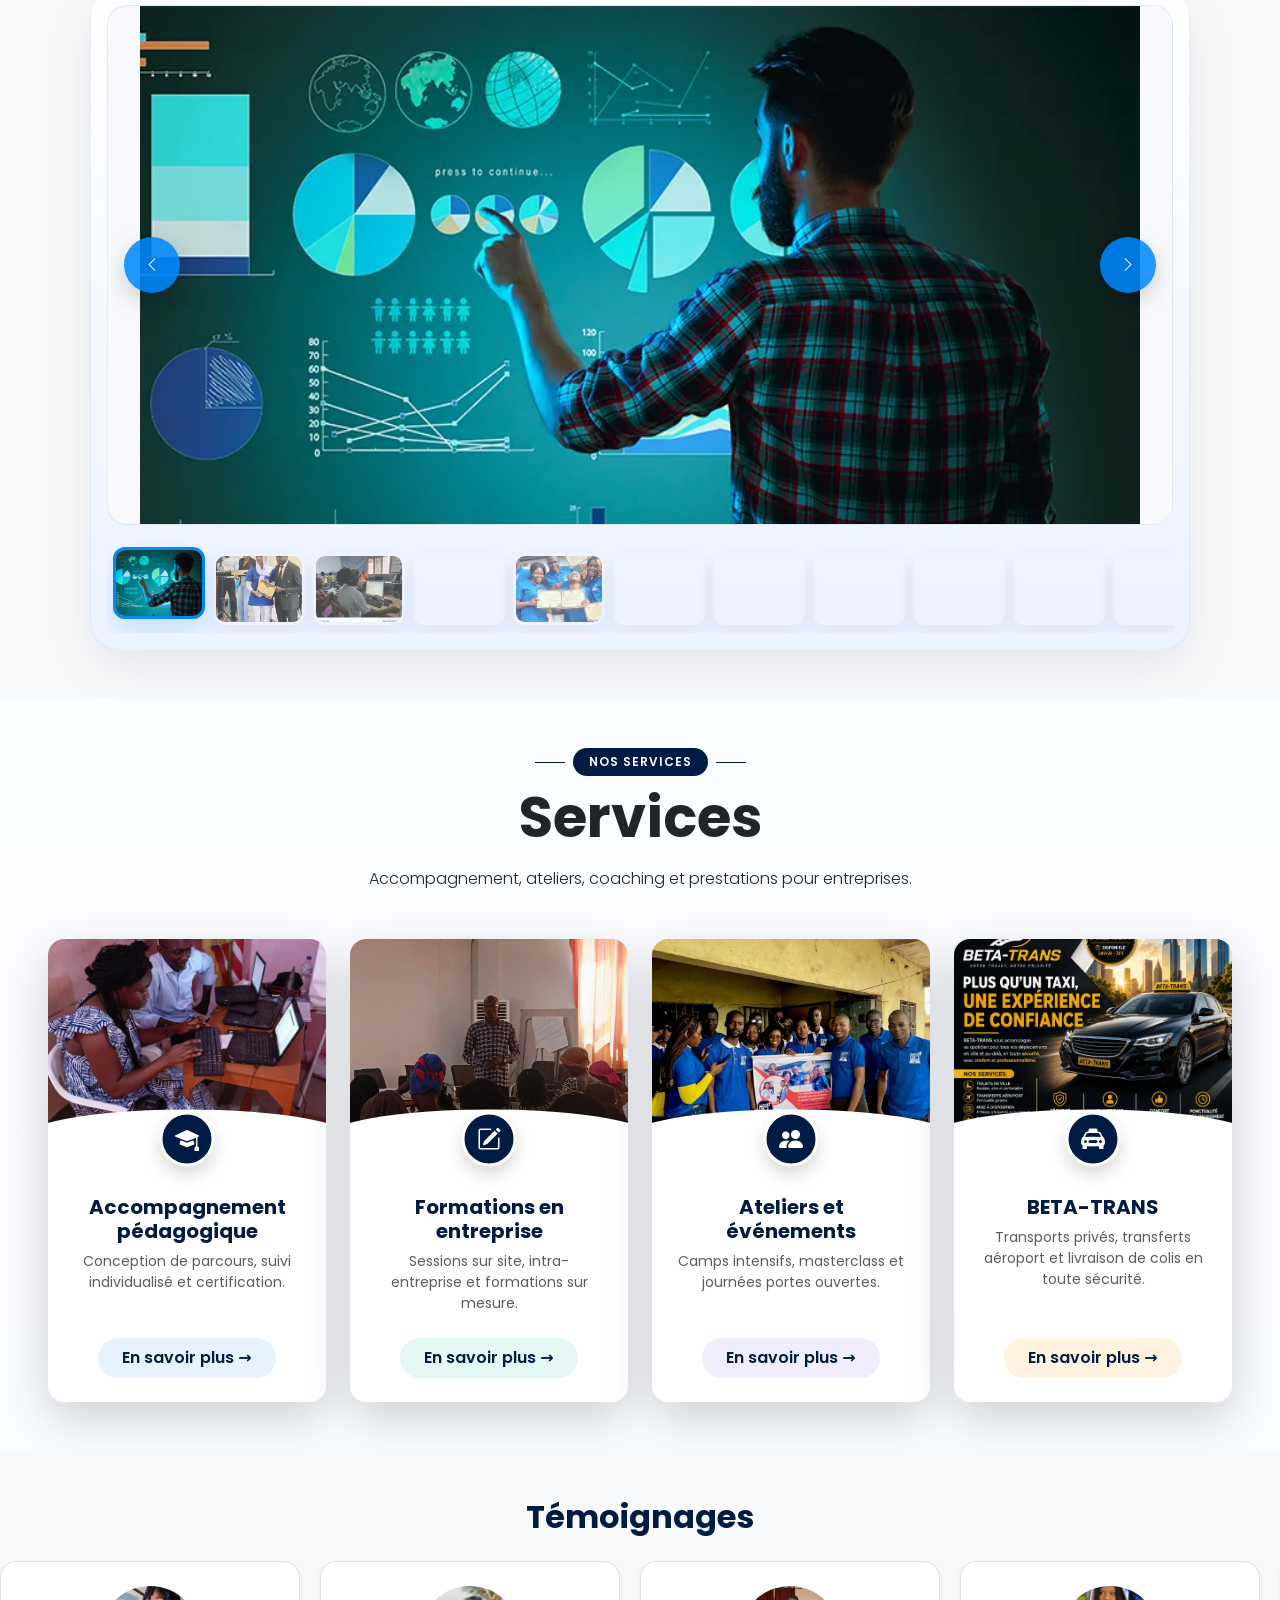
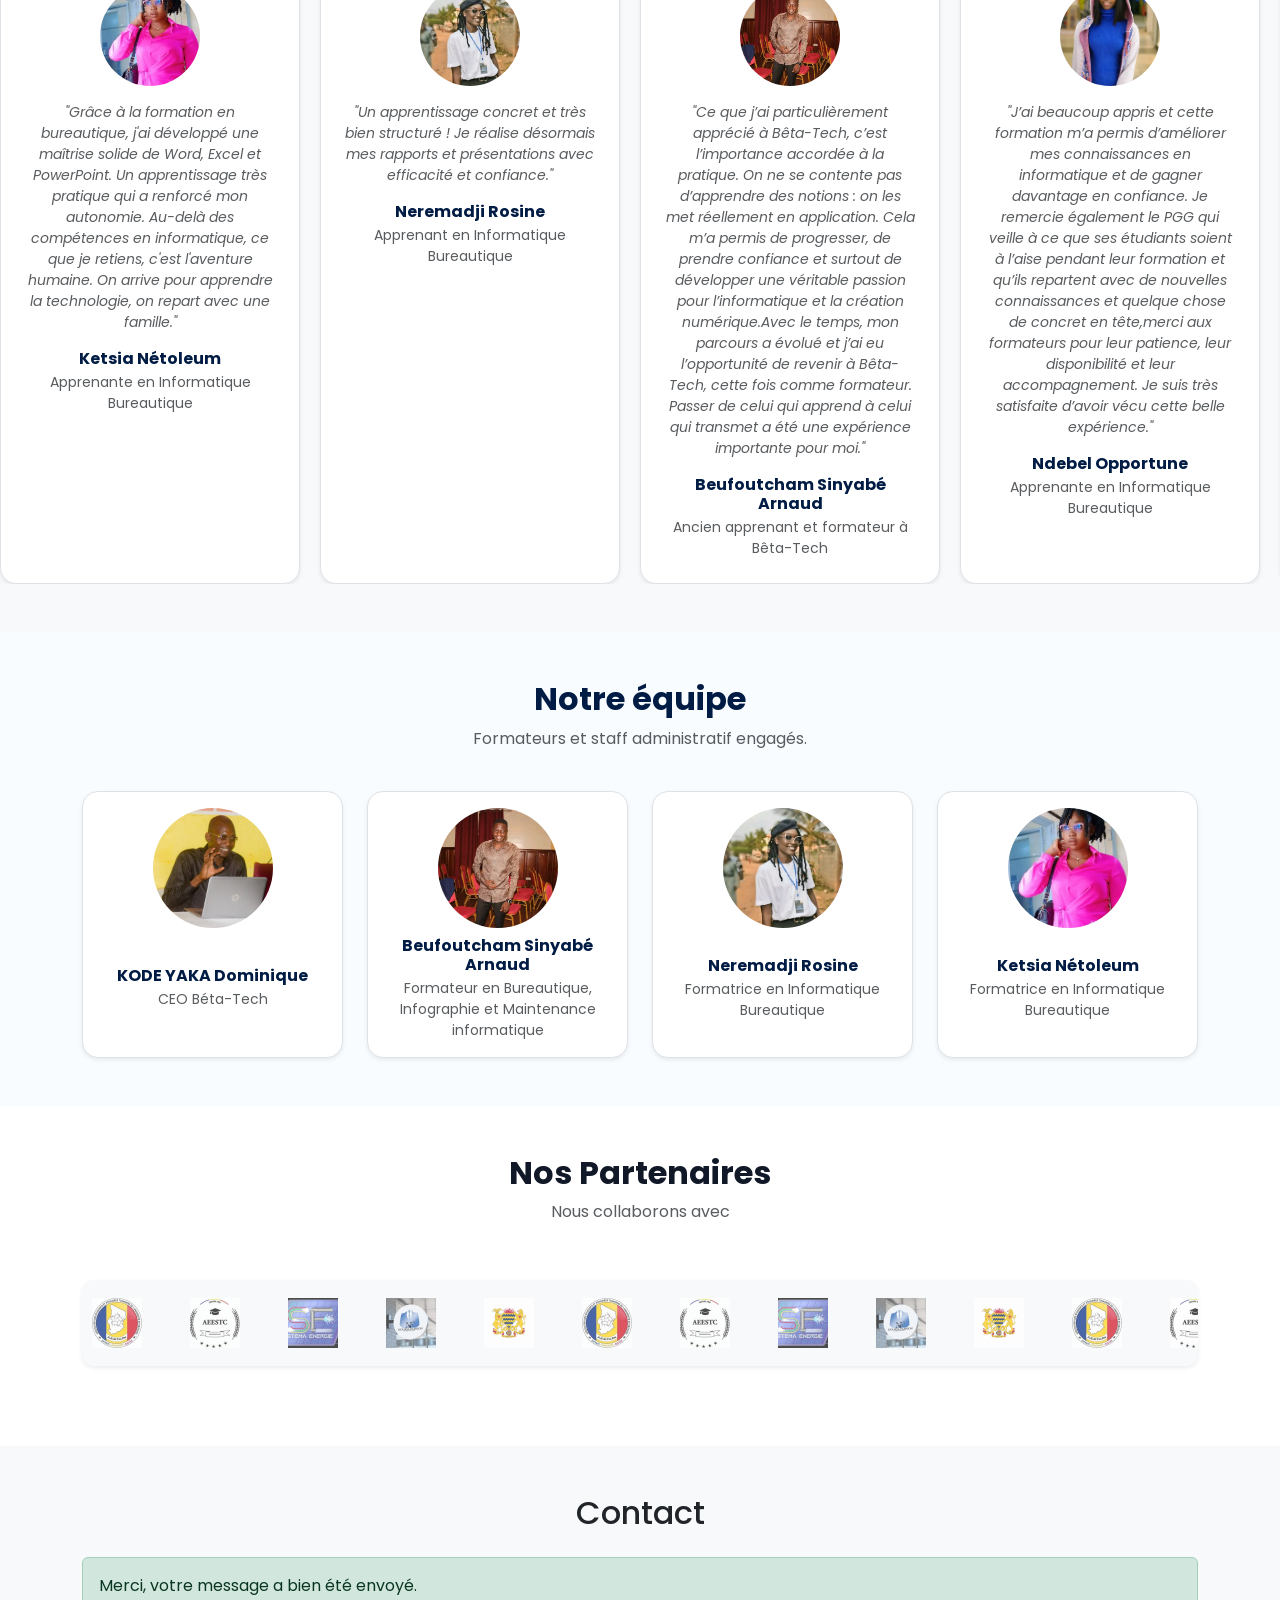
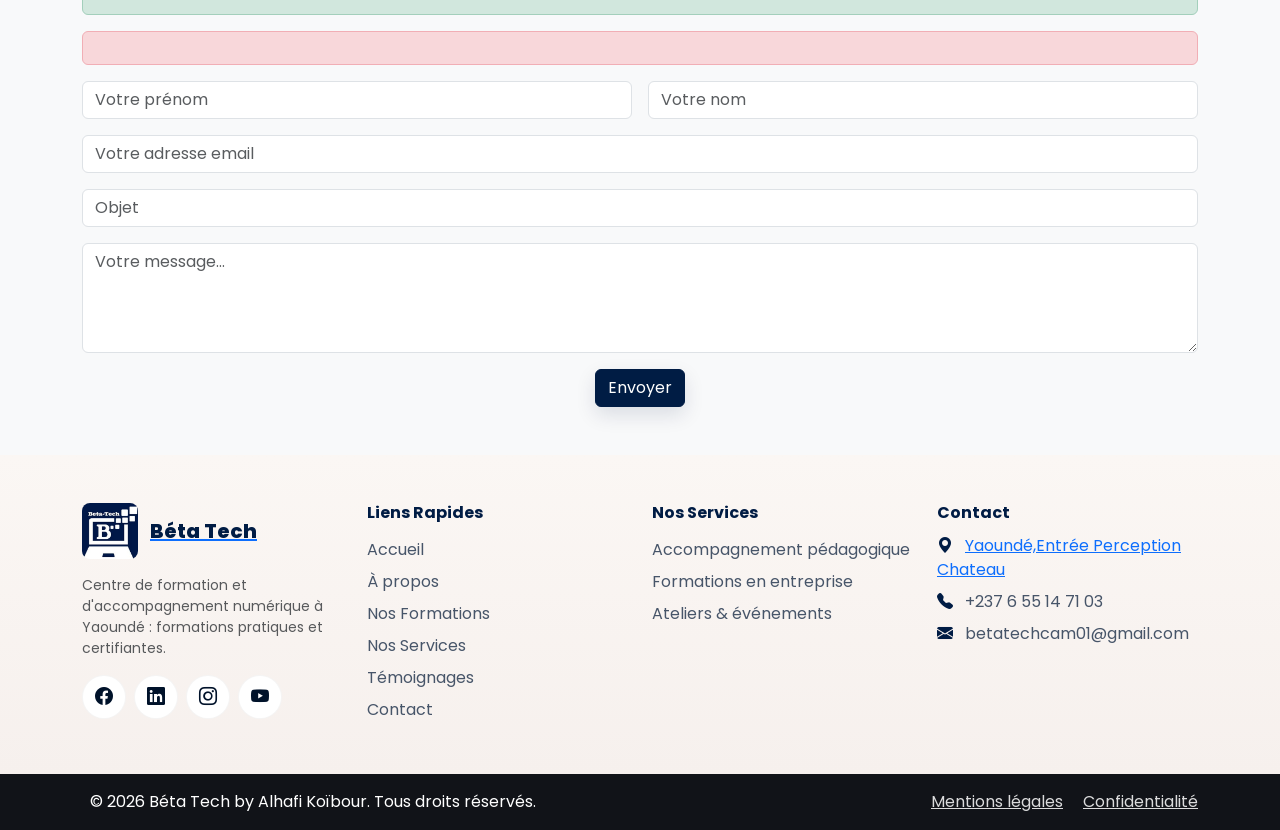
==== commit 190da966: "integration de formspree ID beta-tech" ====
--- a/index.html
+++ b/index.html
@@ -22,12 +22,7 @@
     <link rel="icon" href="assets/favicon.ico" sizes="any">
     <link rel="icon" type="image/png" sizes="32x32" href="assets/favicon-32.png">
     <link rel="apple-touch-icon" sizes="180x180" href="assets/apple-touch-icon.png">
-    <!-- Privacy-friendly analytics by Plausible -->
-    <script async src="https://plausible.io/js/pa-_f31uzd_6BRJo8-IUccq8.js"></script>
-    <script>
-      window.plausible=window.plausible||function(){(plausible.q=plausible.q||[]).push(arguments)},plausible.init=plausible.init||function(i){plausible.o=i||{}};
-      plausible.init()
-    </script>
+    <script defer data-domain="alhafikoibour.github.io" src="https://plausible.io/js/script.js"></script>
     <link href="https://cdn.jsdelivr.net/npm/bootstrap@5.3.2/dist/css/bootstrap.min.css" rel="stylesheet">
     <link href="https://cdn.jsdelivr.net/npm/bootstrap-icons@1.10.5/font/bootstrap-icons.css" rel="stylesheet">
     <link href="https://fonts.googleapis.com/css2?family=Poppins:wght@300;500;700;800&display=swap" rel="stylesheet">
@@ -658,31 +653,36 @@
     <section id="contact" class="py-5 bg-light">
         <div class="container">
           <h2 class="text-center mb-4 text-body">Contact</h2>
-          <!-- Remplacez votre-form-id par votre vrai ID Formspree pour un envoi direct sans client mail. -->
-          <form id="contactForm" class="row g-3" action="https://formspree.io/f/xaeqqdez" method="POST" data-formspree-id="xaeqqdez">
-                <div id="contactFeedback" class="alert d-none" role="alert"></div>
+          <div class="alert alert-success" data-fs-success role="status">Merci, votre message a bien été envoyé.</div>
+          <div class="alert alert-danger" data-fs-error role="alert"></div>
+          <form id="contactForm" class="row g-3" action="https://formspree.io/f/mvkzkvqe" method="POST">
 
                 <div class="col-md-6">
-                  <input type="text" name="first_name" id="first_name" class="form-control" placeholder="Votre prénom" required>
+                  <input type="text" name="first_name" id="first_name" class="form-control" placeholder="Votre prénom" data-fs-field required>
+                  <span data-fs-error="first_name"></span>
                 </div>
                 <div class="col-md-6">
-                  <input type="text" name="last_name" id="last_name" class="form-control" placeholder="Votre nom" required>
+                  <input type="text" name="last_name" id="last_name" class="form-control" placeholder="Votre nom" data-fs-field required>
+                  <span data-fs-error="last_name"></span>
                 </div>
 
                 <div class="col-12">
-                  <input type="email" name="email" id="email" class="form-control" placeholder="Votre adresse email" required>
+                  <input type="email" name="email" id="email" class="form-control" placeholder="Votre adresse email" data-fs-field required>
+                  <span data-fs-error="email"></span>
                 </div>
 
                 <div class="col-12">
-                  <input type="text" name="subject" id="subject" class="form-control" placeholder="Objet" required>
+                  <input type="text" name="subject" id="subject" class="form-control" placeholder="Objet" data-fs-field required>
+                  <span data-fs-error="subject"></span>
                 </div>
 
                 <div class="col-12">
-                  <textarea name="message" id="message" class="form-control" rows="4" placeholder="Votre message..." required></textarea>
+                  <textarea name="message" id="message" class="form-control" rows="4" placeholder="Votre message..." data-fs-field required></textarea>
+                  <span data-fs-error="message"></span>
                 </div>
 
                 <div class="col-12 text-center">
-                  <button type="submit" class="send btn btn-info">Envoyer</button>
+                  <button type="submit" class="send btn btn-info" data-fs-submit-btn>Envoyer</button>
                 </div>
               </form>
         </div>
@@ -933,5 +933,15 @@
   </div>
 </div>
 
+<script>
+  window.formspree =
+    window.formspree ||
+    function () {
+      (formspree.q = formspree.q || []).push(arguments);
+    };
+  formspree('initForm', { formElement: '#contactForm', formId: 'mvkzkvqe' });
+</script>
+<script src="https://unpkg.com/@formspree/ajax@1" defer></script>
+
 </body>
 </html>
